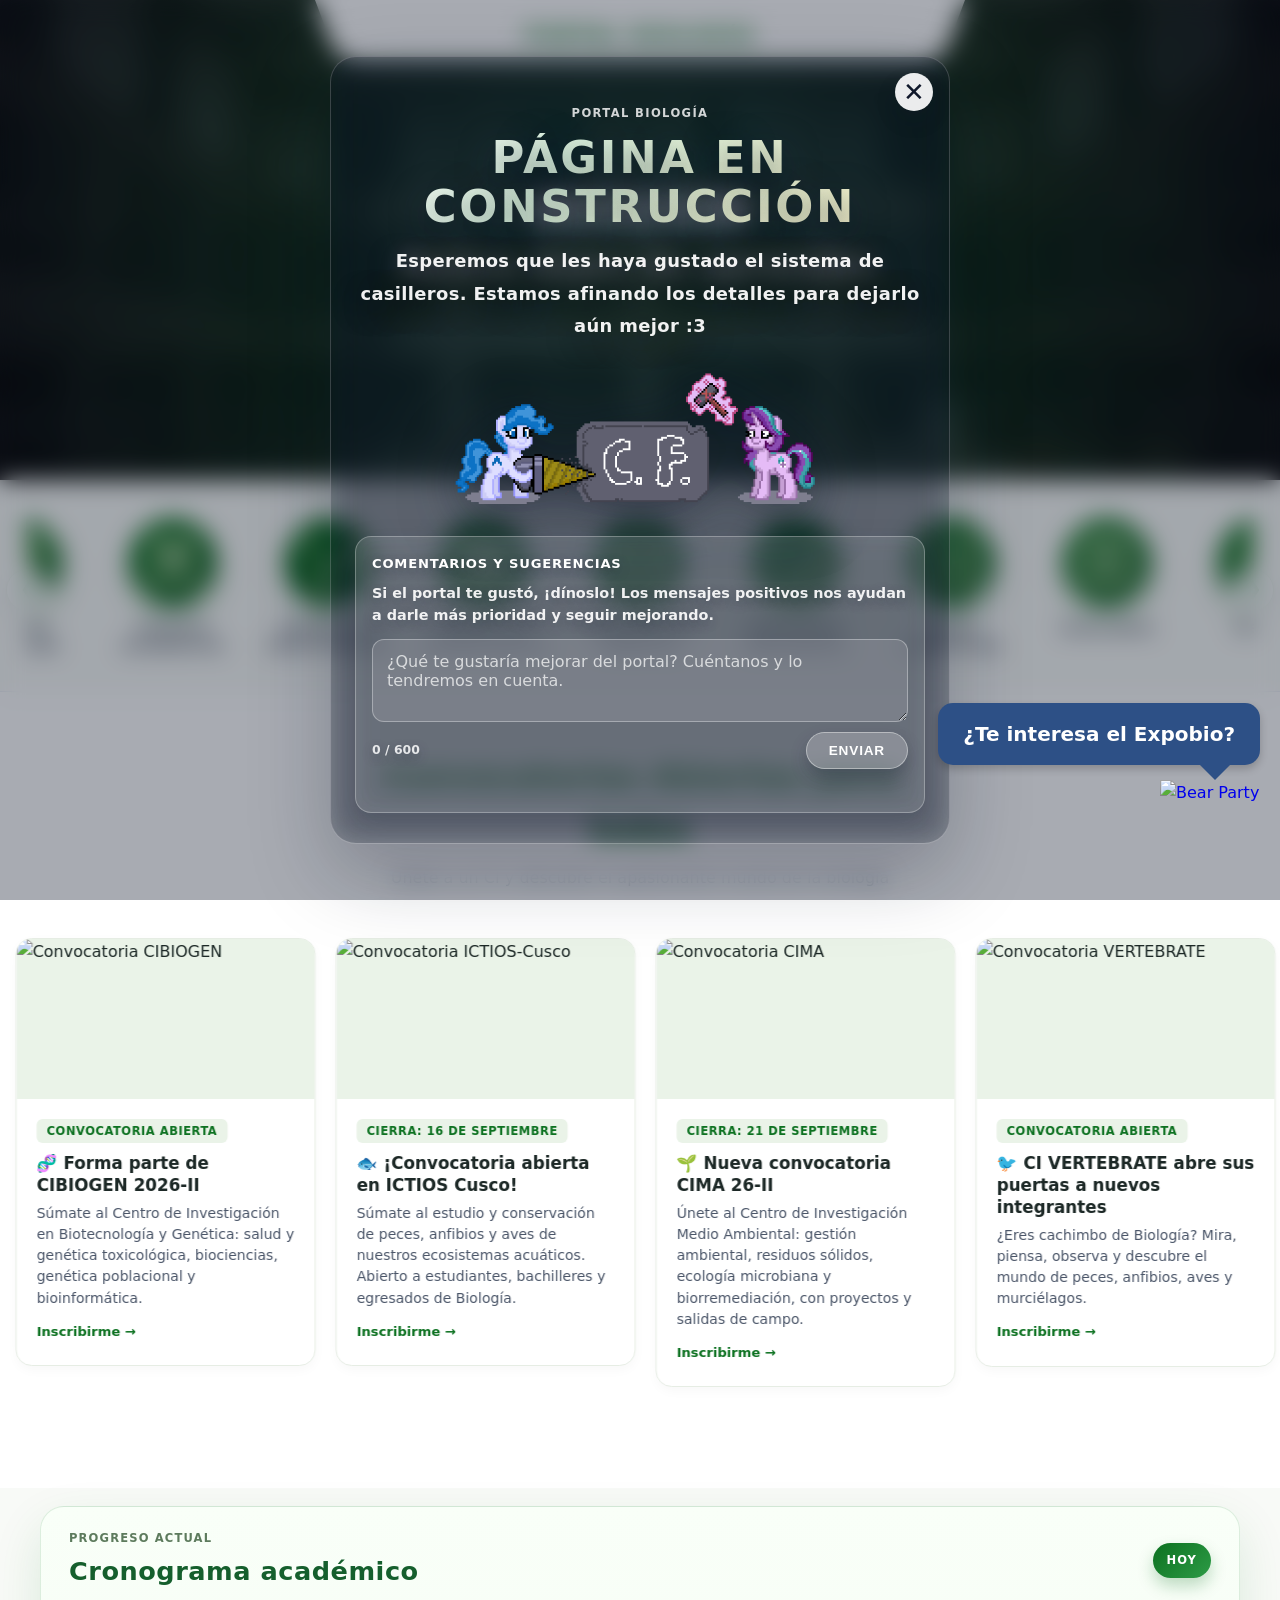
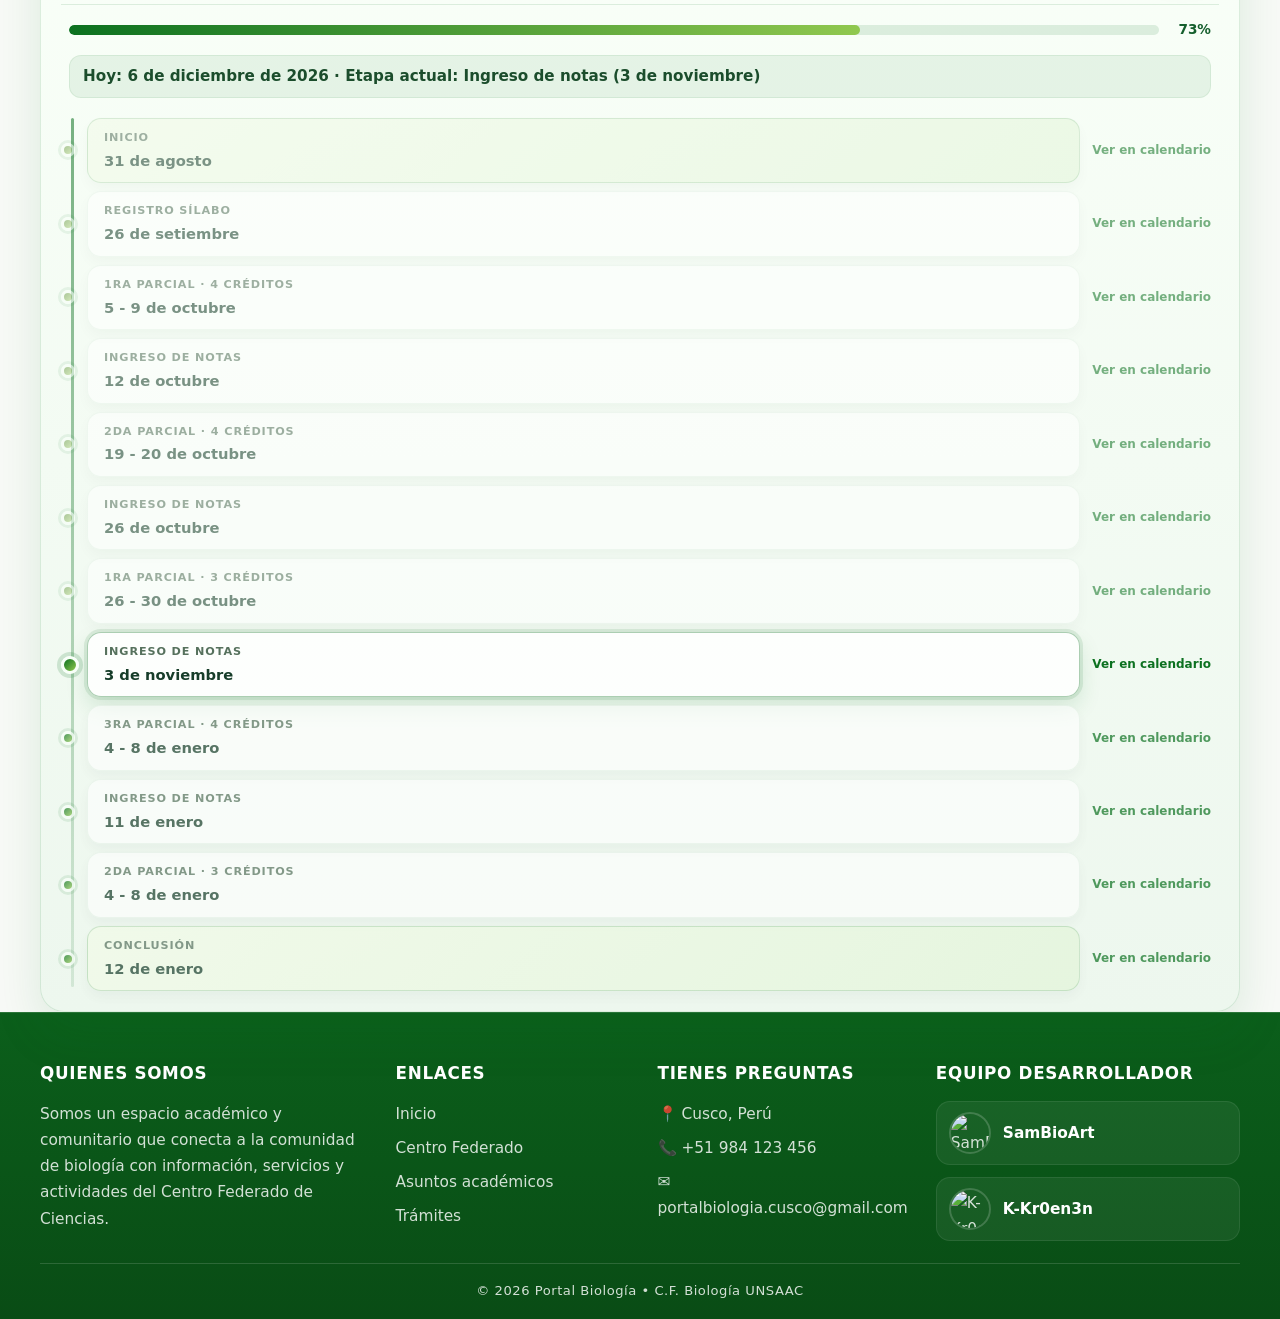
==== index.html @ b3b8100a "feat: botón (X) para cerrar el aviso 'Página en construcción' y ver el resto de la página" ====
<!DOCTYPE html>
<html lang="es">
<head>
  <meta charset="UTF-8">
  <meta name="viewport" content="width=device-width, initial-scale=1.0">
  <title>Portal Biología - C.F. Biología UNSAAC</title>
  <link rel="icon" type="image/x-icon" href="favicon.ico">
  <link rel="stylesheet" href="css/style.css">
  <link rel="stylesheet" href="css/botoso.css">
  <script src="js/messages.js" defer></script>
  <script src="js/botoso.js" defer></script>
  <script src="js/revolver-nav.js" defer></script>
  <script src="js/popup-anuncio.js" defer></script>
</head>
  
<body>
  <div class="promo-overlay is-visible" id="promoOverlay" aria-hidden="false">
    <div class="promo-modal promo-modal-simple" role="dialog" aria-modal="true" aria-labelledby="promoTitle">
      <button type="button" class="promo-close" id="promoClose" aria-label="Cerrar aviso">✕</button>
      <div class="promo-message">
        <span class="promo-tag">Portal Biología</span>
        <h2 id="promoTitle">Página en construcción</h2>
        <p>Esperemos que les haya gustado el sistema de casilleros. Estamos afinando los detalles para dejarlo aún mejor :3</p>
        <img src="img/pony_chamba2.gif" alt="Pony chamba" class="promo-pony" aria-hidden="true">
      </div>

      <div class="promo-comentarios">
        <div class="comentarios-card" id="form-comentario">
          <label class="comentarios-label" for="comentario-texto">Comentarios y sugerencias</label>
          <p class="comentarios-aviso">Si el portal te gustó, ¡dínoslo! Los mensajes positivos nos ayudan a darle más prioridad y seguir mejorando.</p>
          <textarea id="comentario-texto" class="comentarios-textarea" rows="3"
            maxlength="600" placeholder="¿Qué te gustaría mejorar del portal? Cuéntanos y lo tendremos en cuenta."></textarea>
          <div class="comentarios-bar">
            <span class="comentarios-contador" id="comentario-contador">0 / 600</span>
            <button type="button" class="comentarios-btn" id="comentario-btn">Enviar</button>
          </div>
          <p class="comentarios-estado" id="comentario-estado" role="status"></p>
        </div>
      </div>
    </div>
  </div>

  <!-- BANNER PRINCIPAL (INCLUYE HEADER SUPERPUESTO) -->
  <div class="hero-container">
    <header class="header-trapezoid">
      <div class="header-content">
        <div class="logo">
          <p>Portal Biología</p>
        </div>
      </div>
    </header>

    <div class="bloque_msg">
      <div class="bloque_msg_overlay"></div>
      <div class="bloque_msg_consejo">
        <span class="badge-tag">-- Consejo del Día --</span>
        <p id="mensaje-random">Cargando mensaje de supervivencia...</p>
      </div>
    </div>
  </div>
  <!-- ============================================================
     WIDGET EXPOSICIÓN DE BIOLOGÍA
     ============================================================ -->
  <a href="https://expobio.github.io/INSCRIPCION/index.html" target="_blank" class="expobio-widget-link">
    <div class="expobio-widget">
        <div class="speech-bubble" id="expobio-message">
            ¿Te interesa el Expobio?
        </div>
        <img src="https://media.tenor.com/SIWQYnjZC3EAAAAi/bear-party-bear.gif" alt="Bear Party" class="bear-image">
    </div>
  </a>
<!-- ============================================================
     NAVEGACIÓN PRINCIPAL
     ============================================================ -->
<section class="lista">
  <div class="lista-carousel-wrapper">
    <button type="button" class="carousel-btn carousel-btn-prev" id="menuPrev" aria-label="Anterior">&#10094;</button>

    <nav id="menuTrack">

    <!-- 1. CENTRO FEDERADO -->
    <a class="Box-2" href="CF.html">
      <div class="icon-circle">
        <svg viewBox="0 0 100 100" xmlns="http://www.w3.org/2000/svg" fill="none" stroke="currentColor" stroke-width="2.2" stroke-linecap="round" stroke-linejoin="round">
          <g transform="translate(50 50) scale(1.18) translate(-50 -50)">
            <path d="M50 13C40 10 31 16 32 25C23 23 17 30 20 38C11 40 11 51 19 55C15 64 22 71 31 69C34 78 45 80 50 73C55 80 66 78 69 69C78 71 85 64 81 55C89 51 89 40 80 38C83 30 77 23 68 25C69 16 60 10 50 13Z" fill="currentColor" opacity=".16"/>
            <path d="M50 72V38"/>
            <path d="M50 48L35 34"/>
            <path d="M50 48L65 34"/>
            <path d="M50 58L30 48"/>
            <path d="M50 58L70 48"/>
            <path d="M35 34L30 27"/>
            <path d="M35 34L39 25"/>
            <path d="M65 34L70 27"/>
            <path d="M65 34L61 25"/>
            <path d="M30 48L23 43"/>
            <path d="M70 48L77 43"/>
            <path d="M43 73C44 64 46 55 50 48C54 55 56 64 57 73C55 78 45 78 43 73Z" fill="currentColor" opacity=".12"/>
            <path d="M45 72C39 78 33 82 26 84"/>
            <path d="M48 74C44 82 40 86 35 90"/>
            <path d="M53 74C57 82 61 86 66 90"/>
            <path d="M55 72C61 78 67 82 74 84"/>
            <path d="M25 31C19 28 17 24 19 20C24 21 27 25 25 31Z" fill="currentColor" opacity=".45"/>
            <path d="M75 31C81 28 83 24 81 20C76 21 73 25 75 31Z" fill="currentColor" opacity=".45"/>
            <path d="M39 28C42 25 45 25 48 28C45 28 43 29 41 31"/>
            <path d="M61 28C58 25 55 25 52 28C55 28 57 29 59 31"/>
            <path d="M17 91C29 88 39 93 50 90C61 93 71 88 83 91"/>
          </g>
        </svg>
      </div>
      <p>Centro Federado</p>
    </a>

    <!-- 2. ASUNTOS ACADÉMICOS -->
    <a class="Box-2" href="asuntos.html">
      <div class="icon-circle">
        <svg viewBox="0 0 100 100" xmlns="http://www.w3.org/2000/svg" fill="none" stroke="currentColor" stroke-width="2.2" stroke-linecap="round" stroke-linejoin="round">
          <g transform="translate(50 50) scale(1.12) translate(-50 -50)">
            <path d="M12 79C30 74 66 75 88 79"/>
            <path d="M24 77C28 66 30 57 27 48"/>
            <path d="M76 77C72 67 70 57 73 47"/>
            <path d="M28 58C19 56 16 50 18 45C25 46 30 51 28 58Z" fill="currentColor" opacity=".18"/>
            <path d="M72 58C81 56 84 50 82 45C75 46 70 51 72 58Z" fill="currentColor" opacity=".18"/>
            <path d="M29 48C26 36 29 22 39 17L45 22C48 20 52 20 55 22L61 17C71 22 74 36 71 48C68 63 57 69 50 69C43 69 32 63 29 48Z" fill="currentColor" opacity=".10"/>
            <path d="M30 30L27 20L39 25"/>
            <path d="M70 30L73 20L61 25"/>
            <circle cx="40" cy="38" r="8"/>
            <circle cx="60" cy="38" r="8"/>
            <circle cx="40" cy="38" r="3" fill="currentColor"/>
            <circle cx="60" cy="38" r="3" fill="currentColor"/>
            <path d="M50 42L46 48H54Z" fill="currentColor"/>
            <path d="M35 54C41 51 46 52 50 56C54 52 59 51 65 54V68C59 65 54 65 50 69C46 65 41 65 35 68Z" fill="currentColor" opacity=".12"/>
            <path d="M50 56V68"/>
            <path d="M39 57L47 59"/>
            <path d="M39 61L47 63"/>
            <path d="M61 57L53 59"/>
            <path d="M61 61L53 63"/>
          </g>
        </svg>
      </div>
      <p>Asuntos Académicos</p>
    </a>

    <!-- 3. CENTROS DE INVESTIGACIÓN -->
    <a class="Box-2" href="centros.html">
      <div class="icon-circle">
        <svg viewBox="0 0 100 100" xmlns="http://www.w3.org/2000/svg" fill="none" stroke="currentColor" stroke-width="2.2" stroke-linecap="round" stroke-linejoin="round">
          <g transform="translate(50 50) scale(1.12) translate(-50 -50)">
            <path d="M35 80H65"/>
            <path d="M40 76H60"/>
            <path d="M45 76V65"/>
            <path d="M45 65L55 45"/>
            <path d="M55 45L65 55"/>
            <path d="M65 55L75 45"/>
            <circle cx="75" cy="43" r="4"/>
            <path d="M42 65C38 55 42 45 50 45"/>
            <circle cx="25" cy="35" r="5" fill="currentColor" opacity=".15"/>
            <circle cx="18" cy="25" r="4" fill="currentColor" opacity=".15"/>
            <circle cx="32" cy="25" r="4" fill="currentColor" opacity=".15"/>
            <path d="M25 35L18 25"/>
            <path d="M25 35L32 25"/>
            <path d="M80 20C80 20 75 30 80 40C85 50 80 60 80 60"/>
            <path d="M85 20C85 20 80 30 85 40C90 50 85 60 85 60"/>
            <path d="M80 25H85"/>
            <path d="M80 35H85"/>
            <path d="M80 45H85"/>
            <path d="M80 55H85"/>
          </g>
        </svg>
      </div>
      <p>Centros de Investigación</p>
    </a>

    <!-- 3. MANUAL DE SUPERVIVENCIA -->
    <a class="Box-2" href="manual.html">
      <div class="icon-circle">
        <svg viewBox="0 0 100 100" xmlns="http://www.w3.org/2000/svg" fill="none" stroke="currentColor" stroke-width="2" stroke-linecap="round" stroke-linejoin="round">
          <g transform="translate(50 50) scale(1.20) translate(-50 -50)">
            <path d="M50 12V88"/>
            <path d="M12 50H88"/>
            <path d="M23 23L77 77"/>
            <path d="M77 23L23 77"/>
            <path d="M50 22C34 22 22 34 22 50C22 66 34 78 50 78C66 78 78 66 78 50C78 34 66 22 50 22Z"/>
            <path d="M50 32C40 32 32 40 32 50C32 60 40 68 50 68C60 68 68 60 68 50C68 40 60 32 50 32Z"/>
            <path d="M50 41C45 41 41 45 41 50C41 55 45 59 50 59C55 59 59 55 59 50C59 45 55 41 50 41Z"/>
            <ellipse cx="50" cy="59" rx="12" ry="15" fill="currentColor" opacity=".18"/>
            <ellipse cx="50" cy="42" rx="8" ry="7" fill="currentColor" opacity=".25"/>
            <circle cx="46.5" cy="40" r="1.3" fill="currentColor"/>
            <circle cx="53.5" cy="40" r="1.3" fill="currentColor"/>
            <circle cx="48" cy="37.5" r="1" fill="currentColor"/>
            <circle cx="52" cy="37.5" r="1" fill="currentColor"/>
            <path d="M43 44L34 37L27 39"/>
            <path d="M42 48L32 47L25 51"/>
            <path d="M42 53L32 57L27 64"/>
            <path d="M44 57L37 65L36 73"/>
            <path d="M57 44L66 37L73 39"/>
            <path d="M58 48L68 47L75 51"/>
            <path d="M58 53L68 57L73 64"/>
            <path d="M56 57L63 65L64 73"/>
            <path d="M27 39L19 32" stroke-dasharray="2 3"/>
            <path d="M25 51L15 51" stroke-dasharray="2 3"/>
            <path d="M27 64L20 72" stroke-dasharray="2 3"/>
            <path d="M73 39L81 32" stroke-dasharray="2 3"/>
            <path d="M75 51L85 51" stroke-dasharray="2 3"/>
            <path d="M73 64L80 72" stroke-dasharray="2 3"/>
            <path d="M82 20C82 17 85 14 85 12C85 16 88 18 88 21C88 24 82 24 82 20Z" fill="currentColor" opacity=".35"/>
          </g>
        </svg>
      </div>
      <p>Manual de Supervivencia</p>
    </a>

    <!-- 4. CONSULTA DE TRÁMITES -->
    <a class="Box-2" href="tramites.html">
      <div class="icon-circle">
        <svg viewBox="0 0 100 100" xmlns="http://www.w3.org/2000/svg" fill="none" stroke="currentColor" stroke-width="2.2" stroke-linecap="round" stroke-linejoin="round">
          <g transform="translate(50 50) scale(1.18) translate(-50 -50)">
            <path d="M50 17C34 17 23 29 21 45C19 61 27 77 39 82C45 85 55 85 61 82C73 77 81 61 79 45C77 29 66 17 50 17Z" fill="currentColor" opacity=".15"/>
            <path d="M50 21C36 21 27 31 25 45C23 59 30 73 41 78C47 81 53 81 59 78C70 73 77 59 75 45C73 31 64 21 50 21Z"/>
            <path d="M50 23C44 28 42 38 43 49C44 61 45 70 50 77C55 70 56 61 57 49C58 38 56 28 50 23Z" fill="currentColor" opacity=".10"/>
            <path d="M39 27C34 35 33 43 35 50C37 58 38 66 41 73"/>
            <path d="M61 27C66 35 67 43 65 50C63 58 62 66 59 73"/>
            <path d="M29 43C35 45 39 47 43 50"/>
            <path d="M71 43C65 45 61 47 57 50"/>
            <path d="M27 54C33 54 38 56 43 59"/>
            <path d="M73 54C67 54 62 56 57 59"/>
            <path d="M43 18C45 13 55 13 57 18L57 24C55 27 45 27 43 24Z" fill="currentColor" opacity=".18"/>
            <circle cx="47" cy="18" r="1"/>
            <circle cx="53" cy="18" r="1"/>
            <path d="M28 38L19 32L15 34"/>
            <path d="M24 49L15 47L12 50"/>
            <path d="M26 61L17 65L15 69"/>
            <path d="M72 38L81 32L85 34"/>
            <path d="M76 49L85 47L88 50"/>
            <path d="M74 61L83 65L85 69"/>
            <path d="M50 77L50 84L47 88L50 86L53 88"/>
            <g transform="translate(70 70) scale(.55)">
              <path d="M0 0H22V28H0Z" fill="currentColor" opacity=".15"/>
              <path d="M4 7H17"/>
              <path d="M4 13H17"/>
              <path d="M4 19H13"/>
              <path d="M15 20L17 22L21 17"/>
            </g>
          </g>
        </svg>
      </div>
      <p>Consulta de Trámites</p>
    </a>

    <!-- 5. PREGUNTAS FRECUENTES -->
    <a class="Box-2" href="pfrecuentes.html">
      <div class="icon-circle">
        <svg viewBox="0 0 100 100" xmlns="http://www.w3.org/2000/svg" fill="none" stroke="currentColor" stroke-width="2.2" stroke-linecap="round" stroke-linejoin="round">
          <g transform="translate(50 50) scale(1.12) translate(-50 -50)">
            <path d="M39 28C39 18 47 12 57 12C68 12 76 19 76 28C76 37 69 41 63 45C58 48 57 52 57 57"/>
            <circle cx="57" cy="70" r="2.5" fill="currentColor"/>
            <path d="M50 59C48 68 48 77 44 84"/>
            <path d="M57 59C58 69 61 77 66 84"/>
            <path d="M44 83C38 83 34 86 29 88"/>
            <path d="M48 82C43 88 40 91 35 93"/>
            <path d="M63 82C69 84 74 87 80 88"/>
            <path d="M60 82C64 88 68 91 73 93"/>
            <path d="M33 30C25 25 19 28 17 34C23 37 29 35 33 30Z" fill="currentColor" opacity=".18"/>
            <path d="M73 32C80 26 87 29 88 35C82 38 77 36 73 32Z" fill="currentColor" opacity=".18"/>
            <path d="M20 49C24 45 29 45 33 48C29 48 26 50 24 53C22 52 21 51 20 49Z"/>
            <path d="M24 53L21 57"/>
            <path d="M76 52C70 46 68 51 72 56C68 59 73 63 77 58C81 63 86 59 82 56C86 51 82 46 77 52Z"/>
            <path d="M77 51V61"/>
            <path d="M18 79C18 74 22 71 26 74C30 71 34 74 34 79Z"/>
            <path d="M26 79V88"/>
            <path d="M78 76C86 70 91 73 91 80C85 82 81 80 78 76Z" fill="currentColor" opacity=".18"/>
            <circle cx="50" cy="88" r="2"/>
            <circle cx="55" cy="91" r="1.5"/>
            <circle cx="45" cy="91" r="1.5"/>
          </g>
        </svg>
      </div>
      <p>Preguntas Frecuentes</p>
    </a>

    <!-- 6. Malla Curricular -->
    <a class="Box-2" href="malla.html">
      <div class="icon-circle">
        <svg viewBox="0 0 100 100" xmlns="http://www.w3.org/2000/svg" fill="none" stroke="currentColor" stroke-width="2.2" stroke-linecap="round" stroke-linejoin="round">
          <g transform="translate(50 50) scale(1.12) translate(-50 -50)">
            <path d="M20 20H80V80H20Z" fill="currentColor" opacity=".15"/>
            <path d="M20 20H80V80H20Z"/>
            <path d="M20 40H80"/>
            <path d="M20 60H80"/> 
          </g>
        </svg>
      </div>
      <p>Malla Curricular</p>
    </a>

    <!-- 8. CASILLEROS -->
    <a class="Box-2" href="servicios/casilleros.html">
      <div class="icon-circle">
        <svg viewBox="0 0 100 100" xmlns="http://www.w3.org/2000/svg" fill="none" stroke="currentColor" stroke-width="2.2" stroke-linecap="round" stroke-linejoin="round">
          <g transform="translate(50 50) scale(1.15) translate(-50 -50)">
            <path d="M30 22C25 22 22 26 22 31V68C22 73 25 77 30 77H70C75 77 78 73 78 68V31C78 26 75 22 70 22Z" fill="currentColor" opacity=".14"/>
            <path d="M30 22C25 22 22 26 22 31V68C22 73 25 77 30 77H70C75 77 78 73 78 68V31C78 26 75 22 70 22Z"/>
            <path d="M30 31H70"/>
            <circle cx="50" cy="30" r="3" fill="currentColor"/>
            <path d="M22 44H78"/>
            <circle cx="50" cy="48" r="3" fill="currentColor"/>
            <circle cx="50" cy="66" r="3" fill="currentColor"/>
            <path d="M22 60H78"/>
          </g>
        </svg>
      </div>
      <p>Casilleros</p>
    </a>

    <!-- 9. TIENDA -->
    <a class="Box-2" href="tienda.html">
      <div class="icon-circle">
        <svg viewBox="0 0 100 100" xmlns="http://www.w3.org/2000/svg" fill="none" stroke="currentColor" stroke-width="2.2" stroke-linecap="round" stroke-linejoin="round">
          <g transform="translate(50 50) scale(1.12) translate(-50 -50)">
            <path d="M23 36H77L72 80H28L23 36Z" fill="currentColor" opacity=".12"/>
            <path d="M23 36H77L72 80H28L23 36Z"/>
            <path d="M35 36V28C35 18 40 12 50 12C60 12 65 18 65 28V36"/>
            <path d="M39 50H61"/>
            <path d="M50 42V62"/>
            <path d="M42 58C45 63 47 66 50 66C53 66 55 63 58 58"/>
          </g>
        </svg>
      </div>
      <p>Tienda</p>
    </a>

    </nav>

    <button type="button" class="carousel-btn carousel-btn-next" id="menuNext" aria-label="Siguiente">&#10095;</button>
  </div>

</section>

  <!-- SECCIÓN DE SERVICIOS / RECURSOS -->
  <section class="Servicios">
    <div class="Servicios_titulo">
      <h2>Convocatorias Abiertas para todos</h2>
      <p>Unete a un CI y descubre el apasionante mundo de la biologia </p>
    </div>

    <div class="tablon-noticias">
      <div class="noticias-carousel-wrapper">

        <div class="noticias-track" id="noticiasTrack">

          <a class="noticia-card" href="https://cibiogen.net.pe/formulario/" target="_blank" rel="noopener">
            <div class="noticia-imagen">
              <img src="https://res.cloudinary.com/k2mr5gwl/image/upload/v1789256705/AC84B177E1090642D167933E69D72EC3.jpg" alt="Convocatoria CIBIOGEN">
            </div>
            <div class="noticia-contenido">
              <span class="noticia-fecha">Convocatoria abierta</span>
              <h3>🧬 Forma parte de CIBIOGEN 2026-II</h3>
              <p>Súmate al Centro de Investigación en Biotecnología y Genética: salud y genética toxicológica, biociencias, genética poblacional y bioinformática.</p>
              <span class="noticia-cta">Inscribirme →</span>
            </div>
          </a>

          <a class="noticia-card" href="https://forms.gle/13T74Lds6Zag2Qt98" target="_blank" rel="noopener">
            <div class="noticia-imagen">
              <img src="https://res.cloudinary.com/k2mr5gwl/image/upload/v1789256705/ACFFA89205CB4D85213ACFBE917CA623.jpg" alt="Convocatoria ICTIOS-Cusco">
            </div>
            <div class="noticia-contenido">
              <span class="noticia-fecha">Cierra: 16 de septiembre</span>
              <h3>🐟 ¡Convocatoria abierta en ICTIOS Cusco!</h3>
              <p>Súmate al estudio y conservación de peces, anfibios y aves de nuestros ecosistemas acuáticos. Abierto a estudiantes, bachilleres y egresados de Biología.</p>
              <span class="noticia-cta">Inscribirme →</span>
            </div>
          </a>

          <a class="noticia-card" href="https://docs.google.com/forms/d/e/1FAIpQLSdJFgaNSciPQYHepxEhv4UCBe6tNNI3eWEaFj8Cj9_KQl426A/viewform?usp=dialog" target="_blank" rel="noopener">
            <div class="noticia-imagen">
              <img src="https://res.cloudinary.com/k2mr5gwl/image/upload/v1789256705/AC923D920BB77DD5AC4BA6125D1E4C4A.jpg" alt="Convocatoria CIMA">
            </div>
            <div class="noticia-contenido">
              <span class="noticia-fecha">Cierra: 21 de septiembre</span>
              <h3>🌱 Nueva convocatoria CIMA 26-II</h3>
              <p>Únete al Centro de Investigación Medio Ambiental: gestión ambiental, residuos sólidos, ecología microbiana y biorremediación, con proyectos y salidas de campo.</p>
              <span class="noticia-cta">Inscribirme →</span>
            </div>
          </a>

          <a class="noticia-card" href="https://forms.gle/LQefLoCmDzV6KLu98" target="_blank" rel="noopener">
            <div class="noticia-imagen">
              <img src="https://res.cloudinary.com/k2mr5gwl/image/upload/v1789256705/ACEDAD072844DB3B384050B6E9921E2C.jpg" alt="Convocatoria VERTEBRATE">
            </div>
            <div class="noticia-contenido">
              <span class="noticia-fecha">Convocatoria abierta</span>
              <h3>🐦 CI VERTEBRATE abre sus puertas a nuevos integrantes</h3>
              <p>¿Eres cachimbo de Biología? Mira, piensa, observa y descubre el mundo de peces, anfibios, aves y murciélagos.</p>
              <span class="noticia-cta">Inscribirme →</span>
            </div>
          </a>

          <a class="noticia-card" href="https://forms.gle/zRgG2raHc1qnePxE6" target="_blank" rel="noopener">
            <div class="noticia-imagen">
              <img src="https://res.cloudinary.com/k2mr5gwl/image/upload/v1789256705/ACD2C7F0D111697CFC18F3DD99D07E7F.jpg" alt="Convocatoria CEINZ">
            </div>
            <div class="noticia-contenido">
              <span class="noticia-fecha">Cierra: 25 de septiembre</span>
              <h3>🕷️ La convocatoria CEINZ 2026-II ya está aquí</h3>
              <p>Descubre la entomología y aracnología: investigación científica, trabajo de campo y conservación de nuestra biodiversidad.</p>
              <span class="noticia-cta">Inscribirme →</span>
            </div>
          </a>

        </div>
      </div>
    </div>
  </section>

  <script src="js/noticias-movimiento.js" defer></script>

<section class="barra-progreso" aria-label="Cronograma académico">
  <details class="timeline-panel" open>
    <summary>
      <div class="timeline-summary-main">
        <div>
          <span class="timeline-label">Progreso actual</span>
          <h3>Cronograma académico</h3>
        </div>
        <span class="barra-progreso-badge">Hoy</span>
      </div>

      <div class="progreso-bar-wrap">
        <div class="progreso-bar-track">
          <div class="progreso-bar-fill" id="progreso-bar-fill"></div>
        </div>
        <span class="progreso-bar-pct" id="progreso-bar-pct">0%</span>
      </div>

      <div class="timeline-status" id="timeline-status">Cargando progreso...</div>
    </summary>

    <div class="barra-progreso-timeline">
      <div class="timeline-item timeline-item--highlight" data-date="2026-08-31">
        <div class="timeline-marker"></div>
        <div class="timeline-card">
          <span class="progreso-etiqueta">Inicio</span>
          <span class="progreso-fecha">31 de agosto</span>
        </div>
        <a class="cal-link" href="asuntos.html#date=2026-08-31">Ver en calendario</a>
      </div>

      <div class="timeline-item" data-date="2026-09-26">
        <div class="timeline-marker"></div>
        <div class="timeline-card">
          <span class="progreso-etiqueta">Registro sílabo</span>
          <span class="progreso-fecha">26 de setiembre</span>
        </div>
        <a class="cal-link" href="asuntos.html#date=2026-09-26">Ver en calendario</a>
      </div>

      <div class="timeline-item" data-date="2026-10-05">
        <div class="timeline-marker"></div>
        <div class="timeline-card">
          <span class="progreso-etiqueta">1ra parcial · 4 créditos</span>
          <span class="progreso-fecha">5 - 9 de octubre</span>
        </div>
        <a class="cal-link" href="asuntos.html#date=2026-10-05">Ver en calendario</a>
      </div>

      <div class="timeline-item" data-date="2026-10-12">
        <div class="timeline-marker"></div>
        <div class="timeline-card">
          <span class="progreso-etiqueta">Ingreso de notas</span>
          <span class="progreso-fecha">12 de octubre</span>
        </div>
        <a class="cal-link" href="asuntos.html#date=2026-10-12">Ver en calendario</a>
      </div>

      <div class="timeline-item" data-date="2026-10-19">
        <div class="timeline-marker"></div>
        <div class="timeline-card">
          <span class="progreso-etiqueta">2da parcial · 4 créditos</span>
          <span class="progreso-fecha">19 - 20 de octubre</span>
        </div>
        <a class="cal-link" href="asuntos.html#date=2026-10-19">Ver en calendario</a>
      </div>

      <div class="timeline-item" data-date="2026-10-26">
        <div class="timeline-marker"></div>
        <div class="timeline-card">
          <span class="progreso-etiqueta">Ingreso de notas</span>
          <span class="progreso-fecha">26 de octubre</span>
        </div>
        <a class="cal-link" href="asuntos.html#date=2026-10-26">Ver en calendario</a>
      </div>

      <div class="timeline-item" data-date="2026-10-26">
        <div class="timeline-marker"></div>
        <div class="timeline-card">
          <span class="progreso-etiqueta">1ra parcial · 3 créditos</span>
          <span class="progreso-fecha">26 - 30 de octubre</span>
        </div>
        <a class="cal-link" href="asuntos.html#date=2026-10-26">Ver en calendario</a>
      </div>

      <div class="timeline-item" data-date="2026-11-03">
        <div class="timeline-marker"></div>
        <div class="timeline-card">
          <span class="progreso-etiqueta">Ingreso de notas</span>
          <span class="progreso-fecha">3 de noviembre</span>
        </div>
        <a class="cal-link" href="asuntos.html#date=2026-11-03">Ver en calendario</a>
      </div>

      <div class="timeline-item" data-date="2027-01-04">
        <div class="timeline-marker"></div>
        <div class="timeline-card">
          <span class="progreso-etiqueta">3ra parcial · 4 créditos</span>
          <span class="progreso-fecha">4 - 8 de enero</span>
        </div>
        <a class="cal-link" href="asuntos.html#date=2027-01-04">Ver en calendario</a>
      </div>

      <div class="timeline-item" data-date="2027-01-11">
        <div class="timeline-marker"></div>
        <div class="timeline-card">
          <span class="progreso-etiqueta">Ingreso de notas</span>
          <span class="progreso-fecha">11 de enero</span>
        </div>
        <a class="cal-link" href="asuntos.html#date=2027-01-11">Ver en calendario</a>
      </div>

      <div class="timeline-item" data-date="2027-01-04">
        <div class="timeline-marker"></div>
        <div class="timeline-card">
          <span class="progreso-etiqueta">2da parcial · 3 créditos</span>
          <span class="progreso-fecha">4 - 8 de enero</span>
        </div>
        <a class="cal-link" href="asuntos.html#date=2027-01-04">Ver en calendario</a>
      </div>

      <div class="timeline-item timeline-item--highlight" data-date="2027-01-12">
        <div class="timeline-marker"></div>
        <div class="timeline-card">
          <span class="progreso-etiqueta">Conclusión</span>
          <span class="progreso-fecha">12 de enero</span>
        </div>
        <a class="cal-link" href="asuntos.html#date=2027-01-12">Ver en calendario</a>
      </div>
    </div>
  </details>
</section>

<script>
  (function () {
    const status = document.getElementById('timeline-status');
    if (!status) return;

    const today = new Date();
    const milestones = [...document.querySelectorAll('.timeline-item')].map((item) => {
      const raw = item.dataset.date;
      if (!raw) return null;
      const date = new Date(raw + 'T00:00:00');
      return { item, date };
    }).filter(Boolean).sort((a, b) => a.date - b.date);

    if (!milestones.length) {
      status.textContent = 'Sin información de progreso';
      return;
    }

    let activeIndex = 0;
    for (let i = 0; i < milestones.length; i++) {
      if (milestones[i].date <= today) {
        activeIndex = i;
      }
    }

    milestones.forEach(({ item }, index) => {
      item.classList.toggle('is-completed', index < activeIndex);
      item.classList.toggle('is-current', index === activeIndex);
    });

    // Barra de progreso horizontal: % transcurrido entre la primera y la última fecha
    const fill = document.getElementById('progreso-bar-fill');
    const pct = document.getElementById('progreso-bar-pct');
    if (fill && pct) {
      const start = milestones[0].date;
      const end = milestones[milestones.length - 1].date;
      const total = end - start;
      let porcentaje = total > 0 ? ((today - start) / total) * 100 : 0;
      porcentaje = Math.max(0, Math.min(100, porcentaje));
      fill.style.width = `${porcentaje}%`;
      pct.textContent = `${Math.round(porcentaje)}%`;
    }

    const currentLabel = milestones[activeIndex].item.querySelector('.progreso-etiqueta')?.textContent || 'Inicio';
    const currentDate = milestones[activeIndex].item.querySelector('.progreso-fecha')?.textContent || 'hoy';
    const localeDate = new Intl.DateTimeFormat('es-PE', {
      day: 'numeric',
      month: 'long',
      year: 'numeric'
    }).format(today);

    status.textContent = `Hoy: ${localeDate} · Etapa actual: ${currentLabel} (${currentDate})`;
  })();
</script>

  <!-- SECCIÓN DE COMENTARIOS Y SUGERENCIAS (vive dentro del modal de
       "Página en construcción", arriba en el body) -->
  <script>
    window.COMENTARIOS_URL = "https://script.google.com/macros/s/AKfycbzIGxBHDcbtJAySBVZIR1uz96OEqsps6bpjEE-TEeuEL0nMce52LIQroT6WaOmM6r6A-A/exec";
  </script>
  <script src="js/comentarios.js?v=20260917c2"></script>

  <!-- PIE DE PÁGINA -->
  <footer class="site-footer">
    <div class="site-footer-inner">
      <div class="site-footer-section">
        <h3>Quienes somos</h3>
        <p>Somos un espacio académico y comunitario que conecta a la comunidad de biología con información, servicios y actividades del Centro Federado de Ciencias.</p>
      </div>

      <div class="site-footer-section">
        <h3>Enlaces</h3>
        <ul>
          <li><a href="index.html">Inicio</a></li>
          <li><a href="CF.html">Centro Federado</a></li>
          <li><a href="asuntos.html">Asuntos académicos</a></li>
          <li><a href="tramites.html">Trámites</a></li>
        </ul>
      </div>

      <div class="site-footer-section">
        <h3>Tienes preguntas</h3>
        <ul class="contact-list">
          <li>📍 Cusco, Perú</li>
          <li>📞 +51 984 123 456</li>
          <li>✉️ portalbiologia.cusco@gmail.com</li>
        </ul>
      </div>

      <div class="site-footer-section">
        <h3>Equipo desarrollador</h3>
        <div class="dev-list">
          <a class="dev-card" href="https://github.com/SamBioArt" target="_blank" rel="noreferrer">
            <img src="https://github.com/SamBioArt.png" alt="SamBioArt">
            <span>SamBioArt</span>
          </a>
          <a class="dev-card" href="https://github.com/K-Kr0en3n" target="_blank" rel="noreferrer">
            <img src="https://github.com/K-Kr0en3n.png" alt="K-Kr0en3n">
            <span>K-Kr0en3n</span>
          </a>
        </div>
      </div>
    </div>

    <div class="footer-bottom">
      <p>© 2026 Portal Biología • C.F. Biología UNSAAC</p>
    </div>
  </footer>
</body>
</html>
---- css/style.css ----
/* ==========================================================================
   1. RESET & CONFIGURACIÓN GLOBAL
   ========================================================================== */
*, *::before, *::after {
  box-sizing: border-box;
  margin: 0;
  padding: 0;
}

body {
  font-family: system-ui, -apple-system, BlinkMacSystemFont, 'Segoe UI', Roboto, Oxygen, Ubuntu, Cantarell, sans-serif;
  background-color: #f8faf7;
  color: #1c2826;
  line-height: 1.6;
  -webkit-font-smoothing: antialiased;
  overflow-x: hidden;
}

body.modal-open {
  overflow: hidden;
}

.promo-overlay {
  position: fixed;
  inset: 0;
  display: flex;
  align-items: center;
  justify-content: center;
  padding: 20px;
  background: rgba(15, 23, 42, 0.36);
  backdrop-filter: blur(12px) saturate(1.05);
  -webkit-backdrop-filter: blur(12px) saturate(1.05);
  opacity: 1;
  visibility: visible;
  pointer-events: auto;
  transition: opacity 0.28s ease, visibility 0.28s ease;
  z-index: 1200;
}

.promo-overlay.is-visible {
  opacity: 1;
  visibility: visible;
  pointer-events: auto;
}

.promo-overlay:not(.is-visible) {
  opacity: 0;
  visibility: hidden;
  pointer-events: none;
}

.promo-modal {
  position: relative;
  width: min(92vw, 620px);
  max-width: calc(100vw - 16px);
  background: rgba(255, 255, 255, 0.18);
  backdrop-filter: blur(16px) saturate(1.05);
  -webkit-backdrop-filter: blur(16px) saturate(1.05);
  border-radius: 26px;
  box-shadow: 0 30px 80px rgba(15, 23, 42, 0.26);
  border: 1px solid rgba(255, 255, 255, 0.28);
  overflow-y: auto;
  max-height: calc(100vh - 40px);
  transform: translateY(12px) scale(0.98);
  transition: transform 0.28s ease;
}

.promo-modal-simple {
  background: rgba(15, 23, 42, 0.18);
  border: 1px solid rgba(255, 255, 255, 0.18);
}

.promo-overlay.is-visible .promo-modal {
  transform: translateY(0) scale(1);
}

.promo-message {
  padding: 42px 24px 32px;
  text-align: center;
}

.promo-tag {
  display: inline-block;
  margin-bottom: 10px;
  font-size: 0.72rem;
  font-weight: 800;
  letter-spacing: 0.12em;
  text-transform: uppercase;
  color: rgba(255, 255, 255, 0.82);
}

.promo-message h2 {
  font-size: clamp(1.8rem, 4vw, 2.8rem);
  line-height: 1.1;
  color: #ffffff;
  margin-bottom: 14px;
  letter-spacing: 0.06em;
  text-transform: uppercase;
  font-weight: 900;
  text-shadow: 0 10px 34px rgba(15, 23, 42, 0.6);
  background: linear-gradient(135deg, #ffffff 0%, #dff7e1 35%, #f7f0c5 100%);
  -webkit-background-clip: text;
  background-clip: text;
  color: transparent;
}

.promo-message p {
  font-size: 1.12rem;
  color: rgba(255, 255, 255, 0.94);
  line-height: 1.8;
  margin: 0;
  font-weight: 600;
  letter-spacing: 0.02em;
  text-shadow: 0 8px 28px rgba(15, 23, 42, 0.5);
}

/* Recuadro de comentarios dentro del modal de "Página en construcción" */
.promo-comentarios {
  padding: 0 24px 30px;
}

.promo-comentarios .comentarios-card {
  text-align: left;
  background: rgba(255, 255, 255, 0.14);
  backdrop-filter: blur(12px);
  -webkit-backdrop-filter: blur(12px);
  border: 1px solid rgba(255, 255, 255, 0.28);
  border-radius: 16px;
  padding: 16px;
  box-shadow: 0 12px 30px rgba(15, 23, 42, 0.18);
}

.promo-comentarios .comentarios-label {
  display: block;
  font-size: 0.82rem;
  font-weight: 800;
  color: #ffffff;
  margin-bottom: 8px;
  text-transform: uppercase;
  letter-spacing: 0.06em;
  text-shadow: 0 4px 12px rgba(15, 23, 42, 0.32);
}

.promo-comentarios .comentarios-aviso {
  margin: 0 0 12px;
  font-size: 0.9rem;
  line-height: 1.55;
  color: rgba(255, 255, 255, 0.92);
  font-weight: 600;
  text-shadow: 0 4px 12px rgba(15, 23, 42, 0.32);
}

.promo-comentarios .comentarios-textarea {
  width: 100%;
  min-height: 72px;
  resize: vertical;
  border: 1px solid rgba(255, 255, 255, 0.34);
  border-radius: 12px;
  padding: 12px 14px;
  font-family: inherit;
  font-size: 1rem;
  color: #ffffff;
  background: rgba(255, 255, 255, 0.12);
  box-sizing: border-box;
  display: block;
}

.promo-comentarios .comentarios-textarea::placeholder {
  color: rgba(255, 255, 255, 0.72);
}

.promo-comentarios .comentarios-textarea:focus {
  outline: none;
  border-color: rgba(255, 255, 255, 0.75);
  box-shadow: 0 0 0 3px rgba(255, 255, 255, 0.18);
  background: rgba(255, 255, 255, 0.18);
}

.promo-comentarios .comentarios-bar {
  display: flex;
  align-items: center;
  justify-content: space-between;
  gap: 12px;
  margin-top: 10px;
}

.promo-comentarios .comentarios-contador {
  font-size: 0.78rem;
  color: rgba(255, 255, 255, 0.85);
  font-weight: 700;
  text-shadow: 0 4px 12px rgba(15, 23, 42, 0.32);
}

.promo-comentarios .comentarios-btn {
  display: inline-flex;
  align-items: center;
  justify-content: center;
  padding: 10px 22px;
  border: 1px solid rgba(255, 255, 255, 0.4);
  border-radius: 999px;
  background: rgba(255, 255, 255, 0.22);
  color: #ffffff;
  font-size: 0.85rem;
  font-weight: 800;
  letter-spacing: 0.06em;
  text-transform: uppercase;
  cursor: pointer;
  box-shadow: 0 8px 16px rgba(15, 23, 42, 0.25);
  transition: transform 0.15s ease, box-shadow 0.15s ease, opacity 0.15s ease, background 0.15s ease;
}

.promo-comentarios .comentarios-btn:hover {
  transform: translateY(-1px);
  background: rgba(255, 255, 255, 0.32);
  box-shadow: 0 10px 20px rgba(15, 23, 42, 0.3);
}

.promo-comentarios .comentarios-btn:disabled {
  opacity: 0.6;
  cursor: not-allowed;
  transform: none;
}

.promo-comentarios .comentarios-estado {
  margin-top: 10px;
  font-size: 0.88rem;
  color: #ffffff;
  min-height: 1.2em;
  text-shadow: 0 4px 12px rgba(15, 23, 42, 0.32);
}

.back-home-wrap {
  position: fixed;
  top: 14px;
  left: 18px;
  z-index: 30;
  display: flex;
  justify-content: flex-start;
  pointer-events: none;
}

.back-home-btn {
  pointer-events: auto;
  display: inline-flex;
  align-items: center;
  gap: 8px;
  background: linear-gradient(135deg, #0c7120, #0a5a1d);
  color: #ffffff;
  text-decoration: none;
  font-size: 0.9rem;
  font-weight: 700;
  border-radius: 999px;
  padding: 10px 18px;
  box-shadow: 0 12px 28px rgba(12, 113, 32, 0.2);
  transition: transform 0.2s ease, box-shadow 0.2s ease, filter 0.2s ease;
}

.back-home-btn:hover,
.back-home-btn:focus-visible {
  transform: translateY(-1px);
  box-shadow: 0 16px 30px rgba(12, 113, 32, 0.28);
  filter: brightness(1.04);
}

.back-home-btn::before {
  content: "←";
  font-size: 1rem;
  font-weight: 800;
}

.promo-actions {
  display: flex;
  align-items: center;
  justify-content: flex-start;
  gap: 12px;
  flex-wrap: wrap;
}

.promo-btn {
  border: none;
  border-radius: 999px;
  font-size: 0.92rem;
  font-weight: 800;
  padding: 12px 18px;
  text-decoration: none;
  cursor: pointer;
  transition: transform 0.2s ease, box-shadow 0.2s ease;
}

.promo-btn:hover {
  transform: translateY(-1px);
}

.promo-btn-primary {
  background: linear-gradient(135deg, #0c7120, #2d9b46);
  color: #ffffff;
  box-shadow: 0 10px 22px rgba(12, 113, 32, 0.25);
}

.promo-btn-secondary {
  background: #eef7ee;
  color: #0c7120;
  border: 1px solid rgba(12, 113, 32, 0.12);
}

.promo-close {
  position: absolute;
  top: 16px;
  right: 16px;
  width: 38px;
  height: 38px;
  border: none;
  border-radius: 50%;
  background: rgba(255, 255, 255, 0.92);
  color: #0f172a;
  font-size: 1.6rem;
  line-height: 1;
  cursor: pointer;
  z-index: 2;
  box-shadow: 0 10px 22px rgba(15, 23, 42, 0.12);
}

/* GIF animado en el modal "Página en construcción" */
.promo-pony {
  display: block;
  margin: 18px auto 0;
  width: 256px; /* tamaño final 4x (base ~64px -> 256px) */
  height: auto;
  transform-origin: center;
  filter: drop-shadow(0 12px 28px rgba(15,23,42,0.6));
}

@media (max-width: 480px) {
  .promo-pony {
    width: 160px;
  }
}

/* En pantallas grandes mostrar el GIF a 6x (~384px) */
@media (min-width: 1100px) {
  .promo-pony {
    width: 384px;
  }
}

@media (max-width: 640px) {
  .promo-modal {
    width: min(94vw, 420px);
    border-radius: 22px;
  }

  .promo-content {
    padding: 20px 18px 18px;
  }

  .promo-content p {
    font-size: 0.96rem;
  }

  .promo-actions {
    flex-direction: column;
    align-items: stretch;
  }

  .promo-btn {
    width: 100%;
    text-align: center;
  }
}

/* ==========================================================================
   2. HERO & HEADER SUPERPUESTO (TRAPECIO REDONDEADO)
   ========================================================================== */
.hero-container {
  position: relative;
  width: 100%;
}

/* Header flotante encima del banner */
.header-trapezoid {
  position: fixed;
  top: 0;
  left: 50%;
  transform: translateX(-50%);
  width: 100%;
  max-width: 650px;
  height: 70px;
  display: flex;
  justify-content: center;
  align-items: center;
  perspective: 300px;
  z-index: 10;
}

/* Pseudo-elemento para el trapecio */
.header-trapezoid::before {
  content: '';
  position: absolute;
  top: 0;
  left: 0;
  right: 0;
  bottom: 0;
  background: linear-gradient(135deg, #ffffff 0%, #ffffff 100%);
  box-shadow: 0 4px 20px rgba(0, 0, 0, 0.25);
  
  /* Inclinación 3D para la forma de trapecio */
  transform: rotateX(-20deg);
  transform-origin: top center;
  
  /* Esquinas inferiores redondeadas */
  border-bottom-left-radius: 24px;
  border-bottom-right-radius: 24px;
  z-index: -1;
}

.header-content .logo p {
  font-weight: 800;
  font-size: 1.25rem;
  color: #0c7120;
  text-transform: uppercase;
  letter-spacing: 2px;
  text-shadow: 0 1px 1px rgba(255, 255, 255, 0.4);
}

/* Banner de Mensajes con Fondo Difuminado */
.bloque_msg {
  position: relative;
  width: 100%;
  height: 480px;
  display: flex;
  justify-content: center;
  align-items: center;
  text-align: center;
  overflow: hidden;
}

.bloque_msg::before {
  content: "";
  position: absolute;
  top: -10px;
  left: -10px;
  right: -10px;
  bottom: -10px;
  background-image: url('../img/Instalaciones.webp');
  background-size: cover;
  background-position: center;
  filter: blur(12px) brightness(0.6) contrast(0.95);
  transform: scale(1.02);
  z-index: 1;
}

.bloque_msg_overlay {
  position: absolute;
  inset: 0;
  background: radial-gradient(circle, rgba(12, 113, 32, 0.45) 0%, rgba(0, 0, 0, 0.75) 100%);
  backdrop-filter: blur(4px);
  -webkit-backdrop-filter: blur(4px);
  z-index: 2;
}

.bloque_msg_consejo {
  position: relative;
  z-index: 3;
  max-width: 800px;
  padding: 0 20px;
  color: #ffffff;
}

.badge-tag {
  display: inline-block;
  background-color: rgba(255, 255, 255, 0.9);
  color: #0c7120;
  font-weight: 700;
  font-size: 0.85rem;
  padding: 6px 16px;
  border-radius: 20px;
  text-transform: uppercase;
  letter-spacing: 1px;
  margin-bottom: 16px;
  box-shadow: 0 2px 8px rgba(0,0,0,0.2);
}

.bloque_msg_consejo p {
  font-size: 2.1rem;
  font-weight: 600;
  line-height: 1.3;
  text-shadow: 0 6px 28px rgba(0, 0, 0, 0.85);
}

/* ==========================================================================
   3. NAVEGACIÓN (BOTONES DE NAVEGACIÓN RÁPIDA)
   ========================================================================== */
.lista {
  width: 100%;
  padding: 34px 0 26px;
  margin: 0 auto;
}

.lista-carousel-wrapper {
  position: relative;
  width: 100%;
  padding: 0 26px;
}

.lista nav {
  display: flex;
  align-items: flex-start;
  justify-content: center;
  gap: clamp(14px, 2vw, 28px);
  width: 100%;
  max-width: 100%;
  margin: 0 auto;
  overflow-x: auto;
  scroll-behavior: smooth;
  cursor: grab;
  user-select: none;
  padding: 4px 16px 10px;
  scrollbar-width: none;
  -ms-overflow-style: none;
}

.lista nav::-webkit-scrollbar {
  display: none;
}

.lista nav.dragging {
  cursor: grabbing;
}

.Box-2 {
  position: relative;
  display: flex;
  flex-direction: column;
  align-items: center;
  text-align: center;
  text-decoration: none;
  width: 130px;
  flex-shrink: 0;
  transition: transform 0.25s ease, filter 0.25s ease;
  z-index: 1;
}

.icon-circle {
  width: 88px;
  height: 88px;
  background: linear-gradient(145deg, #0c7120, #095418);
  border-radius: 50%;
  display: flex;
  align-items: center;
  justify-content: center;
  margin-bottom: 14px;
  box-shadow: 0 10px 20px rgba(12, 113, 32, 0.25);
  transition: all 0.35s cubic-bezier(0.175, 0.885, 0.32, 1.275);
  position: relative;
  z-index: 2;
}

.icon-circle::before {
  content: "";
  position: absolute;
  inset: 7px;
  border-radius: inherit;
  border: 1px solid rgba(255,255,255,0.35);
}

.icon-circle svg {
  width: 78%;
  height: 78%;
  transform: scale(1.25);
  transform-origin: center;
  overflow: visible;
  color: #e8f5d0;
}

.Box-2:hover {
  transform: translateY(-4px) scale(1.04);
  filter: drop-shadow(0 10px 14px rgba(12, 113, 32, 0.16));
}

.Box-2:hover .icon-circle {
  background: linear-gradient(145deg, #c2c81f, #aab018);
  box-shadow: 0 16px 28px rgba(194, 200, 31, 0.38);
  transform: scale(1.08) rotate(6deg);
}

.Box-2:hover .icon-circle svg {
  color: #0c7120;
}

.Box-2 p {
  color: #2d3748;
  font-size: 0.82rem;
  font-weight: 700;
  text-transform: uppercase;
  letter-spacing: 0.6px;
  line-height: 1.35;
}

/* ==========================================================================
   BARRA DE PROGRESO / CRONOGRAMA ACADÉMICO (versión compacta)
   ========================================================================== */
.barra-progreso {
  position: relative;
  width: min(100%, 1200px);
  max-width: 1200px;
  margin: 18px auto 0;
  padding: 18px 20px 20px;
  background: linear-gradient(180deg, #f9fff8 0%, #edf7ee 100%);
  border: 1px solid rgba(12, 113, 32, 0.12);
  border-radius: 24px;
  box-shadow: 0 20px 50px rgba(12, 113, 32, 0.12);
}

.timeline-panel {
  border: none;
}

.timeline-panel summary {
  list-style: none;
  cursor: pointer;
  user-select: none;
}

.timeline-panel summary::-webkit-details-marker {
  display: none;
}

.timeline-summary-main {
  display: flex;
  align-items: center;
  justify-content: space-between;
  gap: 12px;
  margin-bottom: 14px;
  padding: 4px 8px 12px;
  border-bottom: 1px solid rgba(12, 113, 32, 0.12);
}

.timeline-label {
  display: block;
  font-size: 0.72rem;
  text-transform: uppercase;
  letter-spacing: 0.1em;
  color: #5d7b5d;
  font-weight: 800;
  margin-bottom: 4px;
}

.timeline-summary-main h3 {
  font-size: clamp(1.2rem, 2vw, 1.7rem);
  color: #155f2d;
  font-weight: 900;
  letter-spacing: 0.02em;
}

.barra-progreso-badge {
  display: inline-flex;
  align-items: center;
  justify-content: center;
  padding: 8px 14px;
  border-radius: 999px;
  background: linear-gradient(135deg, #0c7120, #2d9b46);
  color: #ffffff;
  font-size: 0.72rem;
  font-weight: 800;
  letter-spacing: 0.09em;
  text-transform: uppercase;
  box-shadow: 0 8px 16px rgba(12, 113, 32, 0.25);
}

/* --- Barra de progreso horizontal (% del ciclo transcurrido) --- */
.progreso-bar-wrap {
  display: flex;
  align-items: center;
  gap: 12px;
  margin: 0 8px 14px;
}

.progreso-bar-track {
  flex: 1;
  height: 10px;
  border-radius: 999px;
  background: rgba(12, 113, 32, 0.12);
  overflow: hidden;
}

.progreso-bar-fill {
  height: 100%;
  width: 0%;
  border-radius: 999px;
  background: linear-gradient(90deg, #0c7120, #90c84f);
  transition: width 0.6s ease;
}

.progreso-bar-pct {
  min-width: 40px;
  text-align: right;
  font-size: 0.85rem;
  font-weight: 800;
  color: #155f2d;
}

.timeline-status {
  margin: 0 8px 4px;
  padding: 10px 14px;
  border-radius: 12px;
  background: rgba(12, 113, 32, 0.08);
  color: #1b4d2c;
  font-size: 0.95rem;
  font-weight: 700;
  line-height: 1.5;
  box-shadow: inset 0 0 0 1px rgba(12, 113, 32, 0.08);
}

/* --- Lista vertical compacta (sin zigzag) --- */
.barra-progreso-timeline {
  position: relative;
  display: flex;
  flex-direction: column;
  gap: 8px;
  margin-top: 16px;
  padding: 4px 8px 0 26px;
}

.barra-progreso-timeline::before {
  content: "";
  position: absolute;
  left: 10px;
  top: 4px;
  bottom: 4px;
  width: 3px;
  border-radius: 999px;
  background: linear-gradient(180deg, rgba(12,113,32,0.55), rgba(12,113,32,0.12));
}

.timeline-item {
  position: relative;
  display: flex;
  align-items: center;
  gap: 12px;
  opacity: 0.7;
  transition: opacity 0.2s ease;
}

.timeline-marker {
  position: absolute;
  left: -26px;
  top: 50%;
  width: 14px;
  height: 14px;
  border-radius: 50%;
  background: linear-gradient(135deg, #0c7120, #90c84f);
  border: 3px solid #f8fff9;
  box-shadow: 0 0 0 3px rgba(12, 113, 32, 0.14);
  transform: translateY(-50%);
  z-index: 2;
}

.timeline-card {
  display: flex;
  flex-direction: column;
  gap: 2px;
  flex: 1;
  padding: 10px 16px;
  background: rgba(255, 255, 255, 0.85);
  border: 1px solid rgba(12,113,32,0.08);
  border-radius: 14px;
  box-shadow: 0 6px 14px rgba(15, 56, 26, 0.06);
  transition: transform 0.2s ease, box-shadow 0.2s ease, border-color 0.2s ease;
}

.timeline-card:hover {
  transform: translateX(4px);
  box-shadow: 0 10px 20px rgba(15, 56, 26, 0.1);
}

.timeline-item--highlight .timeline-card {
  background: linear-gradient(135deg, #f2fbe8, #e3f5d9);
  border-color: rgba(12, 113, 32, 0.22);
}

.timeline-item.is-completed {
  opacity: 0.55;
}

.timeline-item.is-completed .timeline-marker {
  background: linear-gradient(135deg, #6f9c4f, #b9d98a);
}

.timeline-item.is-current {
  opacity: 1;
}

.timeline-item.is-current .timeline-card {
  border-color: rgba(12, 113, 32, 0.34);
  box-shadow: 0 0 0 3px rgba(12, 113, 32, 0.1), 0 10px 22px rgba(12, 113, 32, 0.14);
}

.timeline-item.is-current .timeline-marker {
  width: 18px;
  height: 18px;
  box-shadow: 0 0 0 4px rgba(12, 113, 32, 0.16);
}

.progreso-etiqueta {
  font-size: 0.7rem;
  text-transform: uppercase;
  letter-spacing: 0.08em;
  font-weight: 800;
  color: #56715d;
}

.progreso-fecha {
  font-size: 0.92rem;
  font-weight: 800;
  color: #173d2a;
}

.cal-link {
  flex-shrink: 0;
  font-size: 0.75rem;
  font-weight: 700;
  color: #0c7120;
  text-decoration: none;
  white-space: nowrap;
}

.cal-link:hover {
  text-decoration: underline;
}

@media (max-width: 760px) {
  .barra-progreso-timeline {
    padding-left: 22px;
  }

  .timeline-item {
    flex-wrap: wrap;
  }

  .cal-link {
    margin-left: 26px;
  }
}

@media (max-width: 680px) {
  .lista nav {
    gap: 16px;
  }

  .barra-progreso {
    padding: 18px 14px 14px;
    border-radius: 18px;
  }

  .timeline-summary-main {
    flex-direction: column;
    align-items: flex-start;
  }

  .Box-2 {
    width: 110px;
  }

  .icon-circle {
    width: 72px;
    height: 72px;
  }
}

/* ==========================================================================
   4. SECCIÓN DE SERVICIOS Y TARJETAS GENERALES
   ========================================================================== */
.Servicios {
  width: 100%;
  background-color: #ffffff;
  padding: 60px 0 80px;
  border-top: 1px solid #e2e8f0;
}

.Servicios_titulo {
  text-align: center;
  max-width: 600px;
  margin: 0 auto 40px auto;
}

.Servicios_titulo h2 {
  font-size: 2rem;
  color: #0c7120;
  margin-bottom: 10px;
  font-weight: 700;
}

.Servicios_titulo p {
  color: #64748b;
  font-size: 1rem;
}

.cards-grid {
  display: grid;
  grid-template-columns: repeat(auto-fit, minmax(280px, 1fr));
  gap: 24px;
  max-width: 1100px;
  margin: 0 auto;
}

.card {
  background-color: #f8faf7;
  padding: 28px;
  border-radius: 16px;
  border: 1px solid #e6ede4;
  box-shadow: 0 4px 12px rgba(0, 0, 0, 0.03);
  transition: transform 0.25s ease, box-shadow 0.25s ease;
}

a.card {
  text-decoration: none;
  color: inherit;
  display: block;
}

.card:hover {
  transform: translateY(-4px);
  box-shadow: 0 10px 24px rgba(12, 113, 32, 0.1);
  border-color: #c2c81f;
}

.card-tag {
  display: inline-block;
  font-size: 0.75rem;
  font-weight: 700;
  text-transform: uppercase;
  color: #0c7120;
  background-color: #eaf3e8;
  padding: 4px 10px;
  border-radius: 6px;
  margin-bottom: 12px;
}

.card h3 {
  font-size: 1.2rem;
  color: #1c2826;
  margin-bottom: 8px;
}

.card p {
  font-size: 0.92rem;
  color: #4a5568;
  line-height: 1.5;
}

/* ==========================================================================
   4b. TABLÓN DE NOTICIAS (CARRUSEL DESLIZABLE)
   ========================================================================== */
.tablon-noticias {
  width: 100%;
  max-width: 1600px;
  margin: 0 auto;
  padding: 0;
}

.noticias-carousel-wrapper {
  position: relative;
  overflow: hidden;
  padding: 0 26px;
}

.noticias-track {
  display: flex;
  align-items: flex-start;
  gap: 20px;
  width: max-content;
  overflow: visible;
  padding: 8px 4px 20px;
  cursor: grab;
  user-select: none;
  will-change: transform;
}

.noticias-track.is-dragging {
  cursor: grabbing;
}

.noticia-card {
  flex: 0 0 300px;
  flex-shrink: 0;
  display: block;
  background-color: #ffffff;
  border-radius: 16px;
  border: 1px solid #e6ede4;
  box-shadow: 0 4px 12px rgba(0, 0, 0, 0.03);
  overflow: hidden;
  transition: transform 0.25s ease, box-shadow 0.25s ease;
  user-select: none;
  text-decoration: none;
  color: inherit;
}

.noticia-card:hover {
  transform: translateY(-4px);
  box-shadow: 0 10px 24px rgba(12, 113, 32, 0.1);
  border-color: #c2c81f;
}

.noticia-imagen {
  width: 100%;
  height: 160px;
  background-color: #eaf3e8;
  overflow: hidden;
}

.noticia-imagen img {
  width: 100%;
  height: 100%;
  object-fit: cover;
  display: block;
  pointer-events: none;
}

.noticia-contenido {
  padding: 18px 20px 22px;
}

.noticia-fecha {
  display: inline-block;
  font-size: 0.72rem;
  font-weight: 700;
  text-transform: uppercase;
  letter-spacing: 0.5px;
  color: #0c7120;
  background-color: #eaf3e8;
  padding: 3px 10px;
  border-radius: 6px;
  margin-bottom: 10px;
}

.noticia-contenido h3 {
  font-size: 1.05rem;
  color: #1c2826;
  line-height: 1.3;
  margin-bottom: 6px;
}

.noticia-contenido p {
  font-size: 0.88rem;
  color: #4a5568;
  line-height: 1.5;
}

.noticia-cta {
  display: inline-block;
  margin-top: 12px;
  font-size: 0.82rem;
  font-weight: 800;
  color: #0c7120;
}

.noticia-card:hover .noticia-cta {
  text-decoration: underline;
}

.carousel-btn {
  position: absolute;
  top: 50%;
  transform: translateY(-50%);
  width: 42px;
  height: 42px;
  border-radius: 50%;
  border: 1px solid #e6ede4;
  background-color: #ffffff;
  color: #0c7120;
  font-size: 1.1rem;
  font-weight: 700;
  display: flex;
  align-items: center;
  justify-content: center;
  cursor: pointer;
  box-shadow: 0 6px 16px rgba(0, 0, 0, 0.08);
  transition: all 0.2s ease;
  z-index: 5;
}

.carousel-btn:hover {
  background-color: #0c7120;
  color: #ffffff;
}

.carousel-btn-prev {
  left: 6px;
}

.carousel-btn-next {
  right: 6px;
}

@media (max-width: 700px) {
  .carousel-btn {
    display: none;
  }
  .noticia-card {
    flex-basis: 240px;
  }
}


/* ==========================================================================
   11. FOOTER
   ========================================================================== */
.site-footer {
  width: 100%;
  background: linear-gradient(180deg, #0b5f1b 0%, #094c15 100%);
  color: #effff3;
  padding: 48px 20px 18px;
  box-shadow: inset 0 1px 0 rgba(255, 255, 255, 0.14);
}

.site-footer-inner {
  max-width: 1200px;
  margin: 0 auto;
  display: grid;
  grid-template-columns: 1.4fr 1fr 1fr 1.3fr;
  gap: 28px;
  align-items: start;
}

.site-footer-section h3 {
  margin: 0 0 14px;
  font-size: 1.05rem;
  color: #ffffff;
  letter-spacing: 0.04em;
  text-transform: uppercase;
}

.site-footer-section p,
.site-footer-section li,
.site-footer-section a {
  color: rgba(255, 255, 255, 0.82);
  font-size: 0.96rem;
  line-height: 1.7;
}

.site-footer-section p {
  margin: 0;
}

.site-footer-section ul {
  list-style: none;
  padding: 0;
  margin: 0;
  display: grid;
  gap: 8px;
}

.site-footer-section a {
  text-decoration: none;
  transition: opacity 0.2s ease, color 0.2s ease;
}

.site-footer-section a:hover,
.site-footer-section a:focus-visible {
  opacity: 1;
  color: #ffffff;
}

.contact-list {
  display: grid;
  gap: 10px;
}

.dev-list {
  display: grid;
  gap: 12px;
}

.dev-card {
  display: flex;
  align-items: center;
  gap: 12px;
  padding: 10px 12px;
  border-radius: 14px;
  background: rgba(255, 255, 255, 0.06);
  border: 1px solid rgba(255, 255, 255, 0.08);
  text-decoration: none;
}

.dev-card img {
  width: 42px;
  height: 42px;
  border-radius: 50%;
  object-fit: cover;
  border: 2px solid rgba(255, 255, 255, 0.18);
}

.dev-card span {
  color: #ffffff;
  font-weight: 600;
}

.footer-bottom {
  max-width: 1200px;
  margin: 22px auto 0;
  padding-top: 16px;
  border-top: 1px solid rgba(255, 255, 255, 0.14);
  text-align: center;
}

.footer-bottom p {
  margin: 0;
  color: rgba(255, 255, 255, 0.82);
  font-size: 0.82rem;
  letter-spacing: 0.04em;
}

@media (max-width: 900px) {
  .site-footer-inner {
    grid-template-columns: 1fr 1fr;
  }
}

@media (max-width: 520px) {
  .site-footer {
    padding-top: 36px;
  }

  .site-footer-inner {
    grid-template-columns: 1fr;
    gap: 22px;
  }

  .site-footer-section h3 {
    font-size: 0.96rem;
  }
}

/* ==========================================================================
   12. MEDIA QUERIES (RESPONSIVE)
   ========================================================================== */
@media (max-width: 800px) {
  .profesor-card-header {
    flex-direction: column;
    align-items: stretch;
  }

  .profesor-rango {
    width: 100%;
    flex: none;
    text-align: left;
  }

  .profesor-card-body {
    grid-template-columns: 1fr;
  }
}

@media (max-width: 600px) {
  .header-trapezoid {
    width: 90%;
  }
  
  .bloque_msg_consejo p {
    font-size: 1.5rem;
  }
  
  .icon-circle {
    width: 70px;
    height: 70px;
  }

  .icon-circle svg {
    width: 32px;
    height: 32px;
  }

  .manual-profesores {
    padding: 55px 15px 70px;
  }

  .buscador-profesor {
    padding: 5px;
  }

  .buscador-icon {
    width: 35px;
  }

  .buscador-profesor button {
    padding: 11px 15px;
  }

  .profesor-card-header {
    padding: 22px;
  }

  .profesor-identidad {
    align-items: flex-start;
  }

  .profesor-foto {
    flex-basis: 90px;
    width: 90px;
    height: 90px;
  }

  .profesor-card-body {
    padding: 22px;
  }

  .profesor-grafica {
    padding: 0 22px 25px;
  }

  .grafica-container {
    height: 260px;
    padding: 10px;
  }

  .estadisticas-grid {
    gap: 6px;
  }

  .stat-box {
    padding: 14px 5px;
  }

  .stat-box strong {
    font-size: 1.15rem;
  }

  .centro-item,
  .centro-der {
    flex-direction: column;
    text-align: center;
  }

  .centro-redes,
  .centro-teams {
    justify-content: center;
  }

  .toggle-container {
    flex-direction: column;
    gap: 4px;
  }

  .toggle-btn {
    width: 100%;
  }
}

@media (max-width: 430px) {
  .profesor-identidad {
    flex-direction: column;
  }

  .profesor-foto {
    width: 105px;
    height: 105px;
  }

  .buscador-profesor input {
    font-size: 0.82rem;
  }

  .buscador-profesor button {
    font-size: 0.75rem;
  }
}

/* ==========================================================================
   12. UBICACIÓN / MAPA
   ========================================================================== */
.mapa-titulo {
  text-align: center;
  max-width: 600px;
  margin: 0 auto 22px auto;
}

.mapa-titulo h2 {
  font-size: 1.5rem;
  color: #0c7120;
  margin-bottom: 8px;
}

.mapa-titulo p {
  color: #64748b;
  font-size: 0.95rem;
}

.mapa-contenedor {
  max-width: 1100px;
  margin: 0 auto;
  border-radius: 16px;
  overflow: hidden;
  border: 1px solid #e6ede4;
  background: #ffffff;
}

.mapa-contenedor iframe {
  display: block;
  width: 100%;
  height: 320px;
  border: 0;
}

.mapa-cargar {
  display: flex;
  align-items: center;
  justify-content: center;
  gap: 14px;
  width: 100%;
  height: 180px;
  border: 0;
  cursor: pointer;
  background: linear-gradient(180deg, #f2f7f1 0%, #e7f0e4 100%);
  transition: background 0.2s ease;
}

.mapa-cargar:hover {
  background: linear-gradient(180deg, #e7f0e4 0%, #dce9d8 100%);
}

.mapa-cargar-icono {
  font-size: 2rem;
}

.mapa-cargar-txt {
  display: grid;
  gap: 4px;
  text-align: left;
}

.mapa-cargar-txt strong {
  color: #0c7120;
  font-size: 1.05rem;
}

.mapa-cargar-txt small {
  color: #64748b;
  font-size: 0.85rem;
}

/* ==========================================================================
   COMENTARIOS Y SUGERENCIAS (recuadro del modal "Página en construcción").
   Las reglas específicas viven en `.promo-comentarios` (ver más arriba).
   ========================================================================== */
---- css/botoso.css ----
.expobio-widget {
position: fixed;
bottom: 20px; /* Separación del borde inferior */
right: 20px;  /* Separación del borde derecho */
display: flex;
flex-direction: column;
align-items: flex-end;
z-index: 1400;
}

/* Globo de texto (Speech Bubble) */
.speech-bubble {
background-color: #2D5086; /* Color azul oscuro del globo */
color: white;
padding: 15px 25px;
border-radius: 15px;
font-size: 20px;
font-weight: bold;
margin-bottom: 15px; /* Espacio con la imagen */
position: relative;
box-shadow: 0 4px 8px rgba(0,0,0,0.2);
white-space: nowrap; /* Mantiene el texto en una línea */
}

/* Triángulo del globo de texto */
.speech-bubble::after {
content: '';
position: absolute;
bottom: -15px; /* Ajuste para que salga de la base */
right: 30px;   /* Alineación horizontal del triángulo */
border-width: 15px 15px 0; /* Triángulo hacia abajo */
border-style: solid;
border-color: #2D5086 transparent transparent;
}

/* Imagen del oso */
.bear-image {
width: 100px;
height: 100px;
object-fit: cover;
}
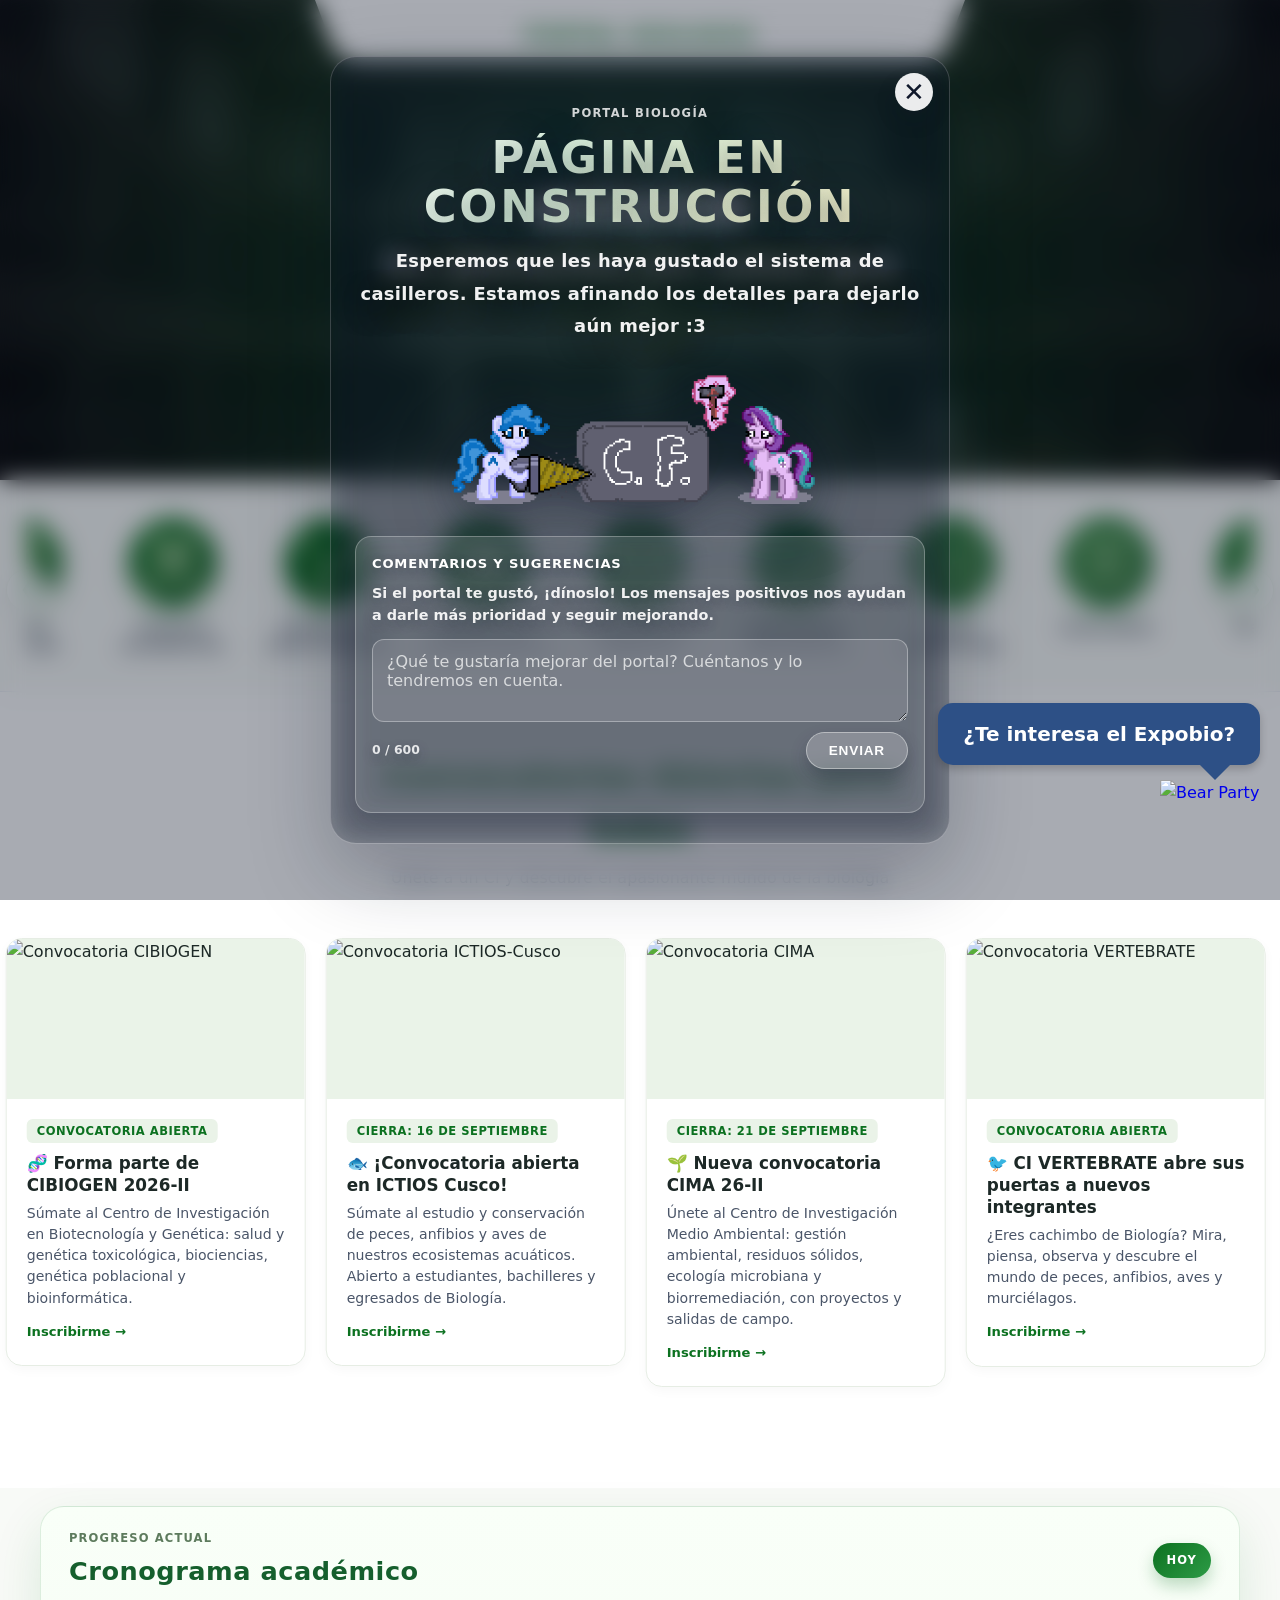
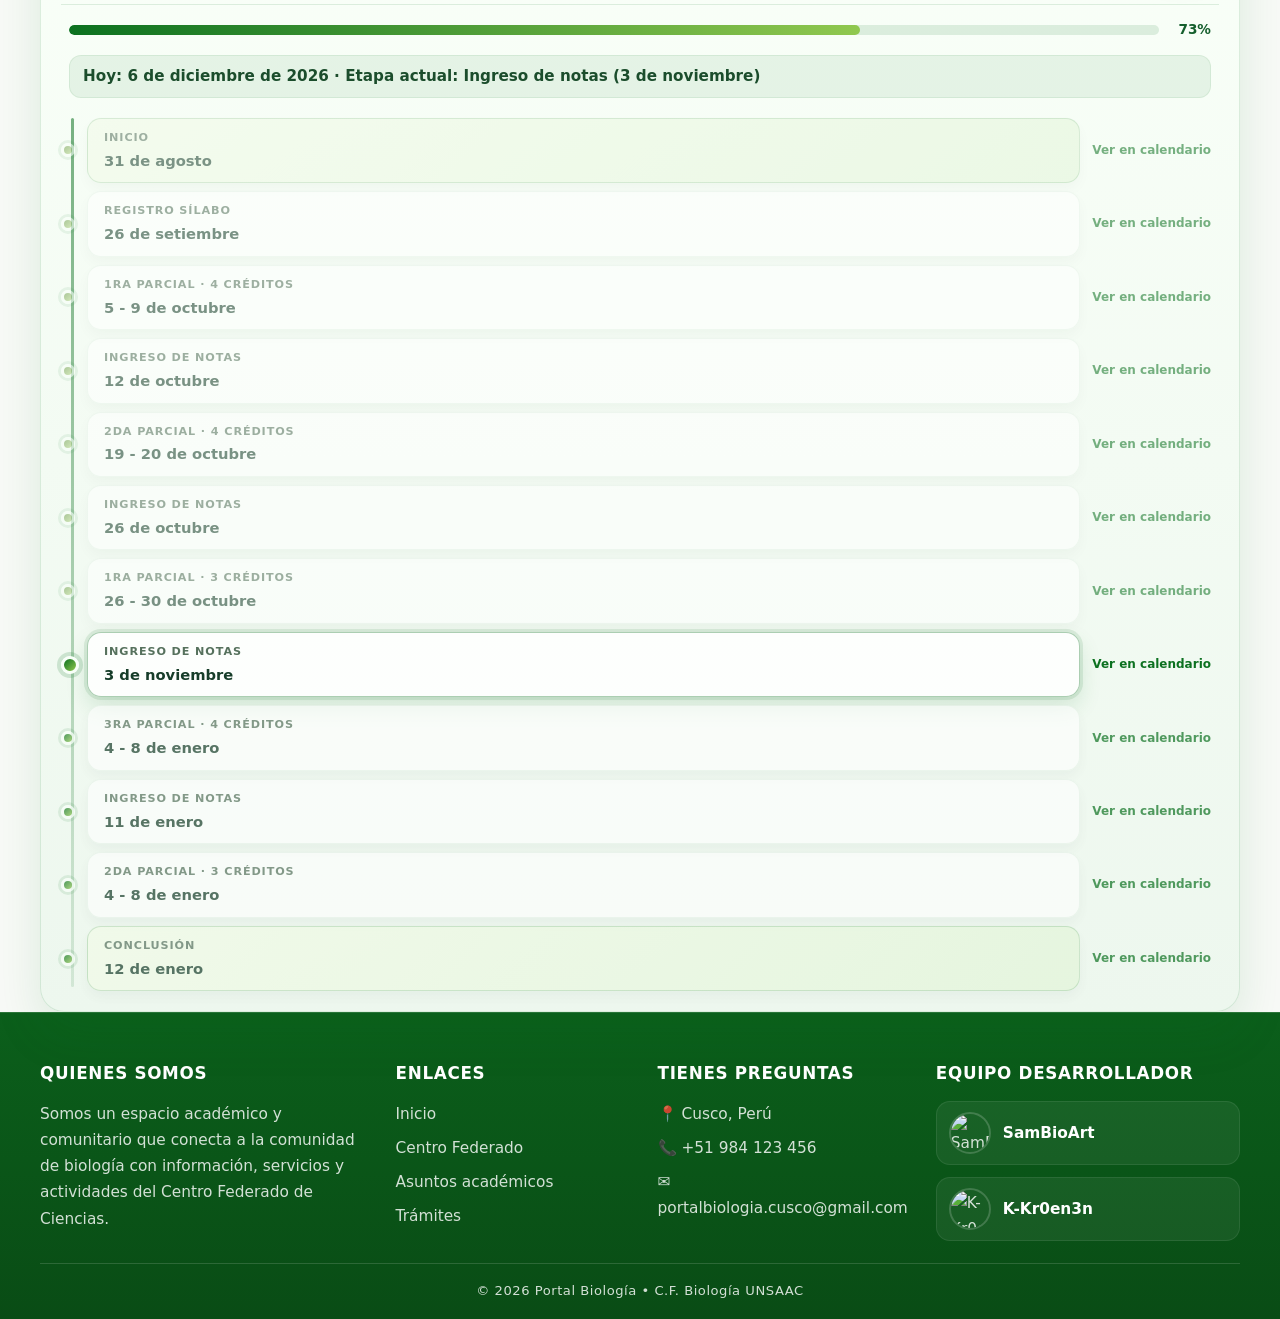
==== commit 542d91d6: "feat: contador de visitas por página (backend visitas_appscript + js/visitas.js en las 9 páginas) + " ====
--- a/index.html
+++ b/index.html
@@ -11,6 +11,7 @@
   <script src="js/botoso.js" defer></script>
   <script src="js/revolver-nav.js" defer></script>
   <script src="js/popup-anuncio.js" defer></script>
+<script src="js/visitas.js" defer></script>
 </head>
   
 <body>
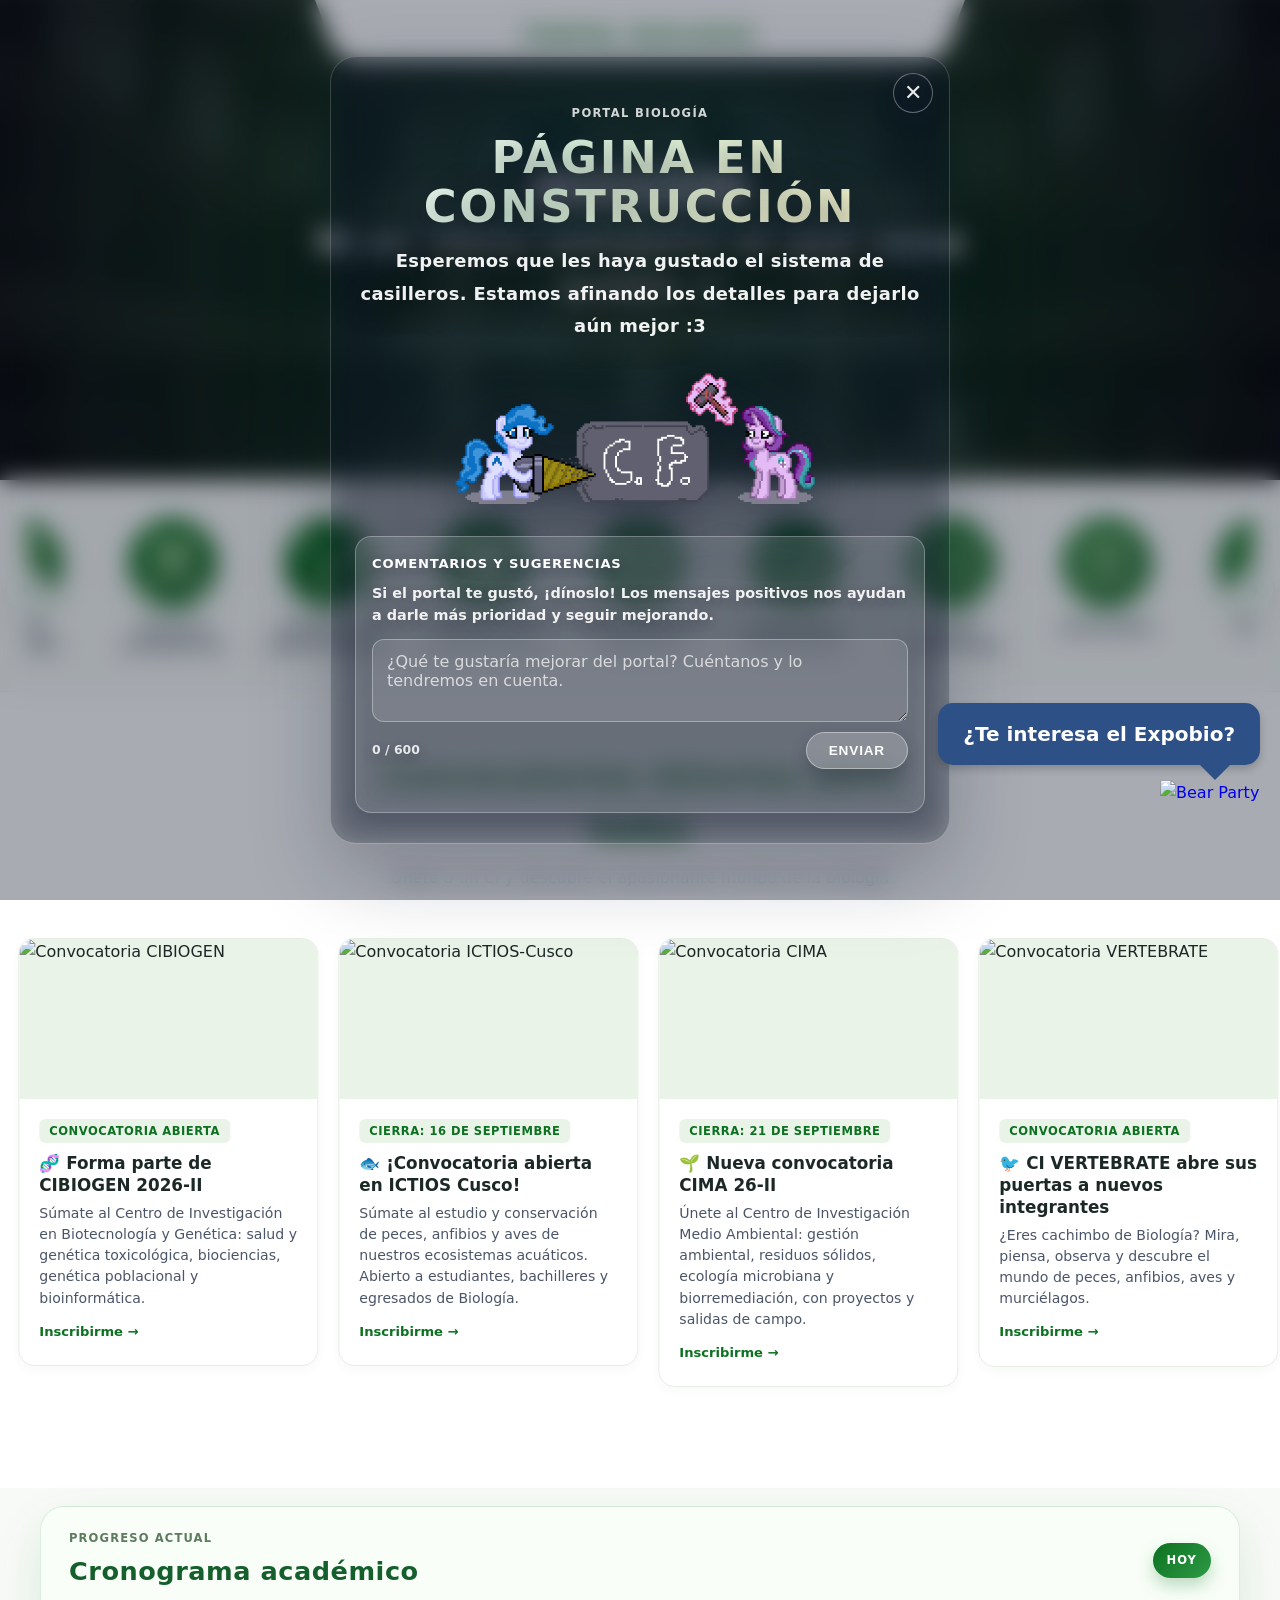
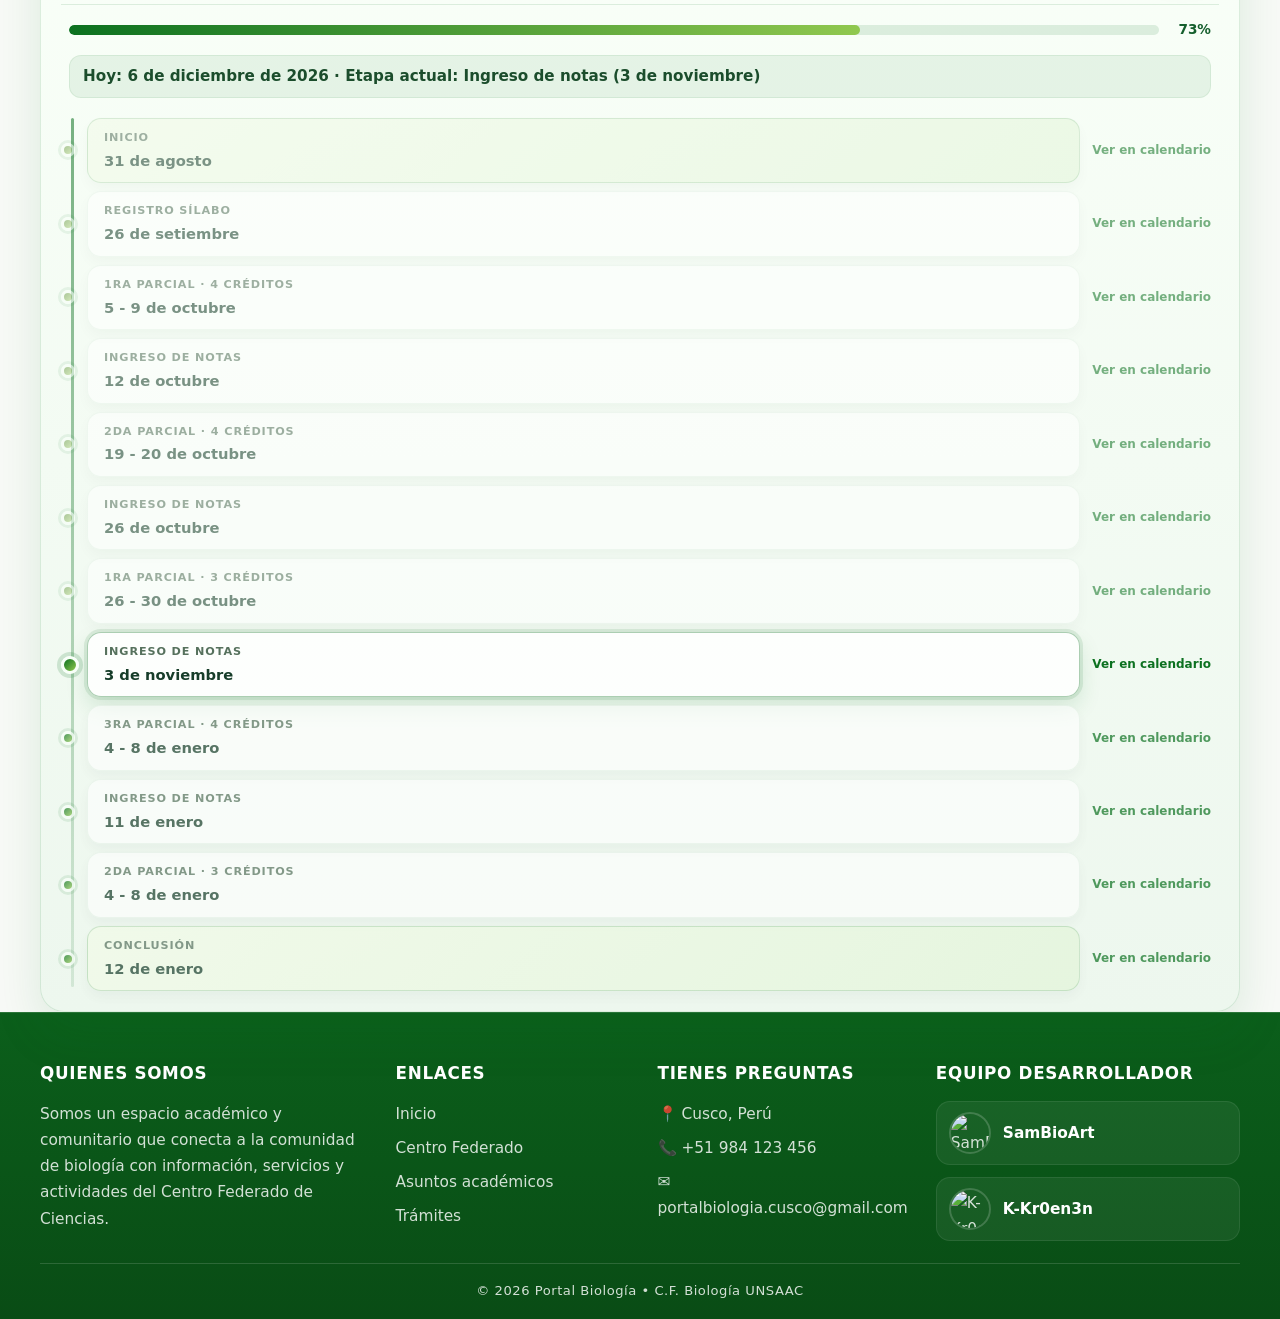
==== commit 3169894b: "fix+feat: X de aviso funcional y transparente (popup-anuncio.js?v=2) + centros de investigación en r" ====
--- a/index.html
+++ b/index.html
@@ -10,7 +10,7 @@
   <script src="js/messages.js" defer></script>
   <script src="js/botoso.js" defer></script>
   <script src="js/revolver-nav.js" defer></script>
-  <script src="js/popup-anuncio.js" defer></script>
+  <script src="js/popup-anuncio.js?v=2" defer></script>
 <script src="js/visitas.js" defer></script>
 </head>
   
--- a/css/style.css
+++ b/css/style.css
@@ -307,17 +307,25 @@
   position: absolute;
   top: 16px;
   right: 16px;
-  width: 38px;
-  height: 38px;
-  border: none;
+  width: 40px;
+  height: 40px;
+  border: 1px solid rgba(255, 255, 255, 0.35);
   border-radius: 50%;
-  background: rgba(255, 255, 255, 0.92);
-  color: #0f172a;
-  font-size: 1.6rem;
+  background: rgba(15, 23, 42, 0.22);
+  backdrop-filter: blur(8px);
+  -webkit-backdrop-filter: blur(8px);
+  color: rgba(255, 255, 255, 0.92);
+  font-size: 1.4rem;
   line-height: 1;
   cursor: pointer;
   z-index: 2;
-  box-shadow: 0 10px 22px rgba(15, 23, 42, 0.12);
+  box-shadow: 0 8px 22px rgba(15, 23, 42, 0.18);
+  transition: background 0.2s ease, transform 0.2s ease;
+}
+
+.promo-close:hover {
+  background: rgba(15, 23, 42, 0.45);
+  transform: rotate(90deg) scale(1.06);
 }
 
 /* GIF animado en el modal "Página en construcción" */
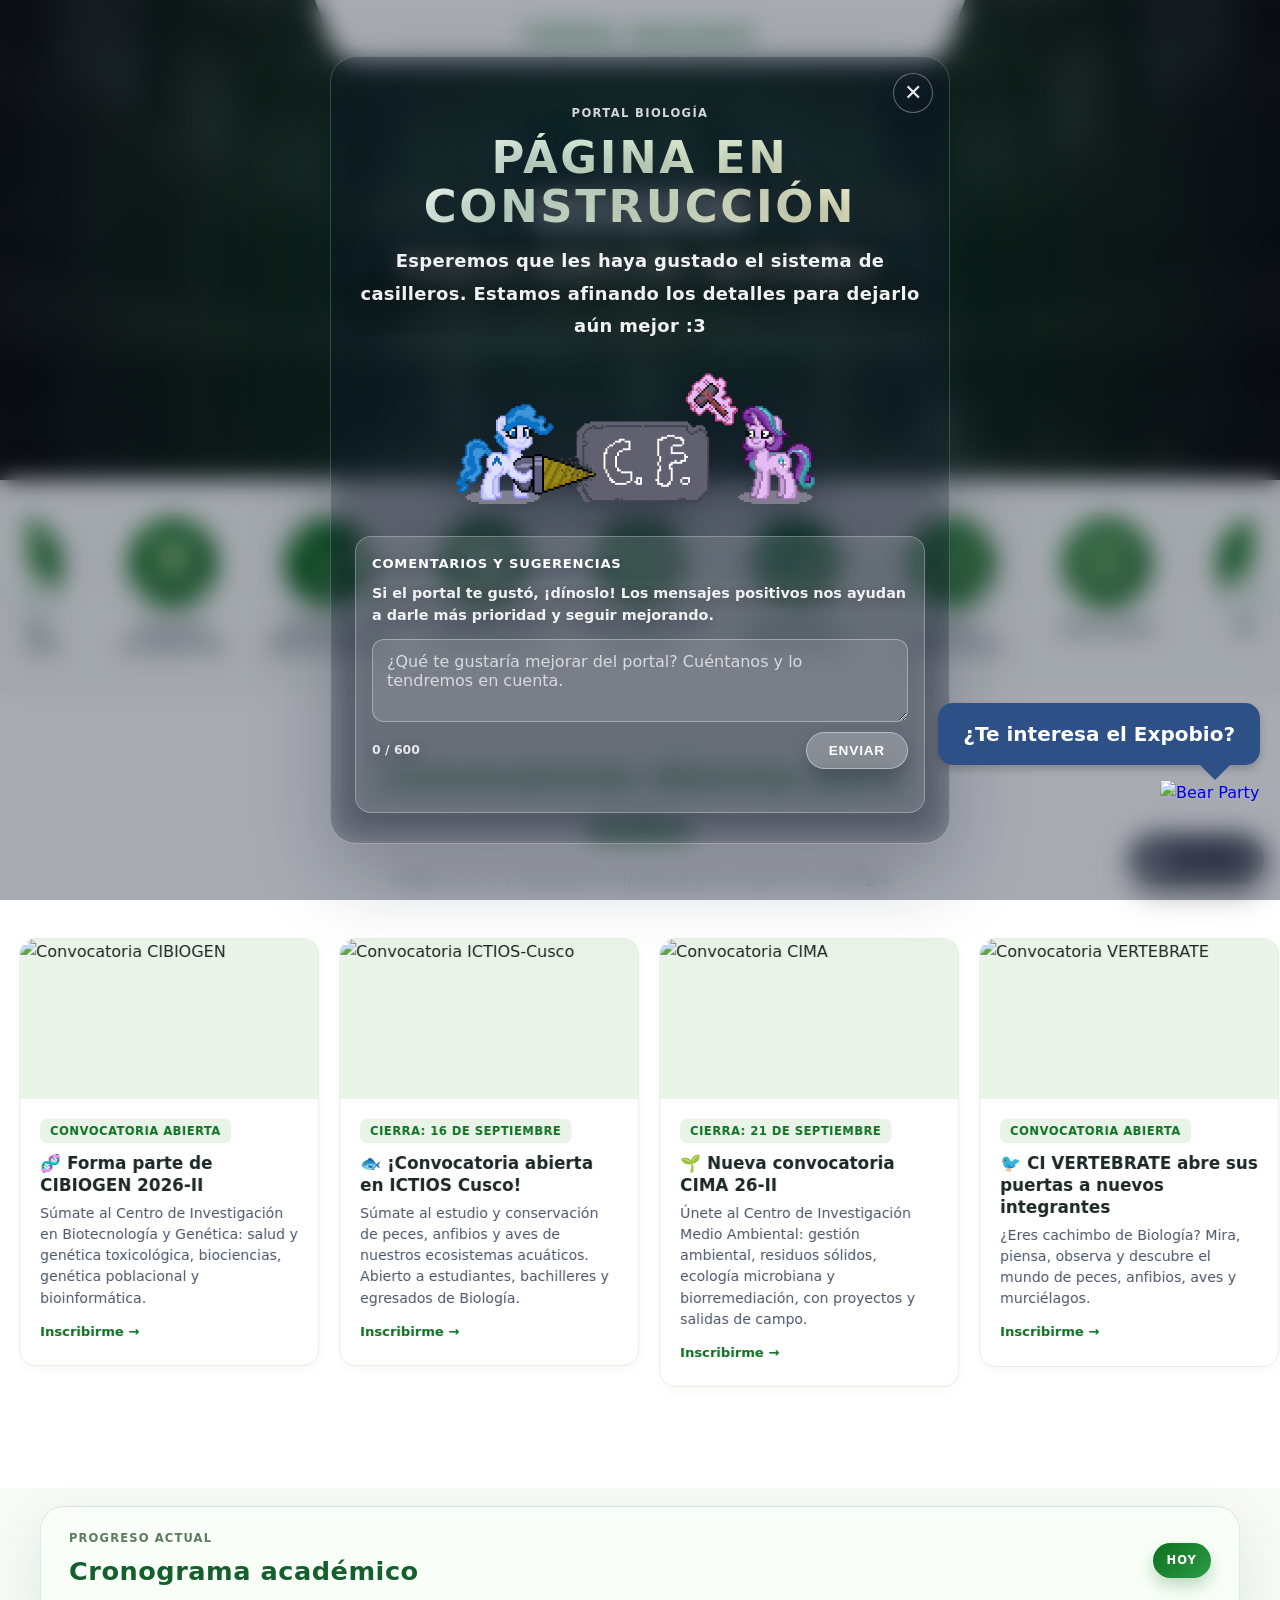
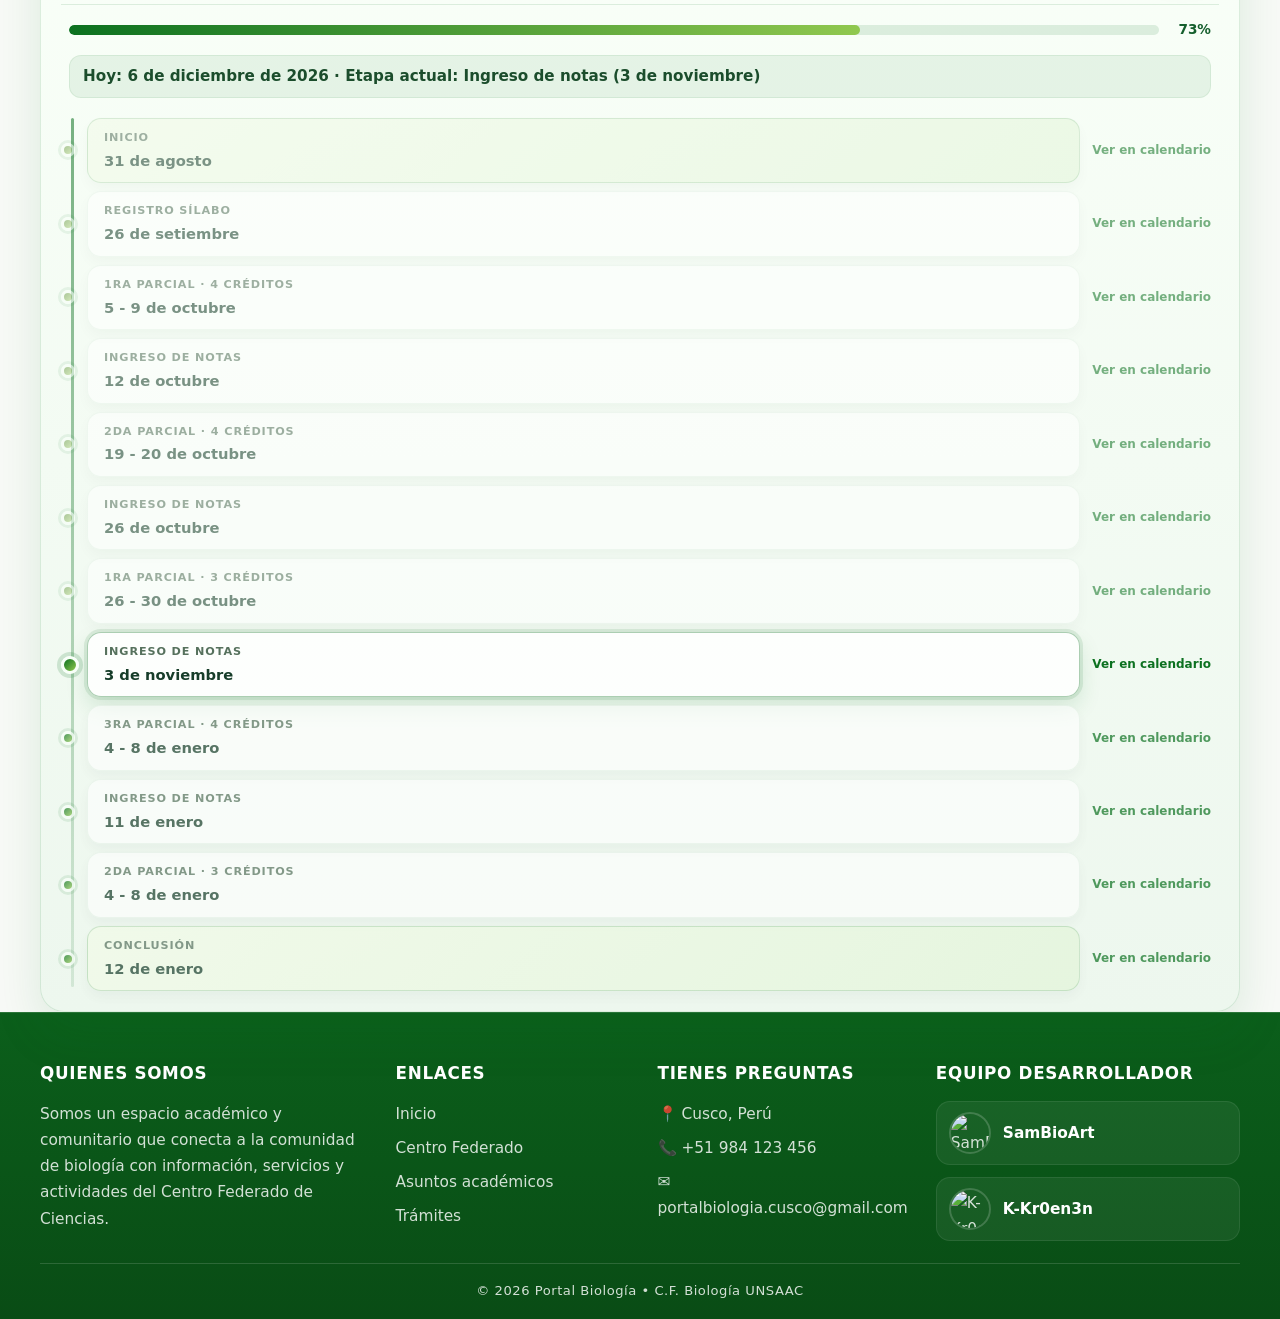
==== commit 36ad0e77: "añadir 2 temas generales: noche (azul) y contraste (negro) con interruptor flotante" ====
--- a/index.html
+++ b/index.html
@@ -7,6 +7,8 @@
   <link rel="icon" type="image/x-icon" href="favicon.ico">
   <link rel="stylesheet" href="css/style.css">
   <link rel="stylesheet" href="css/botoso.css">
+  <link rel="stylesheet" href="css/temas.css">
+  <script src="js/temas.js"></script>
   <script src="js/messages.js" defer></script>
   <script src="js/botoso.js" defer></script>
   <script src="js/revolver-nav.js" defer></script>
--- a/css/temas.css
+++ b/css/temas.css
@@ -0,0 +1,359 @@
+/* ==========================================================================
+   TEMAS DEL PORTAL
+   --------------------------------------------------------------------------
+   Activación: se pone un atributo sobre la etiqueta <html>:
+     <html lang="es" data-tema="noche">
+     <html lang="es" data-tema="contra">
+   Sin atributo (o data-tema vacío) se mantiene el tema claro original.
+   - "noche"  : modo oscuro con colores azulados.
+   - "contra" : modo de alto contraste con negros intensos.
+   La base del tema claro sigue siendo el CSS original del portal; aquí solo
+   se sobrescriben superficies, textos y acentos para los dos temas nuevos.
+   ========================================================================== */
+
+/* ---------------------------------------------------------------------------
+   1. PALETA POR TEMA (variables que consumen las reglas compartidas)
+   --------------------------------------------------------------------------- */
+html[data-tema="noche"] {
+  color-scheme: dark;
+  --t-bg: #0e1c2c;          /* fondo de página              */
+  --t-panel: #142b42;       /* tarjetas / cajas blancas     */
+  --t-soft: #10253a;        /* superficies suaves claras    */
+  --t-texto: #e3eef9;
+  --t-sec: #a9c5e2;         /* texto secundario             */
+  --t-atenuado: #8fb1ce;    /* texto atenuado / placeholders */
+  --t-borde: rgba(141, 190, 240, 0.16);
+  --t-borde2: rgba(141, 190, 240, 0.42);
+  --t-ac: #6fb1f5;          /* acento azul (texto/iconos)   */
+  --t-ac-suave: #4d94e0;    /* acento para contorno/hover   */
+  --t-ac-fuerte: #2f6fb5;   /* acento sólido (botones)      */
+  --t-ac-profundo: #214b79;
+  --t-ac-tinto: rgba(111, 177, 245, 0.14);
+  --t-sombra: rgba(2, 8, 18, 0.45);
+}
+
+html[data-tema="contra"] {
+  color-scheme: dark;
+  --t-bg: #000000;
+  --t-panel: #000000;
+  --t-soft: #0a0a0a;
+  --t-texto: #ffffff;
+  --t-sec: #e6e6e6;
+  --t-atenuado: #cccccc;
+  --t-borde: #ffffff;
+  --t-borde2: #ffffff;
+  --t-ac: #ffffff;
+  --t-ac-suave: #ffffff;
+  --t-ac-fuerte: #ffffff;
+  --t-ac-profundo: #ffffff;
+  --t-ac-tinto: rgba(255, 255, 255, 0.18);
+  --t-sombra: none;
+}
+
+/* ---------------------------------------------------------------------------
+   2. REGLAS COMPARTIDAS (se aplican en cualquiera de los temas nuevos)
+   --------------------------------------------------------------------------- */
+
+html[data-tema] body {
+  background-color: var(--t-bg);
+  color: var(--t-texto);
+}
+
+html[data-tema] :is(h1, h2, h3, h4) {
+  color: var(--t-texto);
+}
+
+html[data-tema] p {
+  color: var(--t-sec);
+}
+
+html[data-tema] a {
+  color: var(--t-ac);
+}
+
+/* --- Superficies principales (cajas blancas → panel oscuro) --- */
+html[data-tema] :is(
+  .Servicios, .mapa-contenedor, .noticia-card,
+  .centro-item, .calendario-wrapper, .evento-card,
+  .centro-card, .circulos-section,
+  .faq-item, .tramite-item,
+  .profile-card, .secretary-card, .accessory-item, .support-card,
+  .management-logo-image, .profesor-card,
+  .tienda-hero-card, .tienda-cat, .tienda-card,
+  .area-btn
+) {
+  background-color: var(--t-panel);
+  background-image: none;
+  border-color: var(--t-borde2);
+  box-shadow: 0 6px 20px var(--t-sombra);
+}
+
+html[data-tema] .centro-item {
+  background-image: linear-gradient(160deg, var(--tc-suave, rgba(111,177,245,0.10)) 0%, var(--t-panel) 60%);
+}
+
+/* --- Superficies suaves (verdes/grises claros → neutro oscuro) --- */
+html[data-tema] :is(
+  .card, .circulo-card, .curso-item, .stat-box, .grafica-container,
+  .tramite-paso, .cal-cell, .evento-card-popup, .manual-profesores
+) {
+  background-color: var(--t-soft);
+  border-color: var(--t-borde);
+}
+
+html[data-tema] .noticia-imagen {
+  background-color: var(--t-ac-tinto);
+}
+
+/* --- Etiquetas / chips (fondo verde claro + texto verde) --- */
+html[data-tema] :is(
+  .asuntos-label, .evento-tag, .card-tag, .noticia-fecha,
+  .faq-label, .tramites-label, .manual-label,
+  .centros-label, .circulos-label,
+  .profesor-info .card-tag, .buscador-icon
+) {
+  background-color: var(--t-ac-tinto);
+  color: var(--t-ac);
+  border: 1px solid var(--t-borde2);
+}
+
+html[data-tema] .badge-tag {
+  background-color: var(--t-ac-fuerte);
+  color: var(--t-bg);
+}
+
+/* --- Texto con acento verde → acento del tema --- */
+html[data-tema] :is(
+  .header-content .logo p, .cal-link, .noticia-cta,
+  .mapa-cargar-txt strong, .faq-categoria-titulo, .tramites-categoria-titulo,
+  .tienda-price, .tienda-kicker, .tienda-mini-stat strong,
+  .profesor-rango strong, .stat-box strong,
+  .buscador-profesor:focus-within, .Servicios_titulo h2,
+  .seccion-titulo > span, .mapa-titulo h2,
+  .timeline-summary-main h3, .progreso-bar-pct
+) {
+  color: var(--t-ac);
+}
+
+html[data-tema] :is(.faq-pregunta::after, .tramite-pregunta::after) {
+  color: var(--t-ac);
+}
+
+html[data-tema] :is(.faq-item[open], .tramite-item[open]) {
+  border-color: var(--t-ac-suave);
+}
+
+/* --- Títulos/Textos que eran color oscuro fijo --- */
+html[data-tema] :is(
+  .card h3, .noticia-contenido h3,
+  .asuntos-header h2, .evento-info h3, .cal-controls h3, .cal-cell-num,
+  .centros-header h2, .centro-card h3,
+  .profesor-info h2, .seccion-titulo h3, .curso-item strong,
+  .faq-pregunta, .faq-header h2, .faq-answer,
+  .tramite-pregunta, .tramites-header h2,
+  .progreso-fecha, .timeline-label, .progreso-etiqueta,
+  .comentarios-label, .comentarios-aviso, .comentarios-contador
+) {
+  color: var(--t-texto);
+}
+
+html[data-tema] .centro-contenido p,
+html[data-tema] .evento-info p,
+html[data-tema] .noticia-contenido p,
+html[data-tema] .faq-respuesta,
+html[data-tema] .buscador-profesor input,
+html[data-tema] .timeline-status {
+  color: var(--t-sec);
+}
+
+/* --- Componentes con fondo verde sólido → acento del tema --- */
+html[data-tema] :is(
+  .back-home-btn, .cal-nav-btn, .carousel-btn:hover,
+  .barra-progreso-badge, .progreso-bar-fill,
+  .tramite-paso::before, .cal-event-dot,
+  .comentarios-btn, .buscador-profesor button
+) {
+  background: var(--t-ac-fuerte);
+  color: var(--t-bg);
+  border-color: var(--t-borde2);
+  box-shadow: none;
+}
+
+html[data-tema] .back-home-btn:hover {
+  filter: brightness(1.12);
+}
+
+html[data-tema] .carousel-btn {
+  background-color: var(--t-panel);
+  color: var(--t-ac);
+}
+
+/* --- Hito/timeline --- */
+html[data-tema] .timeline-card {
+  background: var(--t-panel);
+  border-color: var(--t-borde);
+  box-shadow: 0 6px 14px var(--t-sombra);
+}
+
+html[data-tema] .timeline-item--highlight .timeline-card {
+  background: linear-gradient(135deg, var(--t-ac-tinto), rgba(0, 0, 0, 0.15));
+  border-color: var(--t-borde2);
+}
+
+html[data-tema] .timeline-item.is-current .timeline-card {
+  border-color: var(--t-ac-fuerte);
+  box-shadow: 0 0 0 3px var(--t-ac-tinto), 0 10px 22px var(--t-sombra);
+}
+
+html[data-tema] .timeline-marker {
+  border-color: var(--t-bg);
+}
+
+html[data-tema] .barra-progreso-track {
+  background: var(--t-ac-tinto);
+}
+
+/* --- Cabecera y hero --- */
+html[data-tema] .header-trapezoid::before {
+  background: var(--t-panel);
+  box-shadow: 0 4px 22px rgba(0, 0, 0, 0.5);
+}
+
+html[data-tema] .bloque_msg_consejo,
+html[data-tema] .bloque_msg_consejo p {
+  color: #ffffff;
+}
+
+/* --- Pie de página --- */
+html[data-tema] .site-footer {
+  border-top: 1px solid var(--t-borde2);
+}
+
+/* --- Formulario de comentarios (modal) --- */
+html[data-tema] .promo-comentarios .comentarios-card {
+  background: var(--t-panel);
+  border-color: var(--t-borde2);
+  box-shadow: 0 12px 30px var(--t-sombra);
+}
+
+html[data-tema] .promo-comentarios .comentarios-textarea {
+  background: var(--t-soft);
+  color: var(--t-texto);
+  border-color: var(--t-borde2);
+}
+
+html[data-tema] .promo-comentarios .comentarios-textarea::placeholder {
+  color: var(--t-atenuado);
+}
+
+html[data-tema] :is(input, textarea, select) {
+  color-scheme: dark;
+  background-color: var(--t-soft);
+  color: var(--t-texto);
+  border-color: var(--t-borde2);
+}
+
+/* ---------------------------------------------------------------------------
+   3. AJUSTES ESPECÍFICOS POR TEMA
+   --------------------------------------------------------------------------- */
+
+/* --- NOCHE (azul) --- */
+html[data-tema="noche"] .bloque_msg_overlay {
+  background: radial-gradient(circle, rgba(30, 92, 158, 0.5) 0%, rgba(2, 10, 22, 0.82) 100%);
+}
+
+html[data-tema="noche"] :is(.back-home-btn, .barra-progreso-badge, .progreso-bar-fill) {
+  background: linear-gradient(135deg, #2f77c9, #24558f);
+}
+
+html[data-tema="noche"] .site-footer {
+  background: linear-gradient(180deg, #0a1a2e 0%, #07111f 100%);
+  color: #d6e5f5;
+}
+
+html[data-tema="noche"] .promo-modal {
+  background: rgba(10, 24, 44, 0.55);
+  border-color: rgba(120, 180, 240, 0.25);
+}
+
+/* --- CONTRASTE (negro) --- */
+html[data-tema="contra"] .bloque_msg_overlay {
+  background: rgba(0, 0, 0, 0.85);
+}
+
+html[data-tema="contra"] :is(.back-home-btn, .barra-progreso-badge, .progreso-bar-fill) {
+  background: #ffffff;
+  color: #000000;
+}
+
+html[data-tema="contra"] .site-footer {
+  background: #000000;
+  color: #ffffff;
+}
+
+html[data-tema="contra"] .comentarios-card,
+html[data-tema="contra"] .promo-modal {
+  background: #000000;
+  border-color: #ffffff;
+}
+
+html[data-tema="contra"] .timeline-marker,
+html[data-tema="contra"] .cal-event-dot {
+  border-color: #ffffff;
+}
+
+html[data-tema="contra"] .noticia-imagen,
+html[data-tema="contra"] .cal-cell.selected,
+html[data-tema="contra"] .cal-cell.has-event {
+  background-color: #ffffff;
+}
+
+/* ==========================================================================
+   4. INTERRUPTOR DE TEMA (widget flotante inyectado por js/temas.js)
+   ========================================================================== */
+#temaSwitch {
+  position: fixed;
+  right: 16px;
+  bottom: 16px;
+  z-index: 950;
+  display: flex;
+  gap: 6px;
+  padding: 6px;
+  border-radius: 999px;
+  background: rgba(15, 23, 42, 0.8);
+  backdrop-filter: blur(10px);
+  -webkit-backdrop-filter: blur(10px);
+  border: 1px solid rgba(255, 255, 255, 0.22);
+  box-shadow: 0 10px 30px rgba(0, 0, 0, 0.35);
+}
+
+#temaSwitch button {
+  width: 36px;
+  height: 36px;
+  border-radius: 50%;
+  border: 1px solid transparent;
+  background: transparent;
+  color: rgba(255, 255, 255, 0.6);
+  display: flex;
+  align-items: center;
+  justify-content: center;
+  cursor: pointer;
+  transition: opacity 0.15s ease, background 0.15s ease, border-color 0.15s ease;
+}
+
+#temaSwitch button:hover {
+  color: #ffffff;
+  opacity: 1;
+}
+
+#temaSwitch button[aria-pressed="true"] {
+  color: #ffffff;
+  opacity: 1;
+  background: rgba(255, 255, 255, 0.14);
+  border-color: rgba(255, 255, 255, 0.45);
+}
+
+html[data-tema="contra"] #temaSwitch {
+  background: #000000;
+  border-color: #ffffff;
+}
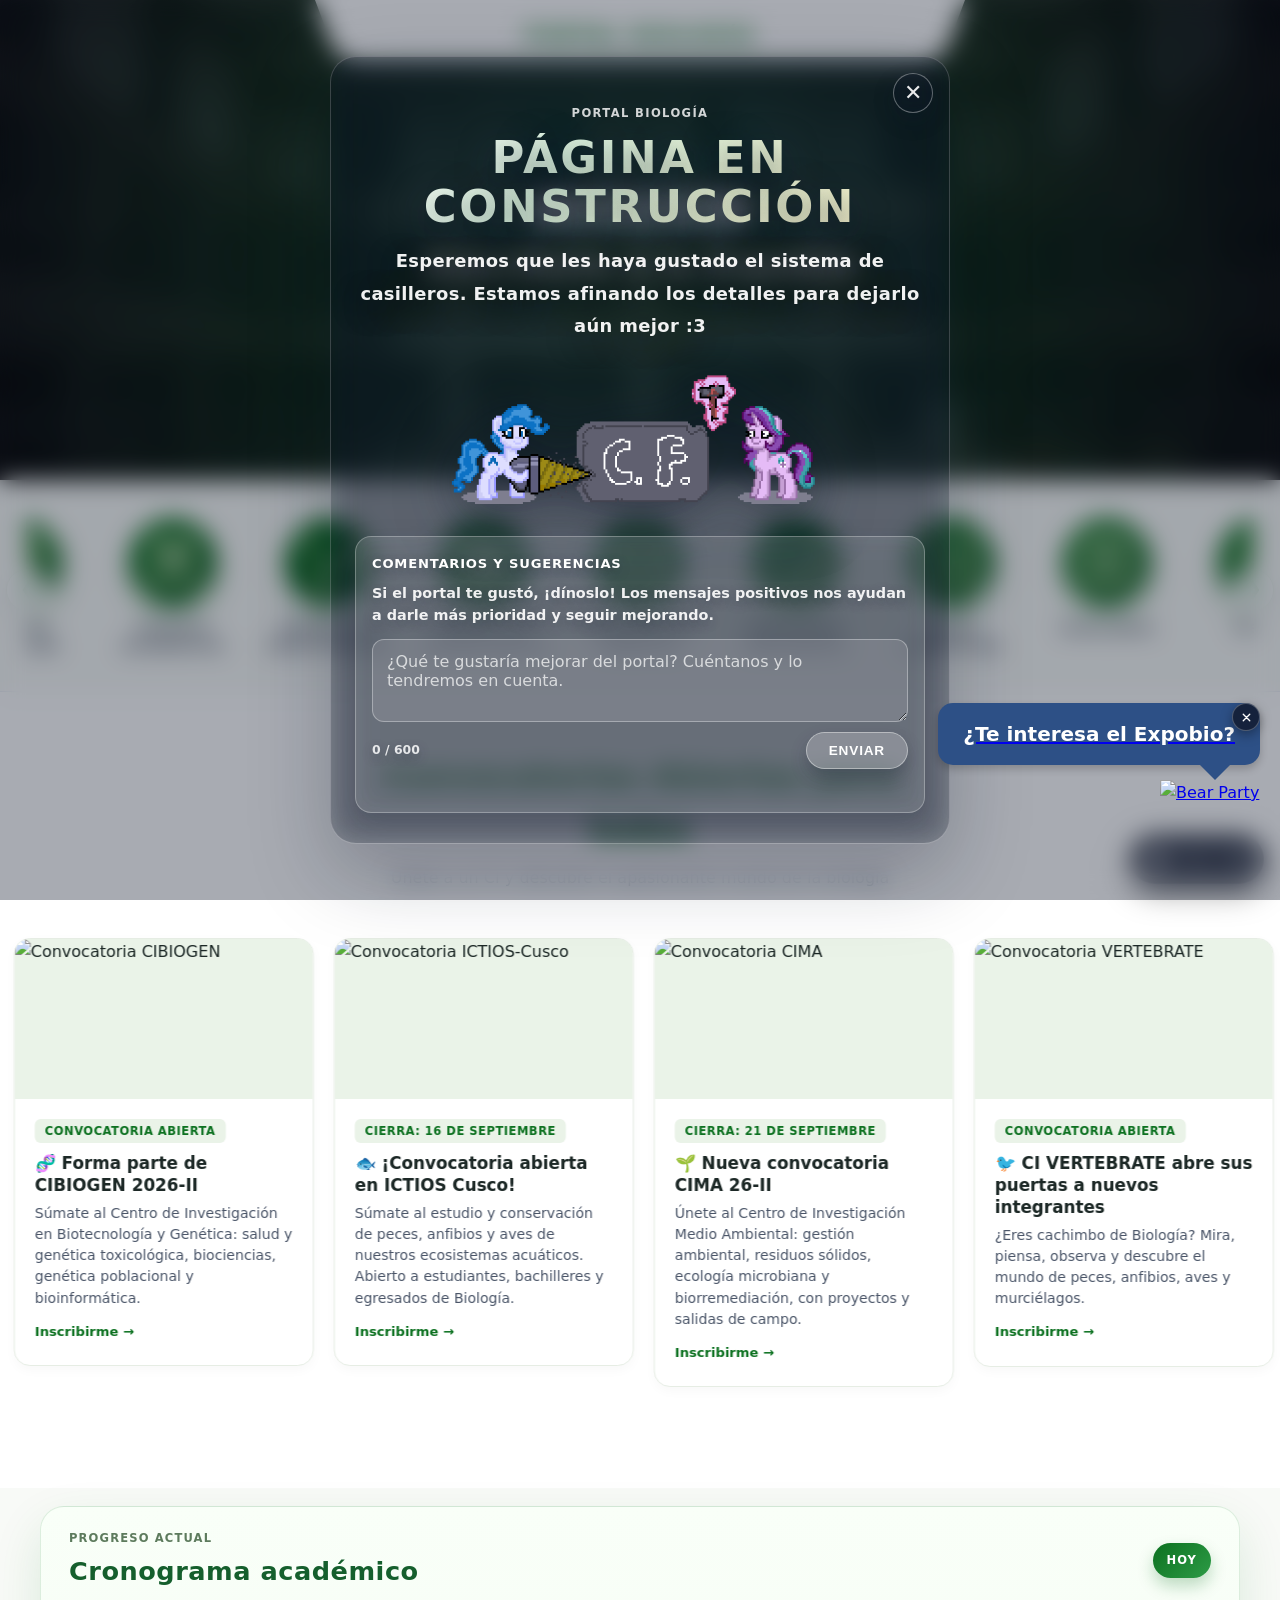
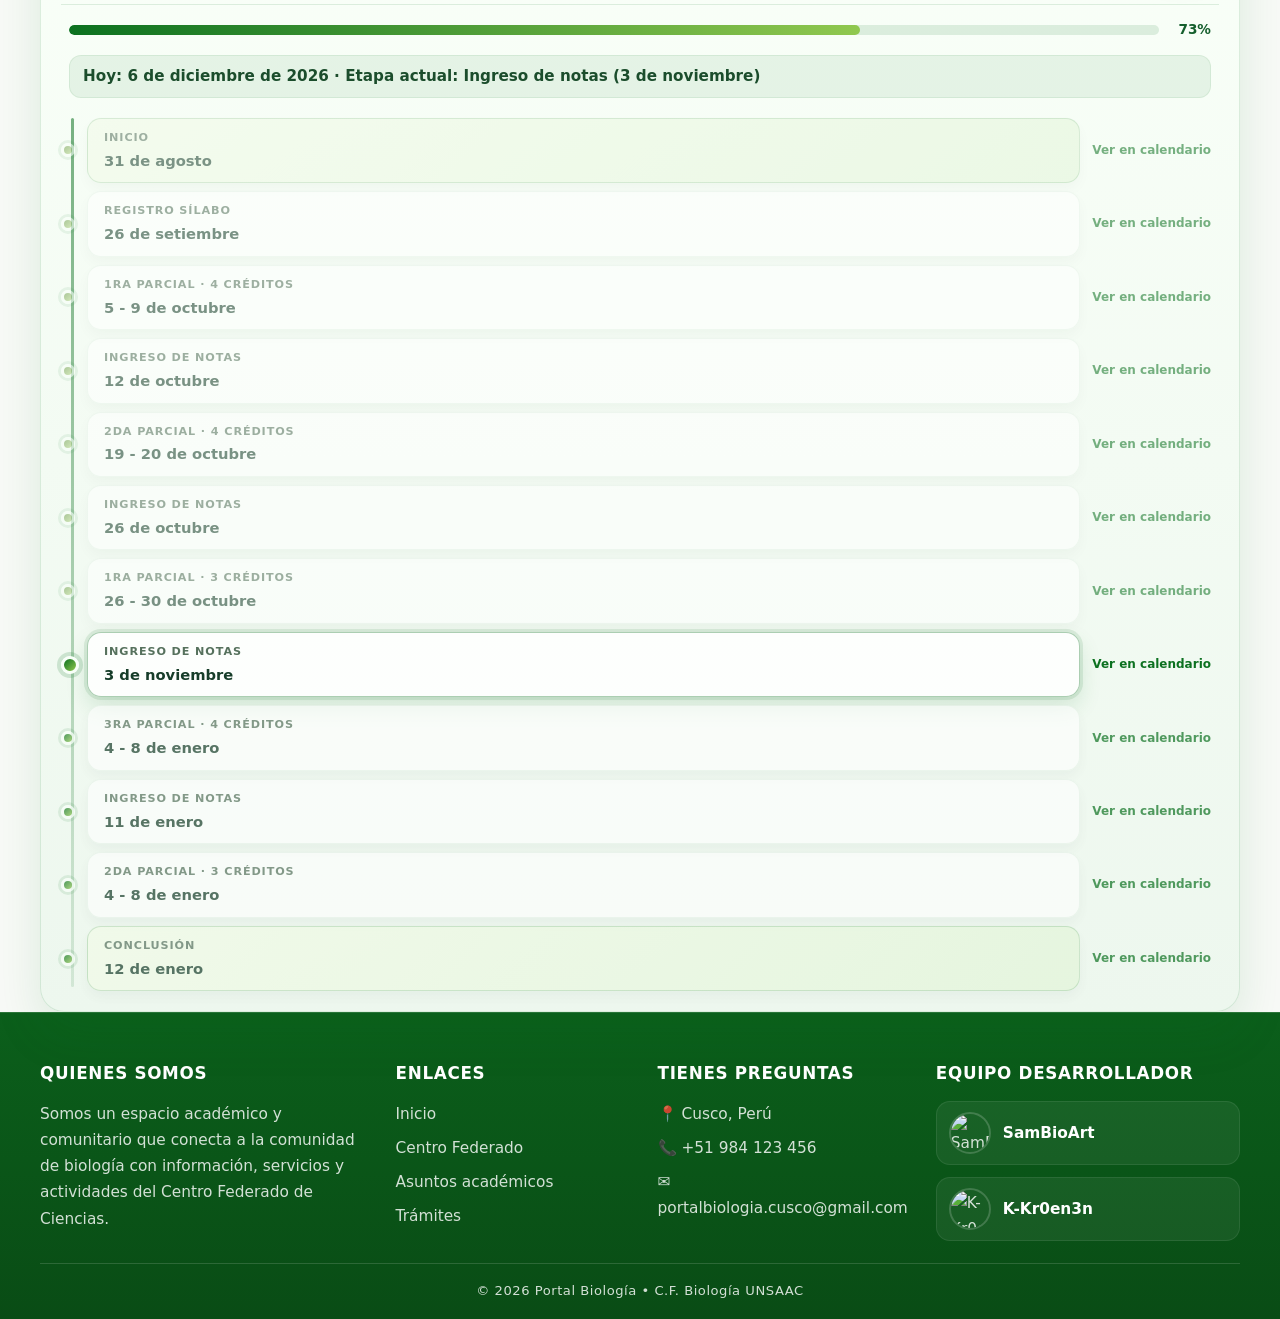
==== commit d63860c4: "feat: boton X para cerrar el widget del oso (Expobio) con recordatorio persistente" ====
--- a/index.html
+++ b/index.html
@@ -10,7 +10,7 @@
   <link rel="stylesheet" href="css/temas.css">
   <script src="js/temas.js"></script>
   <script src="js/messages.js" defer></script>
-  <script src="js/botoso.js" defer></script>
+  <script src="js/botoso.js?v=2" defer></script>
   <script src="js/revolver-nav.js" defer></script>
   <script src="js/popup-anuncio.js?v=2" defer></script>
 <script src="js/visitas.js" defer></script>
@@ -64,14 +64,17 @@
   <!-- ============================================================
      WIDGET EXPOSICIÓN DE BIOLOGÍA
      ============================================================ -->
-  <a href="https://expobio.github.io/INSCRIPCION/index.html" target="_blank" class="expobio-widget-link">
-    <div class="expobio-widget">
-        <div class="speech-bubble" id="expobio-message">
-            ¿Te interesa el Expobio?
-        </div>
-        <img src="https://media.tenor.com/SIWQYnjZC3EAAAAi/bear-party-bear.gif" alt="Bear Party" class="bear-image">
-    </div>
-  </a>
+  <div class="expobio-wrap" id="expobio-float">
+    <button type="button" id="expobio-close" class="expobio-close" aria-label="Cerrar aviso del Expobio" title="Cerrar aviso del Expobio">
+      <svg width="13" height="13" viewBox="0 0 24 24" fill="none" stroke="currentColor" stroke-width="2.5" stroke-linecap="round"><path d="M6 6l12 12M18 6L6 18"/></svg>
+    </button>
+    <a href="https://expobio.github.io/INSCRIPCION/index.html" target="_blank" class="expobio-widget-link">
+      <div class="expobio-widget">
+          <div class="speech-bubble" id="expobio-message">¿Te interesa el Expobio?</div>
+          <img src="https://media.tenor.com/SIWQYnjZC3EAAAAi/bear-party-bear.gif" alt="Bear Party" class="bear-image">
+      </div>
+    </a>
+  </div>
 <!-- ============================================================
      NAVEGACIÓN PRINCIPAL
      ============================================================ -->
--- a/css/botoso.css
+++ b/css/botoso.css
@@ -1,11 +1,43 @@
-.expobio-widget {
+.expobio-wrap {
 position: fixed;
 bottom: 20px; /* Separación del borde inferior */
 right: 20px;  /* Separación del borde derecho */
+z-index: 1400;
+}
+
+/* Botón de cierre (X) del widget */
+.expobio-close {
+position: absolute;
+top: 0;
+right: 0;
+width: 28px;
+height: 28px;
+border-radius: 50%;
+border: 1px solid rgba(255, 255, 255, 0.25);
+background: rgba(15, 23, 42, 0.8);
+color: #fff;
+display: flex;
+align-items: center;
+justify-content: center;
+cursor: pointer;
+z-index: 10;
+box-shadow: 0 4px 12px rgba(0, 0, 0, 0.35);
+transition: background 0.15s ease, transform 0.15s ease;
+}
+
+.expobio-close:hover {
+background: rgba(15, 23, 42, 1);
+transform: rotate(90deg);
+}
+
+.expobio-wrap.oculto {
+display: none;
+}
+
+.expobio-widget {
 display: flex;
 flex-direction: column;
 align-items: flex-end;
-z-index: 1400;
 }
 
 /* Globo de texto (Speech Bubble) */
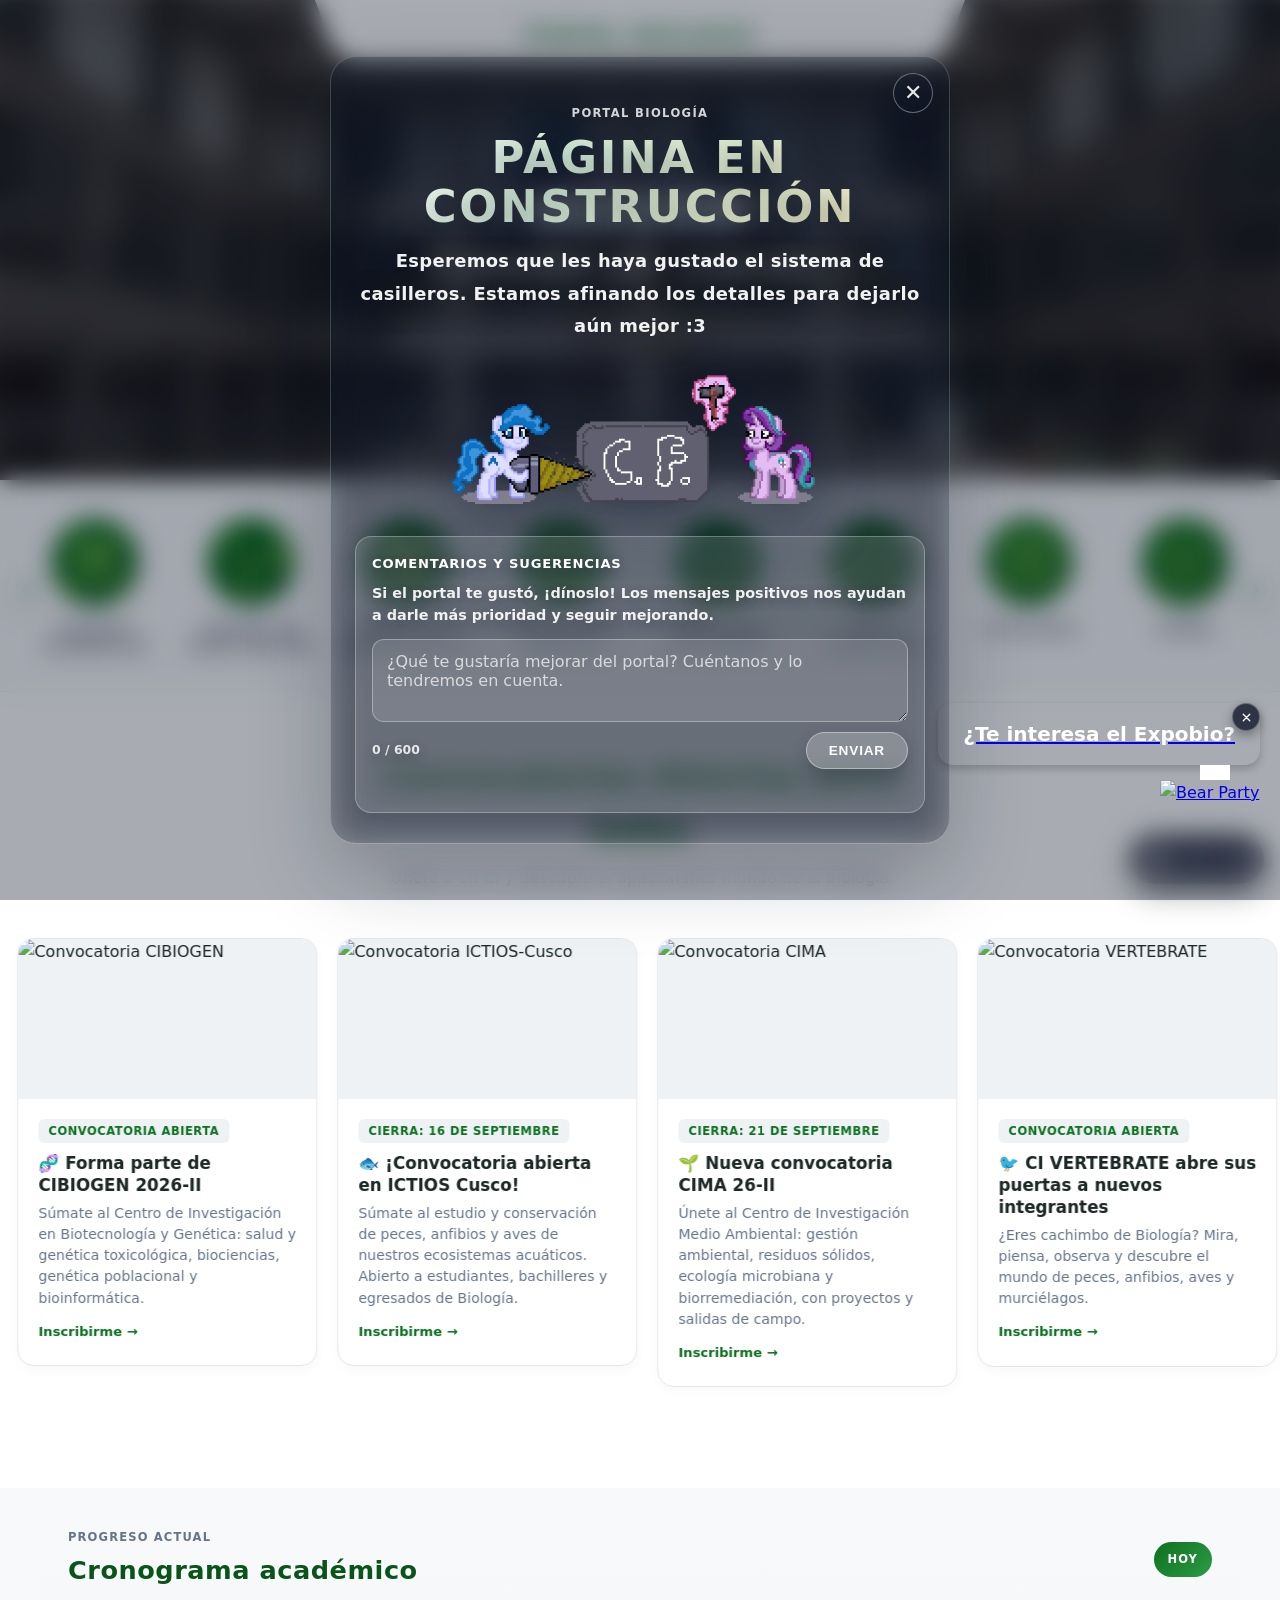
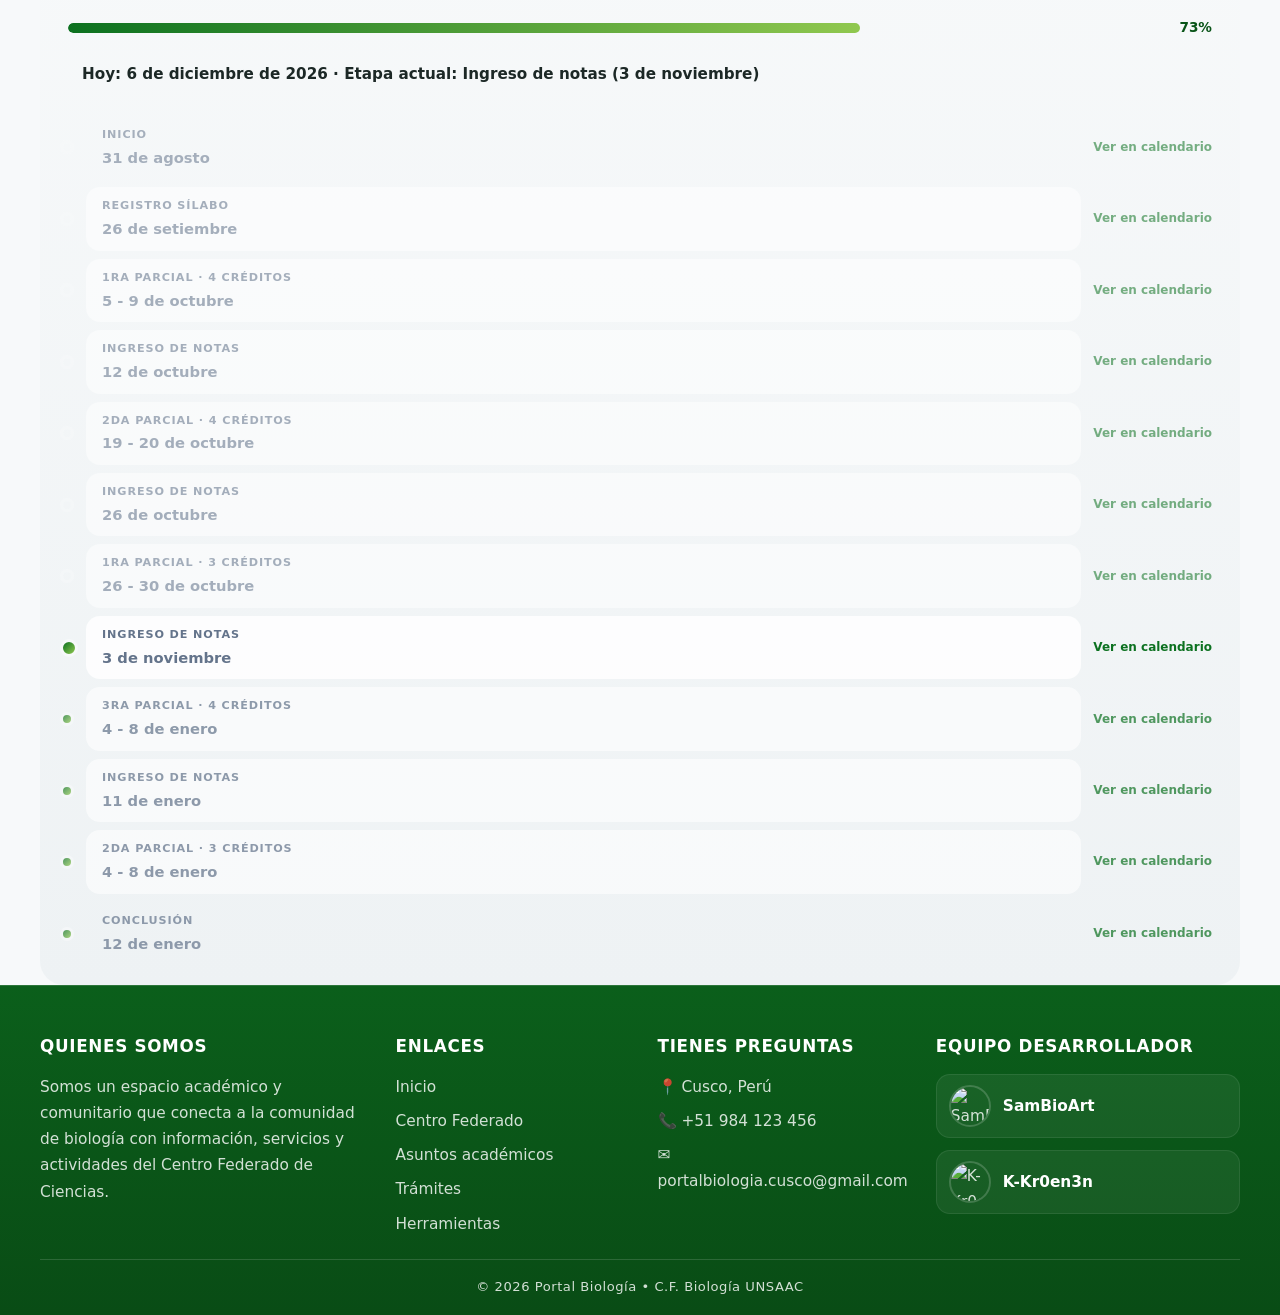
==== commit 11a90a9b: "feat(herramientas): página de herramientas del estudiante (planilla, grupos, WhatsApp, resumen) con " ====
--- a/index.html
+++ b/index.html
@@ -335,6 +335,25 @@
       <p>Tienda</p>
     </a>
 
+    <!-- 10. HERRAMIENTAS -->
+    <a class="Box-2" href="herramientas.html">
+      <div class="icon-circle">
+        <svg viewBox="0 0 100 100" xmlns="http://www.w3.org/2000/svg" fill="none" stroke="currentColor" stroke-width="2.2" stroke-linecap="round" stroke-linejoin="round">
+          <g transform="translate(50 50) scale(1.08) translate(-50 -50)">
+            <path d="M31 78L22 69V58L38 42H49L66 25C75 16 89 16 95 29L82 42C76 36 68 37 64 41C60 45 59 52 64 57L51 70" fill="currentColor" opacity=".10"/>
+            <path d="M31 78L22 69V58L38 42H49L66 25C76 15 90 15 95 29C95 40 88 48 79 48C74 48 69 46 66 43"/>
+            <circle cx="26" cy="80" r="7"/>
+            <path d="M33 86L49 70"/>
+            <path d="M49 70L60 82"/>
+            <path d="M26 73V64"/>
+            <path d="M20 78L12 78"/>
+            <path d="M33 86L33 94"/>
+          </g>
+        </svg>
+      </div>
+      <p>Herramientas</p>
+    </a>
+
     </nav>
 
     <button type="button" class="carousel-btn carousel-btn-next" id="menuNext" aria-label="Siguiente">&#10095;</button>
@@ -631,6 +650,7 @@
           <li><a href="CF.html">Centro Federado</a></li>
           <li><a href="asuntos.html">Asuntos académicos</a></li>
           <li><a href="tramites.html">Trámites</a></li>
+          <li><a href="herramientas.html">Herramientas</a></li>
         </ul>
       </div>
 
--- a/css/style.css
+++ b/css/style.css
@@ -7,10 +7,31 @@
   padding: 0;
 }
 
+/* Paleta base (tema claro). Los temas de css/temas.css sobrescriben estas
+   variables para que todo el portal respete los colores del tema activo. */
+:root {
+  --texto: #1c2826;
+  --muted: #64748b;
+  --atenuado: #94a3b8;
+  --ac: #0c7120;
+  --ac-suave: #2d9b46;
+  --ac-profundo: #095418;
+  --ac-brillo: #90c84f;
+  --suave: #eef2f4;
+  --claro: #f7f9fa;
+  --superficie: #ffffff;
+  --borde: #e3e7ea;
+  --sombra: rgba(15, 23, 42, 0.05);
+  --tinta: var(--tinta);
+  --tinta2: var(--tinta2);
+  --tinta3: var(--tinta3);
+  --burbuja: var(--burbuja);
+}
+
 body {
   font-family: system-ui, -apple-system, BlinkMacSystemFont, 'Segoe UI', Roboto, Oxygen, Ubuntu, Cantarell, sans-serif;
-  background-color: #f8faf7;
-  color: #1c2826;
+  background-color: var(--claro);
+  color: var(--texto);
   line-height: 1.6;
   -webkit-font-smoothing: antialiased;
   overflow-x: hidden;
@@ -244,21 +265,21 @@
   display: inline-flex;
   align-items: center;
   gap: 8px;
-  background: linear-gradient(135deg, #0c7120, #0a5a1d);
+  background: linear-gradient(135deg, var(--ac), var(--ac-profundo));
   color: #ffffff;
   text-decoration: none;
   font-size: 0.9rem;
   font-weight: 700;
   border-radius: 999px;
   padding: 10px 18px;
-  box-shadow: 0 12px 28px rgba(12, 113, 32, 0.2);
+  box-shadow: 0 12px 28px var(--tinta2);
   transition: transform 0.2s ease, box-shadow 0.2s ease, filter 0.2s ease;
 }
 
 .back-home-btn:hover,
 .back-home-btn:focus-visible {
   transform: translateY(-1px);
-  box-shadow: 0 16px 30px rgba(12, 113, 32, 0.28);
+  box-shadow: 0 16px 30px var(--tinta2);
   filter: brightness(1.04);
 }
 
@@ -292,15 +313,15 @@
 }
 
 .promo-btn-primary {
-  background: linear-gradient(135deg, #0c7120, #2d9b46);
+  background: linear-gradient(135deg, var(--ac), var(--ac-suave));
   color: #ffffff;
-  box-shadow: 0 10px 22px rgba(12, 113, 32, 0.25);
+  box-shadow: 0 10px 22px var(--tinta2);
 }
 
 .promo-btn-secondary {
-  background: #eef7ee;
-  color: #0c7120;
-  border: 1px solid rgba(12, 113, 32, 0.12);
+  background: var(--claro);
+  color: var(--ac);
+  border: 1px solid var(--tinta2);
 }
 
 .promo-close {
@@ -408,7 +429,7 @@
   left: 0;
   right: 0;
   bottom: 0;
-  background: linear-gradient(135deg, #ffffff 0%, #ffffff 100%);
+  background: linear-gradient(135deg, var(--superficie) 0%, var(--superficie) 100%);
   box-shadow: 0 4px 20px rgba(0, 0, 0, 0.25);
   
   /* Inclinación 3D para la forma de trapecio */
@@ -424,7 +445,7 @@
 .header-content .logo p {
   font-weight: 800;
   font-size: 1.25rem;
-  color: #0c7120;
+  color: var(--ac);
   text-transform: uppercase;
   letter-spacing: 2px;
   text-shadow: 0 1px 1px rgba(255, 255, 255, 0.4);
@@ -460,7 +481,7 @@
 .bloque_msg_overlay {
   position: absolute;
   inset: 0;
-  background: radial-gradient(circle, rgba(12, 113, 32, 0.45) 0%, rgba(0, 0, 0, 0.75) 100%);
+  background: radial-gradient(circle, var(--tinta3) 0%, rgba(0, 0, 0, 0.75) 100%);
   backdrop-filter: blur(4px);
   -webkit-backdrop-filter: blur(4px);
   z-index: 2;
@@ -477,7 +498,7 @@
 .badge-tag {
   display: inline-block;
   background-color: rgba(255, 255, 255, 0.9);
-  color: #0c7120;
+  color: var(--ac);
   font-weight: 700;
   font-size: 0.85rem;
   padding: 6px 16px;
@@ -551,13 +572,13 @@
 .icon-circle {
   width: 88px;
   height: 88px;
-  background: linear-gradient(145deg, #0c7120, #095418);
+  background: linear-gradient(145deg, var(--ac), var(--ac-profundo));
   border-radius: 50%;
   display: flex;
   align-items: center;
   justify-content: center;
   margin-bottom: 14px;
-  box-shadow: 0 10px 20px rgba(12, 113, 32, 0.25);
+  box-shadow: 0 10px 20px var(--tinta2);
   transition: all 0.35s cubic-bezier(0.175, 0.885, 0.32, 1.275);
   position: relative;
   z-index: 2;
@@ -577,22 +598,22 @@
   transform: scale(1.25);
   transform-origin: center;
   overflow: visible;
-  color: #e8f5d0;
+  color: var(--ac-brillo);
 }
 
 .Box-2:hover {
   transform: translateY(-4px) scale(1.04);
-  filter: drop-shadow(0 10px 14px rgba(12, 113, 32, 0.16));
+  filter: drop-shadow(0 10px 14px var(--tinta2));
 }
 
 .Box-2:hover .icon-circle {
-  background: linear-gradient(145deg, #c2c81f, #aab018);
-  box-shadow: 0 16px 28px rgba(194, 200, 31, 0.38);
+  background: linear-gradient(145deg, var(--oliva), var(--oliva-osc));
+  box-shadow: 0 16px 28px var(--sobra-carta-fuerte);
   transform: scale(1.08) rotate(6deg);
 }
 
 .Box-2:hover .icon-circle svg {
-  color: #0c7120;
+  color: var(--ac);
 }
 
 .Box-2 p {
@@ -613,10 +634,10 @@
   max-width: 1200px;
   margin: 18px auto 0;
   padding: 18px 20px 20px;
-  background: linear-gradient(180deg, #f9fff8 0%, #edf7ee 100%);
-  border: 1px solid rgba(12, 113, 32, 0.12);
+  background: linear-gradient(180deg, var(--claro) 0%, var(--suave) 100%);
+  border: 1px solid var(--tinta2);
   border-radius: 24px;
-  box-shadow: 0 20px 50px rgba(12, 113, 32, 0.12);
+  box-shadow: 0 20px 50px var(--tinta2);
 }
 
 .timeline-panel {
@@ -640,7 +661,7 @@
   gap: 12px;
   margin-bottom: 14px;
   padding: 4px 8px 12px;
-  border-bottom: 1px solid rgba(12, 113, 32, 0.12);
+  border-bottom: 1px solid var(--tinta2);
 }
 
 .timeline-label {
@@ -648,14 +669,14 @@
   font-size: 0.72rem;
   text-transform: uppercase;
   letter-spacing: 0.1em;
-  color: #5d7b5d;
+  color: var(--muted);
   font-weight: 800;
   margin-bottom: 4px;
 }
 
 .timeline-summary-main h3 {
   font-size: clamp(1.2rem, 2vw, 1.7rem);
-  color: #155f2d;
+  color: var(--ac-profundo);
   font-weight: 900;
   letter-spacing: 0.02em;
 }
@@ -666,13 +687,13 @@
   justify-content: center;
   padding: 8px 14px;
   border-radius: 999px;
-  background: linear-gradient(135deg, #0c7120, #2d9b46);
+  background: linear-gradient(135deg, var(--ac), var(--ac-suave));
   color: #ffffff;
   font-size: 0.72rem;
   font-weight: 800;
   letter-spacing: 0.09em;
   text-transform: uppercase;
-  box-shadow: 0 8px 16px rgba(12, 113, 32, 0.25);
+  box-shadow: 0 8px 16px var(--tinta2);
 }
 
 /* --- Barra de progreso horizontal (% del ciclo transcurrido) --- */
@@ -687,7 +708,7 @@
   flex: 1;
   height: 10px;
   border-radius: 999px;
-  background: rgba(12, 113, 32, 0.12);
+  background: var(--tinta2);
   overflow: hidden;
 }
 
@@ -695,7 +716,7 @@
   height: 100%;
   width: 0%;
   border-radius: 999px;
-  background: linear-gradient(90deg, #0c7120, #90c84f);
+  background: linear-gradient(90deg, var(--ac), var(--ac-brillo));
   transition: width 0.6s ease;
 }
 
@@ -704,19 +725,19 @@
   text-align: right;
   font-size: 0.85rem;
   font-weight: 800;
-  color: #155f2d;
+  color: var(--ac-profundo);
 }
 
 .timeline-status {
   margin: 0 8px 4px;
   padding: 10px 14px;
   border-radius: 12px;
-  background: rgba(12, 113, 32, 0.08);
-  color: #1b4d2c;
+  background: var(--tinta);
+  color: var(--texto);
   font-size: 0.95rem;
   font-weight: 700;
   line-height: 1.5;
-  box-shadow: inset 0 0 0 1px rgba(12, 113, 32, 0.08);
+  box-shadow: inset 0 0 0 1px var(--tinta);
 }
 
 /* --- Lista vertical compacta (sin zigzag) --- */
@@ -737,7 +758,7 @@
   bottom: 4px;
   width: 3px;
   border-radius: 999px;
-  background: linear-gradient(180deg, rgba(12,113,32,0.55), rgba(12,113,32,0.12));
+  background: linear-gradient(180deg, var(--tinta3), var(--tinta2));
 }
 
 .timeline-item {
@@ -756,9 +777,9 @@
   width: 14px;
   height: 14px;
   border-radius: 50%;
-  background: linear-gradient(135deg, #0c7120, #90c84f);
-  border: 3px solid #f8fff9;
-  box-shadow: 0 0 0 3px rgba(12, 113, 32, 0.14);
+  background: linear-gradient(135deg, var(--ac), var(--ac-brillo));
+  border: 3px solid var(--claro);
+  box-shadow: 0 0 0 3px var(--tinta2);
   transform: translateY(-50%);
   z-index: 2;
 }
@@ -770,20 +791,20 @@
   flex: 1;
   padding: 10px 16px;
   background: rgba(255, 255, 255, 0.85);
-  border: 1px solid rgba(12,113,32,0.08);
+  border: 1px solid var(--tinta);
   border-radius: 14px;
-  box-shadow: 0 6px 14px rgba(15, 56, 26, 0.06);
+  box-shadow: 0 6px 14px var(--sobra-carta);
   transition: transform 0.2s ease, box-shadow 0.2s ease, border-color 0.2s ease;
 }
 
 .timeline-card:hover {
   transform: translateX(4px);
-  box-shadow: 0 10px 20px rgba(15, 56, 26, 0.1);
+  box-shadow: 0 10px 20px var(--sobra-carta-fuerte);
 }
 
 .timeline-item--highlight .timeline-card {
-  background: linear-gradient(135deg, #f2fbe8, #e3f5d9);
-  border-color: rgba(12, 113, 32, 0.22);
+  background: var(--tl-hl-grad);
+  border-color: var(--tinta2);
 }
 
 .timeline-item.is-completed {
@@ -791,7 +812,7 @@
 }
 
 .timeline-item.is-completed .timeline-marker {
-  background: linear-gradient(135deg, #6f9c4f, #b9d98a);
+  background: var(--tl-ok-grad);
 }
 
 .timeline-item.is-current {
@@ -799,14 +820,14 @@
 }
 
 .timeline-item.is-current .timeline-card {
-  border-color: rgba(12, 113, 32, 0.34);
-  box-shadow: 0 0 0 3px rgba(12, 113, 32, 0.1), 0 10px 22px rgba(12, 113, 32, 0.14);
+  border-color: var(--tinta3);
+  box-shadow: 0 0 0 3px var(--tinta), 0 10px 22px var(--tinta2);
 }
 
 .timeline-item.is-current .timeline-marker {
   width: 18px;
   height: 18px;
-  box-shadow: 0 0 0 4px rgba(12, 113, 32, 0.16);
+  box-shadow: 0 0 0 4px var(--tinta2);
 }
 
 .progreso-etiqueta {
@@ -814,20 +835,20 @@
   text-transform: uppercase;
   letter-spacing: 0.08em;
   font-weight: 800;
-  color: #56715d;
+  color: var(--muted);
 }
 
 .progreso-fecha {
   font-size: 0.92rem;
   font-weight: 800;
-  color: #173d2a;
+  color: var(--muted);
 }
 
 .cal-link {
   flex-shrink: 0;
   font-size: 0.75rem;
   font-weight: 700;
-  color: #0c7120;
+  color: var(--ac);
   text-decoration: none;
   white-space: nowrap;
 }
@@ -880,9 +901,9 @@
    ========================================================================== */
 .Servicios {
   width: 100%;
-  background-color: #ffffff;
+  background-color: var(--superficie);
   padding: 60px 0 80px;
-  border-top: 1px solid #e2e8f0;
+  border-top: 1px solid var(--borde);
 }
 
 .Servicios_titulo {
@@ -893,13 +914,13 @@
 
 .Servicios_titulo h2 {
   font-size: 2rem;
-  color: #0c7120;
+  color: var(--ac);
   margin-bottom: 10px;
   font-weight: 700;
 }
 
 .Servicios_titulo p {
-  color: #64748b;
+  color: var(--muted);
   font-size: 1rem;
 }
 
@@ -912,10 +933,10 @@
 }
 
 .card {
-  background-color: #f8faf7;
+  background-color: var(--claro);
   padding: 28px;
   border-radius: 16px;
-  border: 1px solid #e6ede4;
+  border: 1px solid var(--borde);
   box-shadow: 0 4px 12px rgba(0, 0, 0, 0.03);
   transition: transform 0.25s ease, box-shadow 0.25s ease;
 }
@@ -928,8 +949,8 @@
 
 .card:hover {
   transform: translateY(-4px);
-  box-shadow: 0 10px 24px rgba(12, 113, 32, 0.1);
-  border-color: #c2c81f;
+  box-shadow: 0 10px 24px var(--tinta);
+  border-color: var(--oliva);
 }
 
 .card-tag {
@@ -937,8 +958,8 @@
   font-size: 0.75rem;
   font-weight: 700;
   text-transform: uppercase;
-  color: #0c7120;
-  background-color: #eaf3e8;
+  color: var(--ac);
+  background-color: var(--suave);
   padding: 4px 10px;
   border-radius: 6px;
   margin-bottom: 12px;
@@ -946,13 +967,13 @@
 
 .card h3 {
   font-size: 1.2rem;
-  color: #1c2826;
+  color: var(--texto);
   margin-bottom: 8px;
 }
 
 .card p {
   font-size: 0.92rem;
-  color: #4a5568;
+  color: var(--muted);
   line-height: 1.5;
 }
 
@@ -992,9 +1013,9 @@
   flex: 0 0 300px;
   flex-shrink: 0;
   display: block;
-  background-color: #ffffff;
+  background-color: var(--superficie);
   border-radius: 16px;
-  border: 1px solid #e6ede4;
+  border: 1px solid var(--borde);
   box-shadow: 0 4px 12px rgba(0, 0, 0, 0.03);
   overflow: hidden;
   transition: transform 0.25s ease, box-shadow 0.25s ease;
@@ -1005,14 +1026,14 @@
 
 .noticia-card:hover {
   transform: translateY(-4px);
-  box-shadow: 0 10px 24px rgba(12, 113, 32, 0.1);
-  border-color: #c2c81f;
+  box-shadow: 0 10px 24px var(--tinta);
+  border-color: var(--oliva);
 }
 
 .noticia-imagen {
   width: 100%;
   height: 160px;
-  background-color: #eaf3e8;
+  background-color: var(--suave);
   overflow: hidden;
 }
 
@@ -1034,8 +1055,8 @@
   font-weight: 700;
   text-transform: uppercase;
   letter-spacing: 0.5px;
-  color: #0c7120;
-  background-color: #eaf3e8;
+  color: var(--ac);
+  background-color: var(--suave);
   padding: 3px 10px;
   border-radius: 6px;
   margin-bottom: 10px;
@@ -1043,14 +1064,14 @@
 
 .noticia-contenido h3 {
   font-size: 1.05rem;
-  color: #1c2826;
+  color: var(--texto);
   line-height: 1.3;
   margin-bottom: 6px;
 }
 
 .noticia-contenido p {
   font-size: 0.88rem;
-  color: #4a5568;
+  color: var(--muted);
   line-height: 1.5;
 }
 
@@ -1059,7 +1080,7 @@
   margin-top: 12px;
   font-size: 0.82rem;
   font-weight: 800;
-  color: #0c7120;
+  color: var(--ac);
 }
 
 .noticia-card:hover .noticia-cta {
@@ -1073,9 +1094,9 @@
   width: 42px;
   height: 42px;
   border-radius: 50%;
-  border: 1px solid #e6ede4;
-  background-color: #ffffff;
-  color: #0c7120;
+  border: 1px solid var(--borde);
+  background-color: var(--superficie);
+  color: var(--ac);
   font-size: 1.1rem;
   font-weight: 700;
   display: flex;
@@ -1088,7 +1109,7 @@
 }
 
 .carousel-btn:hover {
-  background-color: #0c7120;
+  background-color: var(--ac);
   color: #ffffff;
 }
 
@@ -1116,7 +1137,7 @@
 .site-footer {
   width: 100%;
   background: linear-gradient(180deg, #0b5f1b 0%, #094c15 100%);
-  color: #effff3;
+  color: var(--claro);
   padding: 48px 20px 18px;
   box-shadow: inset 0 1px 0 rgba(255, 255, 255, 0.14);
 }
@@ -1384,12 +1405,12 @@
 
 .mapa-titulo h2 {
   font-size: 1.5rem;
-  color: #0c7120;
+  color: var(--ac);
   margin-bottom: 8px;
 }
 
 .mapa-titulo p {
-  color: #64748b;
+  color: var(--muted);
   font-size: 0.95rem;
 }
 
@@ -1398,8 +1419,8 @@
   margin: 0 auto;
   border-radius: 16px;
   overflow: hidden;
-  border: 1px solid #e6ede4;
-  background: #ffffff;
+  border: 1px solid var(--borde);
+  background: var(--superficie);
 }
 
 .mapa-contenedor iframe {
@@ -1418,12 +1439,12 @@
   height: 180px;
   border: 0;
   cursor: pointer;
-  background: linear-gradient(180deg, #f2f7f1 0%, #e7f0e4 100%);
+  background: linear-gradient(180deg, var(--claro) 0%, var(--suave) 100%);
   transition: background 0.2s ease;
 }
 
 .mapa-cargar:hover {
-  background: linear-gradient(180deg, #e7f0e4 0%, #dce9d8 100%);
+  background: linear-gradient(180deg, var(--suave) 0%, var(--borde) 100%);
 }
 
 .mapa-cargar-icono {
@@ -1437,12 +1458,12 @@
 }
 
 .mapa-cargar-txt strong {
-  color: #0c7120;
+  color: var(--ac);
   font-size: 1.05rem;
 }
 
 .mapa-cargar-txt small {
-  color: #64748b;
+  color: var(--muted);
   font-size: 0.85rem;
 }
 
--- a/css/botoso.css
+++ b/css/botoso.css
@@ -15,7 +15,7 @@
 border-radius: 50%;
 border: 1px solid rgba(255, 255, 255, 0.25);
 background: rgba(15, 23, 42, 0.8);
-color: #fff;
+color: #ffffff;
 display: flex;
 align-items: center;
 justify-content: center;
@@ -42,7 +42,7 @@
 
 /* Globo de texto (Speech Bubble) */
 .speech-bubble {
-background-color: #2D5086; /* Color azul oscuro del globo */
+background-color: var(--burbuja); /* Color azul oscuro del globo */
 color: white;
 padding: 15px 25px;
 border-radius: 15px;
@@ -62,7 +62,7 @@
 right: 30px;   /* Alineación horizontal del triángulo */
 border-width: 15px 15px 0; /* Triángulo hacia abajo */
 border-style: solid;
-border-color: #2D5086 transparent transparent;
+border-color: var(--burbuja) transparent transparent;
 }
 
 /* Imagen del oso */
--- a/css/temas.css
+++ b/css/temas.css
@@ -30,6 +30,22 @@
   --t-ac-profundo: #214b79;
   --t-ac-tinto: rgba(111, 177, 245, 0.14);
   --t-sombra: rgba(2, 8, 18, 0.45);
+  --tinta: rgba(111, 177, 245, 0.12);
+  --tinta2: rgba(111, 177, 245, 0.24);
+  --tinta3: rgba(111, 177, 245, 0.45);
+  --burbuja: #1e3d6e;
+  --huella: rgba(255, 255, 255, 0.06);
+  --huella-fuerte: rgba(255, 255, 255, 0.10);
+  --sobra-carta: rgba(2, 8, 18, 0.5);
+  --sobra-carta-fuerte: rgba(2, 8, 18, 0.72);
+  --acc2: #a78bfa;
+  --acc2-grad: linear-gradient(135deg, #a78bfa, #6d5ac7);
+  --oliva: #5aa2e8;
+  --oliva-osc: #3f7ccf;
+  --tl-hl-grad: linear-gradient(135deg, #1a3552, #1f4670);
+  --tl-ok-grad: linear-gradient(135deg, #2f6fb5, #6fb1f5);
+  --tl-dot-grad: linear-gradient(135deg, #4d94e0, #6fb1f5);
+  --event-border: rgba(111, 177, 245, 0.45);
 }
 
 html[data-tema="contra"] {
@@ -48,6 +64,42 @@
   --t-ac-profundo: #ffffff;
   --t-ac-tinto: rgba(255, 255, 255, 0.18);
   --t-sombra: none;
+  --tinta: rgba(255, 255, 255, 0.18);
+  --tinta2: rgba(255, 255, 255, 0.32);
+  --tinta3: rgba(255, 255, 255, 0.55);
+  --burbuja: #000000;
+  --huella: rgba(255, 255, 255, 0.08);
+  --huella-fuerte: rgba(255, 255, 255, 0.16);
+  --sobra-carta: rgba(0, 0, 0, 0.65);
+  --sobra-carta-fuerte: rgba(0, 0, 0, 0.9);
+  --acc2: #e5e7eb;
+  --acc2-grad: linear-gradient(135deg, #ffffff, #9ca3af);
+  --oliva: #ffffff;
+  --oliva-osc: #d9d9d9;
+  --tl-hl-grad: linear-gradient(135deg, #181818, #232323);
+  --tl-ok-grad: linear-gradient(135deg, #ffffff, #d9d9d9);
+  --tl-dot-grad: linear-gradient(135deg, #ffffff, #e0e0e0);
+  --event-border: #ffffff;
+}
+
+/* ---------------------------------------------------------------------------
+   1b. MAPEO DE LA PALETA BASE DEL PORTAL (style.css :root) AL TEMA ACTIVO
+   Con esto, cualquier componente declarado con var(--texto, --superficie,
+   --ac, etc.) respeta automáticamente el color del tema.
+   --------------------------------------------------------------------------- */
+html[data-tema] {
+  --texto: var(--t-texto);
+  --muted: var(--t-sec);
+  --atenuado: var(--t-atenuado);
+  --ac: var(--t-ac);
+  --ac-suave: var(--t-ac-suave);
+  --ac-profundo: var(--t-ac-profundo);
+  --ac-brillo: var(--t-ac-suave);
+  --suave: var(--t-soft);
+  --claro: var(--t-soft);
+  --superficie: var(--t-panel);
+  --borde: var(--t-borde);
+  --sombra: var(--t-sombra);
 }
 
 /* ---------------------------------------------------------------------------
@@ -263,7 +315,7 @@
 }
 
 html[data-tema="noche"] :is(.back-home-btn, .barra-progreso-badge, .progreso-bar-fill) {
-  background: linear-gradient(135deg, #2f77c9, #24558f);
+  background: var(--acc2-grad);
 }
 
 html[data-tema="noche"] .site-footer {
@@ -274,6 +326,14 @@
 html[data-tema="noche"] .promo-modal {
   background: rgba(10, 24, 44, 0.55);
   border-color: rgba(120, 180, 240, 0.25);
+}
+
+html[data-tema="noche"] .tema-cipham,
+html[data-tema="noche"] .tema-cima {
+  --tc: #6fb1f5;
+  --tc-suave: rgba(111, 177, 245, 0.14);
+  --tc-borde: rgba(111, 177, 245, 0.40);
+  --tc-oscuro: #4d94e0;
 }
 
 /* --- CONTRASTE (negro) --- */
@@ -306,6 +366,14 @@
 html[data-tema="contra"] .cal-cell.selected,
 html[data-tema="contra"] .cal-cell.has-event {
   background-color: #ffffff;
+}
+
+html[data-tema="contra"] .tema-cipham,
+html[data-tema="contra"] .tema-cima {
+  --tc: #ffffff;
+  --tc-suave: rgba(255, 255, 255, 0.16);
+  --tc-borde: rgba(255, 255, 255, 0.60);
+  --tc-oscuro: #ffffff;
 }
 
 /* ==========================================================================
@@ -357,3 +425,209 @@
   background: #000000;
   border-color: #ffffff;
 }
+
+/* ==========================================================================
+   5. COBERTURA EXTENDIDA (respetar los colores en todo el portal)
+   Permite que cualquier componente con color fijo (blanco, verde, textos
+   oscuros) adopte la paleta del tema activo.
+   ========================================================================== */
+
+/* --- Textos genéricos adicionales (h5/h6, spans, strong, small) --- */
+html[data-tema] :is(h5, h6) {
+  color: var(--t-texto);
+}
+
+html[data-tema] :is(
+  .tienda-mini-stat span, .profesor-rango > span, .stat-box span,
+  .cal-day-header, .no-eventos-msg, .seccion-titulo p,
+  .faq-respuesta p, .tramite-respuesta p, .hierarchy-header p
+) {
+  color: var(--t-sec);
+}
+
+/* --- malla.css (usa variables --portal-*) --- */
+html[data-tema] {
+  --portal-green: var(--t-ac);
+  --portal-green-deep: var(--t-ac-profundo);
+  --portal-green-soft: var(--t-ac-tinto);
+  --portal-card: var(--t-panel);
+  --portal-line: var(--t-borde);
+  --portal-text: var(--t-texto);
+  --portal-muted: var(--t-sec);
+  --portal-bone: var(--t-soft);
+  --portal-shadow: var(--t-sombra);
+}
+
+html[data-tema] :is(.timeline-wrap, .area-panel) {
+  background: var(--t-soft);
+  border-color: var(--t-borde);
+}
+
+html[data-tema] .area-btn {
+  background-color: var(--t-panel);
+  color: var(--t-texto);
+  border-color: var(--t-borde2);
+}
+
+html[data-tema] .area-btn:hover,
+html[data-tema] .area-btn.active {
+  background: var(--t-ac-fuerte);
+  color: var(--t-bg);
+}
+
+/* --- style.css: botones y adornos con degradado verde --- */
+html[data-tema] :is(
+  .promo-btn-primary, .icon-circle, .progreso-bar-pct
+) {
+  background: linear-gradient(135deg, var(--t-ac-suave), var(--t-ac-profundo));
+  border-color: var(--t-borde2);
+}
+
+html[data-tema] .promo-btn-secondary {
+  color: var(--t-ac);
+  border: 1px solid var(--t-borde2);
+  background: transparent;
+}
+
+/* --- asuntos.css --- */
+html[data-tema] .timeline-content {
+  background: var(--t-soft);
+  border-color: var(--t-borde);
+}
+
+html[data-tema] .centro-categoria {
+  background-color: var(--t-soft);
+  color: var(--t-texto);
+  border-color: var(--t-borde2);
+}
+
+html[data-tema] .centro-nota {
+  background-color: var(--t-soft);
+  color: var(--t-sec);
+}
+
+html[data-tema] .centro-director {
+  background-color: var(--t-soft);
+  border-color: var(--t-borde2);
+  color: var(--t-sec);
+}
+
+html[data-tema] .centro-director .dir-rol {
+  background-color: var(--t-panel);
+  border-color: var(--t-borde2);
+}
+
+html[data-tema] .cal-cell.has-event {
+  background-color: var(--t-ac-tinto);
+  border-color: var(--t-borde2);
+}
+
+html[data-tema] .cal-nav-btn:hover {
+  background-color: var(--t-ac-fuerte);
+  color: var(--t-bg);
+}
+
+/* --- centros.css --- */
+html[data-tema] :is(.circulo-badge, .circulos-label) {
+  background-color: var(--t-ac-tinto);
+  color: var(--t-ac);
+  border: 1px solid var(--t-borde2);
+}
+
+/* --- CF.css --- */
+html[data-tema] .vice-tag {
+  background: var(--t-ac-tinto);
+  color: var(--t-ac);
+  border: 1px solid var(--t-borde2);
+}
+
+html[data-tema] .management-logo-image {
+  background-color: var(--t-panel);
+}
+
+/* --- manual.css --- */
+html[data-tema] .buscador-profesor {
+  background: var(--t-panel);
+  border-color: var(--t-borde2);
+}
+
+html[data-tema] .buscador-profesor input::placeholder {
+  color: var(--t-atenuado);
+}
+
+html[data-tema] .profesor-rango > span {
+  color: var(--t-sec);
+}
+
+/* --- tienda.css --- */
+html[data-tema] .tienda-portada {
+  background: linear-gradient(135deg, var(--t-panel) 0%, var(--t-soft) 50%, var(--t-panel) 100%);
+  border-color: var(--t-borde2);
+}
+
+html[data-tema] .tienda-badge {
+  background-color: var(--t-ac-tinto);
+  color: var(--t-ac);
+  border: 1px solid var(--t-borde2);
+}
+
+html[data-tema] .tienda-btn-primary {
+  background: linear-gradient(135deg, var(--t-ac-suave), var(--t-ac-profundo));
+  color: #ffffff;
+  border-color: var(--t-borde2);
+}
+
+html[data-tema] .tienda-btn-secondary {
+  color: var(--t-ac);
+  background: var(--t-panel);
+  border-color: var(--t-borde2);
+}
+
+html[data-tema] .tienda-cat {
+  background-color: var(--t-panel);
+  color: var(--t-texto);
+  border-color: var(--t-borde2);
+}
+
+html[data-tema] .tienda-mini-stat {
+  background: var(--t-soft);
+  border-color: var(--t-borde2);
+}
+
+/* --- NOCHE: degradados verdes pasan a azules --- */
+html[data-tema="noche"] :is(
+  .promo-btn-primary, .progreso-bar-pct, .tienda-btn-primary
+) {
+  background: linear-gradient(135deg, #2f77c9, #24558f);
+}
+
+html[data-tema="noche"] .icon-circle,
+html[data-tema="noche"] .box-icono {
+  background: var(--acc2-grad);
+}
+
+html[data-tema] .icon-circle svg {
+  color: var(--t-bg);
+}
+
+html[data-tema="noche"] .tienda-portada {
+  background: linear-gradient(135deg, #142b42 0%, #10253a 50%, #142b42 100%);
+}
+
+/* --- CONTRASTE: degradados y chips pasan a negro/blanco --- */
+html[data-tema="contra"] :is(
+  .promo-btn-primary, .progreso-bar-pct, .tienda-btn-primary
+) {
+  background: #ffffff;
+  color: #000000;
+}
+
+html[data-tema="contra"] .icon-circle,
+html[data-tema="contra"] .box-icono {
+  background: var(--acc2-grad);
+  color: #000000;
+}
+
+html[data-tema="contra"] .tienda-portada {
+  background: #000000;
+}
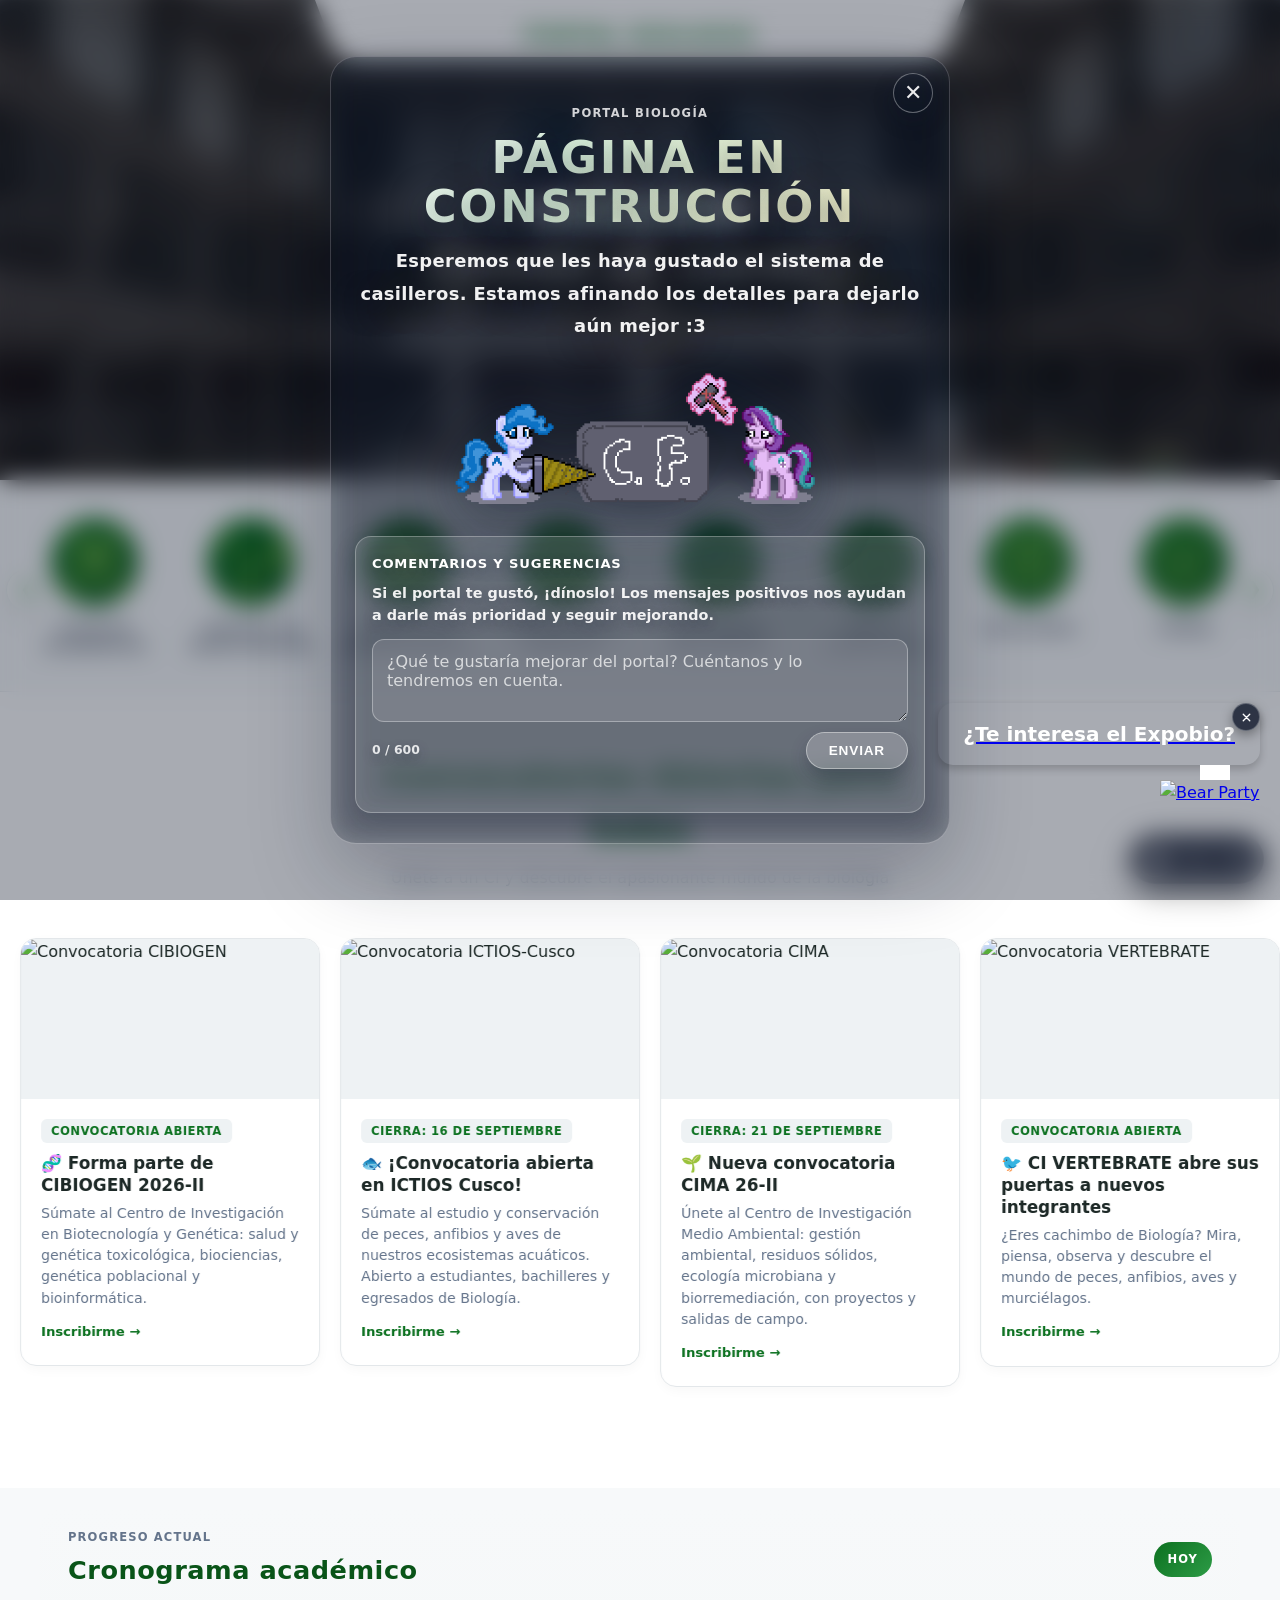
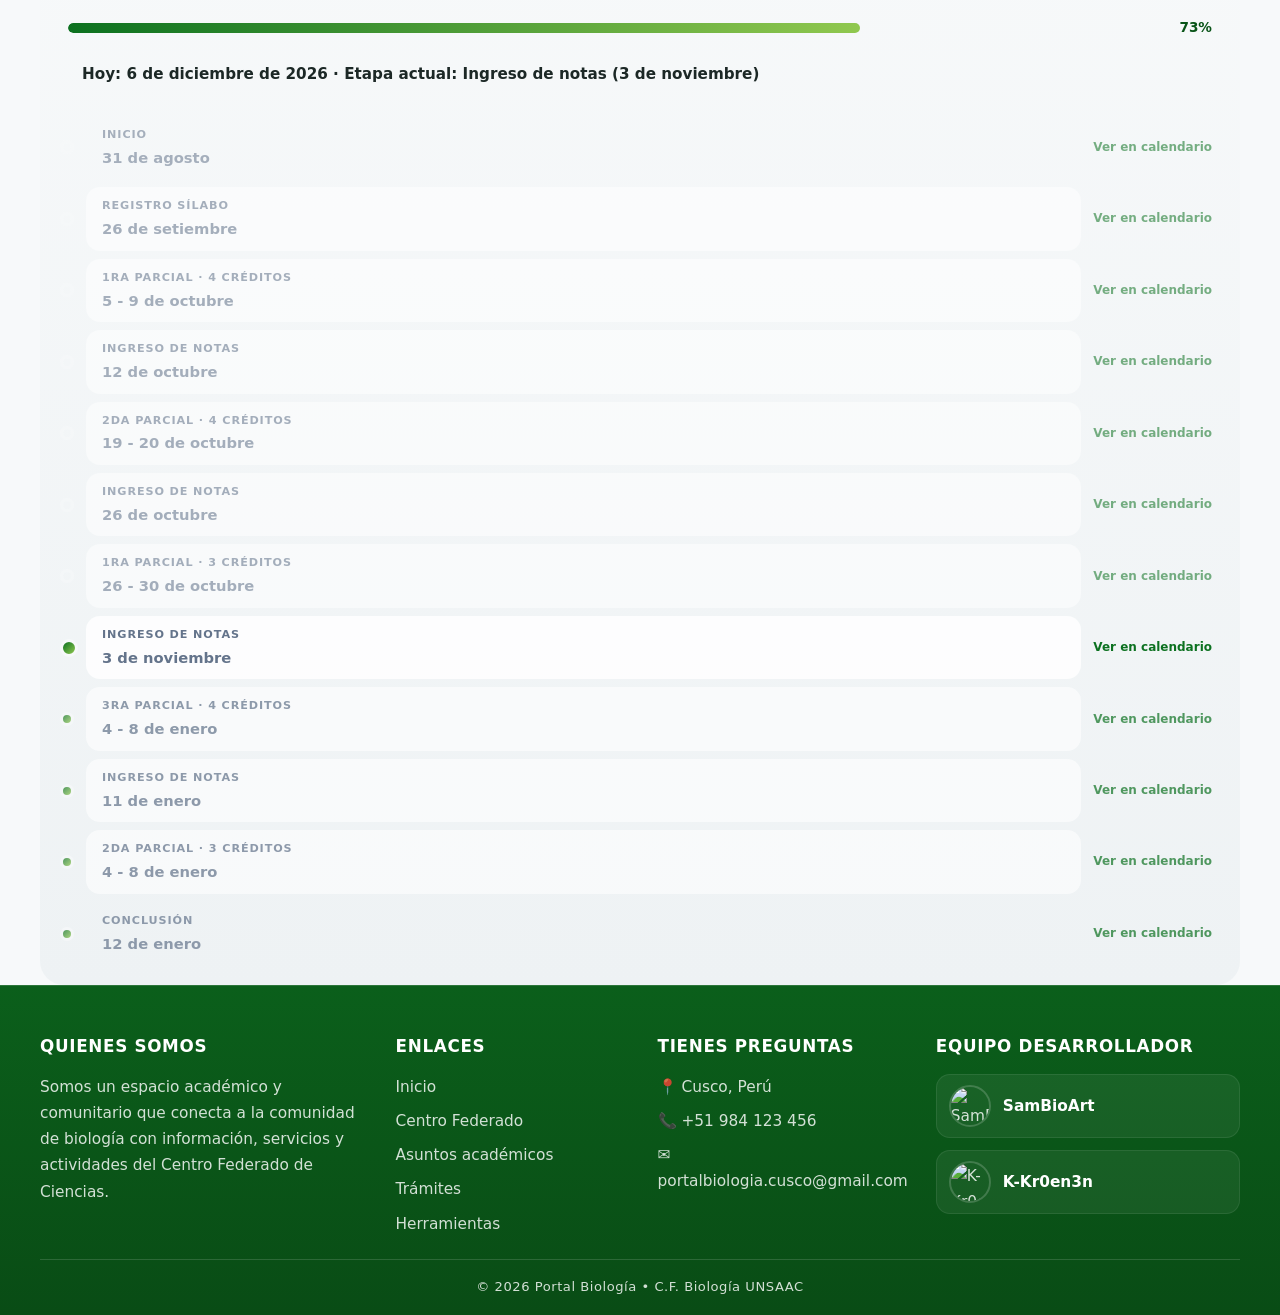
==== commit 224d6a60: "Add Google site verification meta tag" ====
--- a/index.html
+++ b/index.html
@@ -3,6 +3,7 @@
 <head>
   <meta charset="UTF-8">
   <meta name="viewport" content="width=device-width, initial-scale=1.0">
+  <meta name="google-site-verification" content="Mw8dzj5X10GO8_IlafWTax7Dot225exTg4f0Bf7MF74" />
   <title>Portal Biología - C.F. Biología UNSAAC</title>
   <link rel="icon" type="image/x-icon" href="favicon.ico">
   <link rel="stylesheet" href="css/style.css">
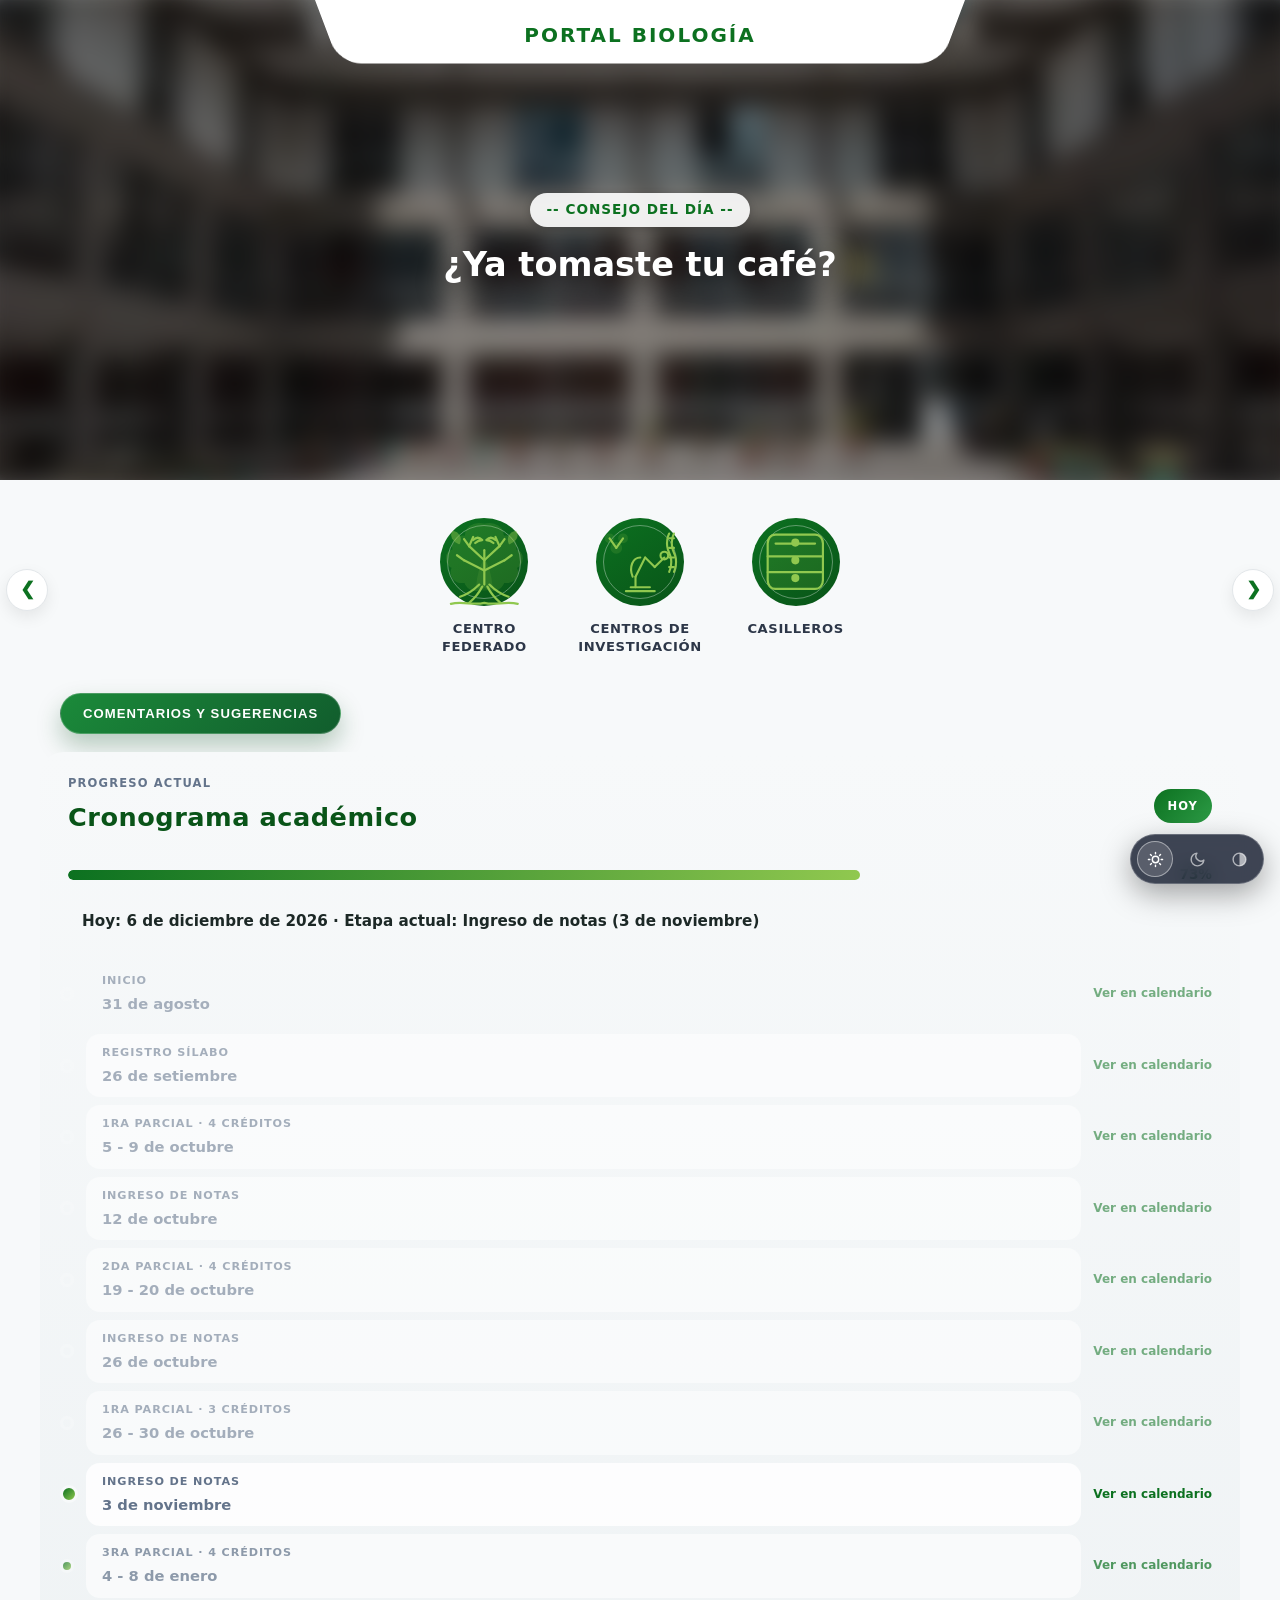
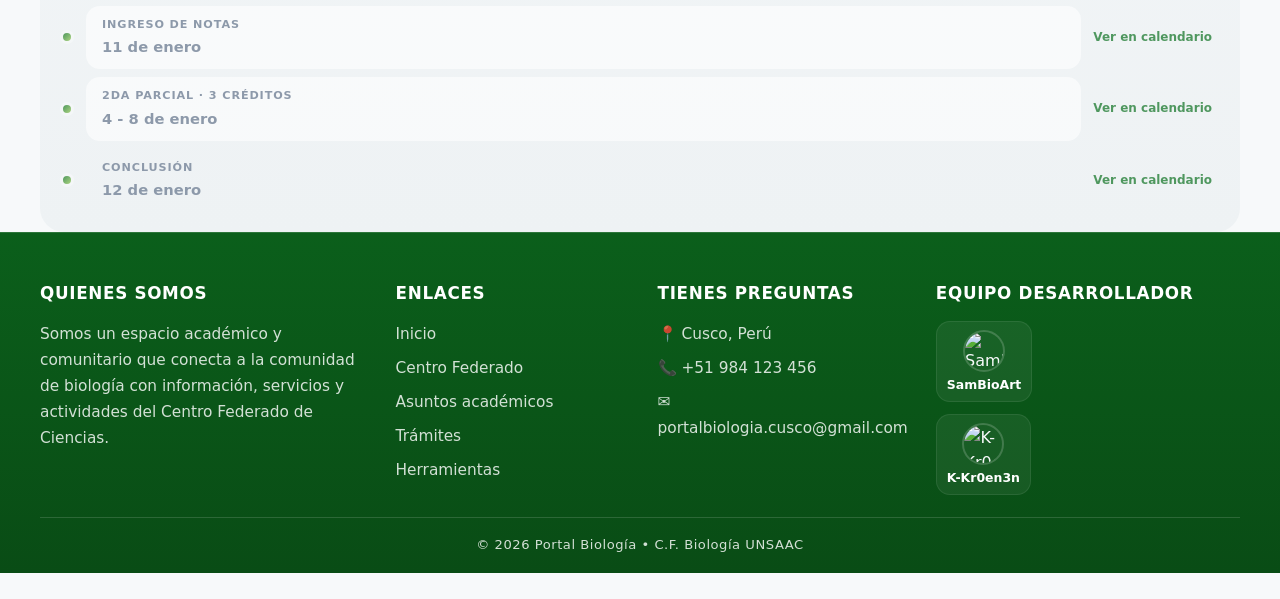
==== commit d088df79: "Update: Cambiando los redireccionamientos del index para que solo funcione lo que tenemos" ====
--- a/index.html
+++ b/index.html
@@ -18,32 +18,6 @@
 </head>
   
 <body>
-  <div class="promo-overlay is-visible" id="promoOverlay" aria-hidden="false">
-    <div class="promo-modal promo-modal-simple" role="dialog" aria-modal="true" aria-labelledby="promoTitle">
-      <button type="button" class="promo-close" id="promoClose" aria-label="Cerrar aviso">✕</button>
-      <div class="promo-message">
-        <span class="promo-tag">Portal Biología</span>
-        <h2 id="promoTitle">Página en construcción</h2>
-        <p>Esperemos que les haya gustado el sistema de casilleros. Estamos afinando los detalles para dejarlo aún mejor :3</p>
-        <img src="img/pony_chamba2.gif" alt="Pony chamba" class="promo-pony" aria-hidden="true">
-      </div>
-
-      <div class="promo-comentarios">
-        <div class="comentarios-card" id="form-comentario">
-          <label class="comentarios-label" for="comentario-texto">Comentarios y sugerencias</label>
-          <p class="comentarios-aviso">Si el portal te gustó, ¡dínoslo! Los mensajes positivos nos ayudan a darle más prioridad y seguir mejorando.</p>
-          <textarea id="comentario-texto" class="comentarios-textarea" rows="3"
-            maxlength="600" placeholder="¿Qué te gustaría mejorar del portal? Cuéntanos y lo tendremos en cuenta."></textarea>
-          <div class="comentarios-bar">
-            <span class="comentarios-contador" id="comentario-contador">0 / 600</span>
-            <button type="button" class="comentarios-btn" id="comentario-btn">Enviar</button>
-          </div>
-          <p class="comentarios-estado" id="comentario-estado" role="status"></p>
-        </div>
-      </div>
-    </div>
-  </div>
-
   <!-- BANNER PRINCIPAL (INCLUYE HEADER SUPERPUESTO) -->
   <div class="hero-container">
     <header class="header-trapezoid">
@@ -61,20 +35,6 @@
         <p id="mensaje-random">Cargando mensaje de supervivencia...</p>
       </div>
     </div>
-  </div>
-  <!-- ============================================================
-     WIDGET EXPOSICIÓN DE BIOLOGÍA
-     ============================================================ -->
-  <div class="expobio-wrap" id="expobio-float">
-    <button type="button" id="expobio-close" class="expobio-close" aria-label="Cerrar aviso del Expobio" title="Cerrar aviso del Expobio">
-      <svg width="13" height="13" viewBox="0 0 24 24" fill="none" stroke="currentColor" stroke-width="2.5" stroke-linecap="round"><path d="M6 6l12 12M18 6L6 18"/></svg>
-    </button>
-    <a href="https://expobio.github.io/INSCRIPCION/index.html" target="_blank" class="expobio-widget-link">
-      <div class="expobio-widget">
-          <div class="speech-bubble" id="expobio-message">¿Te interesa el Expobio?</div>
-          <img src="https://media.tenor.com/SIWQYnjZC3EAAAAi/bear-party-bear.gif" alt="Bear Party" class="bear-image">
-      </div>
-    </a>
   </div>
 <!-- ============================================================
      NAVEGACIÓN PRINCIPAL
@@ -118,36 +78,6 @@
       <p>Centro Federado</p>
     </a>
 
-    <!-- 2. ASUNTOS ACADÉMICOS -->
-    <a class="Box-2" href="asuntos.html">
-      <div class="icon-circle">
-        <svg viewBox="0 0 100 100" xmlns="http://www.w3.org/2000/svg" fill="none" stroke="currentColor" stroke-width="2.2" stroke-linecap="round" stroke-linejoin="round">
-          <g transform="translate(50 50) scale(1.12) translate(-50 -50)">
-            <path d="M12 79C30 74 66 75 88 79"/>
-            <path d="M24 77C28 66 30 57 27 48"/>
-            <path d="M76 77C72 67 70 57 73 47"/>
-            <path d="M28 58C19 56 16 50 18 45C25 46 30 51 28 58Z" fill="currentColor" opacity=".18"/>
-            <path d="M72 58C81 56 84 50 82 45C75 46 70 51 72 58Z" fill="currentColor" opacity=".18"/>
-            <path d="M29 48C26 36 29 22 39 17L45 22C48 20 52 20 55 22L61 17C71 22 74 36 71 48C68 63 57 69 50 69C43 69 32 63 29 48Z" fill="currentColor" opacity=".10"/>
-            <path d="M30 30L27 20L39 25"/>
-            <path d="M70 30L73 20L61 25"/>
-            <circle cx="40" cy="38" r="8"/>
-            <circle cx="60" cy="38" r="8"/>
-            <circle cx="40" cy="38" r="3" fill="currentColor"/>
-            <circle cx="60" cy="38" r="3" fill="currentColor"/>
-            <path d="M50 42L46 48H54Z" fill="currentColor"/>
-            <path d="M35 54C41 51 46 52 50 56C54 52 59 51 65 54V68C59 65 54 65 50 69C46 65 41 65 35 68Z" fill="currentColor" opacity=".12"/>
-            <path d="M50 56V68"/>
-            <path d="M39 57L47 59"/>
-            <path d="M39 61L47 63"/>
-            <path d="M61 57L53 59"/>
-            <path d="M61 61L53 63"/>
-          </g>
-        </svg>
-      </div>
-      <p>Asuntos Académicos</p>
-    </a>
-
     <!-- 3. CENTROS DE INVESTIGACIÓN -->
     <a class="Box-2" href="centros.html">
       <div class="icon-circle">
@@ -178,128 +108,6 @@
       <p>Centros de Investigación</p>
     </a>
 
-    <!-- 3. MANUAL DE SUPERVIVENCIA -->
-    <a class="Box-2" href="manual.html">
-      <div class="icon-circle">
-        <svg viewBox="0 0 100 100" xmlns="http://www.w3.org/2000/svg" fill="none" stroke="currentColor" stroke-width="2" stroke-linecap="round" stroke-linejoin="round">
-          <g transform="translate(50 50) scale(1.20) translate(-50 -50)">
-            <path d="M50 12V88"/>
-            <path d="M12 50H88"/>
-            <path d="M23 23L77 77"/>
-            <path d="M77 23L23 77"/>
-            <path d="M50 22C34 22 22 34 22 50C22 66 34 78 50 78C66 78 78 66 78 50C78 34 66 22 50 22Z"/>
-            <path d="M50 32C40 32 32 40 32 50C32 60 40 68 50 68C60 68 68 60 68 50C68 40 60 32 50 32Z"/>
-            <path d="M50 41C45 41 41 45 41 50C41 55 45 59 50 59C55 59 59 55 59 50C59 45 55 41 50 41Z"/>
-            <ellipse cx="50" cy="59" rx="12" ry="15" fill="currentColor" opacity=".18"/>
-            <ellipse cx="50" cy="42" rx="8" ry="7" fill="currentColor" opacity=".25"/>
-            <circle cx="46.5" cy="40" r="1.3" fill="currentColor"/>
-            <circle cx="53.5" cy="40" r="1.3" fill="currentColor"/>
-            <circle cx="48" cy="37.5" r="1" fill="currentColor"/>
-            <circle cx="52" cy="37.5" r="1" fill="currentColor"/>
-            <path d="M43 44L34 37L27 39"/>
-            <path d="M42 48L32 47L25 51"/>
-            <path d="M42 53L32 57L27 64"/>
-            <path d="M44 57L37 65L36 73"/>
-            <path d="M57 44L66 37L73 39"/>
-            <path d="M58 48L68 47L75 51"/>
-            <path d="M58 53L68 57L73 64"/>
-            <path d="M56 57L63 65L64 73"/>
-            <path d="M27 39L19 32" stroke-dasharray="2 3"/>
-            <path d="M25 51L15 51" stroke-dasharray="2 3"/>
-            <path d="M27 64L20 72" stroke-dasharray="2 3"/>
-            <path d="M73 39L81 32" stroke-dasharray="2 3"/>
-            <path d="M75 51L85 51" stroke-dasharray="2 3"/>
-            <path d="M73 64L80 72" stroke-dasharray="2 3"/>
-            <path d="M82 20C82 17 85 14 85 12C85 16 88 18 88 21C88 24 82 24 82 20Z" fill="currentColor" opacity=".35"/>
-          </g>
-        </svg>
-      </div>
-      <p>Manual de Supervivencia</p>
-    </a>
-
-    <!-- 4. CONSULTA DE TRÁMITES -->
-    <a class="Box-2" href="tramites.html">
-      <div class="icon-circle">
-        <svg viewBox="0 0 100 100" xmlns="http://www.w3.org/2000/svg" fill="none" stroke="currentColor" stroke-width="2.2" stroke-linecap="round" stroke-linejoin="round">
-          <g transform="translate(50 50) scale(1.18) translate(-50 -50)">
-            <path d="M50 17C34 17 23 29 21 45C19 61 27 77 39 82C45 85 55 85 61 82C73 77 81 61 79 45C77 29 66 17 50 17Z" fill="currentColor" opacity=".15"/>
-            <path d="M50 21C36 21 27 31 25 45C23 59 30 73 41 78C47 81 53 81 59 78C70 73 77 59 75 45C73 31 64 21 50 21Z"/>
-            <path d="M50 23C44 28 42 38 43 49C44 61 45 70 50 77C55 70 56 61 57 49C58 38 56 28 50 23Z" fill="currentColor" opacity=".10"/>
-            <path d="M39 27C34 35 33 43 35 50C37 58 38 66 41 73"/>
-            <path d="M61 27C66 35 67 43 65 50C63 58 62 66 59 73"/>
-            <path d="M29 43C35 45 39 47 43 50"/>
-            <path d="M71 43C65 45 61 47 57 50"/>
-            <path d="M27 54C33 54 38 56 43 59"/>
-            <path d="M73 54C67 54 62 56 57 59"/>
-            <path d="M43 18C45 13 55 13 57 18L57 24C55 27 45 27 43 24Z" fill="currentColor" opacity=".18"/>
-            <circle cx="47" cy="18" r="1"/>
-            <circle cx="53" cy="18" r="1"/>
-            <path d="M28 38L19 32L15 34"/>
-            <path d="M24 49L15 47L12 50"/>
-            <path d="M26 61L17 65L15 69"/>
-            <path d="M72 38L81 32L85 34"/>
-            <path d="M76 49L85 47L88 50"/>
-            <path d="M74 61L83 65L85 69"/>
-            <path d="M50 77L50 84L47 88L50 86L53 88"/>
-            <g transform="translate(70 70) scale(.55)">
-              <path d="M0 0H22V28H0Z" fill="currentColor" opacity=".15"/>
-              <path d="M4 7H17"/>
-              <path d="M4 13H17"/>
-              <path d="M4 19H13"/>
-              <path d="M15 20L17 22L21 17"/>
-            </g>
-          </g>
-        </svg>
-      </div>
-      <p>Consulta de Trámites</p>
-    </a>
-
-    <!-- 5. PREGUNTAS FRECUENTES -->
-    <a class="Box-2" href="pfrecuentes.html">
-      <div class="icon-circle">
-        <svg viewBox="0 0 100 100" xmlns="http://www.w3.org/2000/svg" fill="none" stroke="currentColor" stroke-width="2.2" stroke-linecap="round" stroke-linejoin="round">
-          <g transform="translate(50 50) scale(1.12) translate(-50 -50)">
-            <path d="M39 28C39 18 47 12 57 12C68 12 76 19 76 28C76 37 69 41 63 45C58 48 57 52 57 57"/>
-            <circle cx="57" cy="70" r="2.5" fill="currentColor"/>
-            <path d="M50 59C48 68 48 77 44 84"/>
-            <path d="M57 59C58 69 61 77 66 84"/>
-            <path d="M44 83C38 83 34 86 29 88"/>
-            <path d="M48 82C43 88 40 91 35 93"/>
-            <path d="M63 82C69 84 74 87 80 88"/>
-            <path d="M60 82C64 88 68 91 73 93"/>
-            <path d="M33 30C25 25 19 28 17 34C23 37 29 35 33 30Z" fill="currentColor" opacity=".18"/>
-            <path d="M73 32C80 26 87 29 88 35C82 38 77 36 73 32Z" fill="currentColor" opacity=".18"/>
-            <path d="M20 49C24 45 29 45 33 48C29 48 26 50 24 53C22 52 21 51 20 49Z"/>
-            <path d="M24 53L21 57"/>
-            <path d="M76 52C70 46 68 51 72 56C68 59 73 63 77 58C81 63 86 59 82 56C86 51 82 46 77 52Z"/>
-            <path d="M77 51V61"/>
-            <path d="M18 79C18 74 22 71 26 74C30 71 34 74 34 79Z"/>
-            <path d="M26 79V88"/>
-            <path d="M78 76C86 70 91 73 91 80C85 82 81 80 78 76Z" fill="currentColor" opacity=".18"/>
-            <circle cx="50" cy="88" r="2"/>
-            <circle cx="55" cy="91" r="1.5"/>
-            <circle cx="45" cy="91" r="1.5"/>
-          </g>
-        </svg>
-      </div>
-      <p>Preguntas Frecuentes</p>
-    </a>
-
-    <!-- 6. Malla Curricular -->
-    <a class="Box-2" href="malla.html">
-      <div class="icon-circle">
-        <svg viewBox="0 0 100 100" xmlns="http://www.w3.org/2000/svg" fill="none" stroke="currentColor" stroke-width="2.2" stroke-linecap="round" stroke-linejoin="round">
-          <g transform="translate(50 50) scale(1.12) translate(-50 -50)">
-            <path d="M20 20H80V80H20Z" fill="currentColor" opacity=".15"/>
-            <path d="M20 20H80V80H20Z"/>
-            <path d="M20 40H80"/>
-            <path d="M20 60H80"/> 
-          </g>
-        </svg>
-      </div>
-      <p>Malla Curricular</p>
-    </a>
-
     <!-- 8. CASILLEROS -->
     <a class="Box-2" href="servicios/casilleros.html">
       <div class="icon-circle">
@@ -318,128 +126,36 @@
       </div>
       <p>Casilleros</p>
     </a>
-
-    <!-- 9. TIENDA -->
-    <a class="Box-2" href="tienda.html">
-      <div class="icon-circle">
-        <svg viewBox="0 0 100 100" xmlns="http://www.w3.org/2000/svg" fill="none" stroke="currentColor" stroke-width="2.2" stroke-linecap="round" stroke-linejoin="round">
-          <g transform="translate(50 50) scale(1.12) translate(-50 -50)">
-            <path d="M23 36H77L72 80H28L23 36Z" fill="currentColor" opacity=".12"/>
-            <path d="M23 36H77L72 80H28L23 36Z"/>
-            <path d="M35 36V28C35 18 40 12 50 12C60 12 65 18 65 28V36"/>
-            <path d="M39 50H61"/>
-            <path d="M50 42V62"/>
-            <path d="M42 58C45 63 47 66 50 66C53 66 55 63 58 58"/>
-          </g>
-        </svg>
-      </div>
-      <p>Tienda</p>
-    </a>
-
-    <!-- 10. HERRAMIENTAS -->
-    <a class="Box-2" href="herramientas.html">
-      <div class="icon-circle">
-        <svg viewBox="0 0 100 100" xmlns="http://www.w3.org/2000/svg" fill="none" stroke="currentColor" stroke-width="2.2" stroke-linecap="round" stroke-linejoin="round">
-          <g transform="translate(50 50) scale(1.08) translate(-50 -50)">
-            <path d="M31 78L22 69V58L38 42H49L66 25C75 16 89 16 95 29L82 42C76 36 68 37 64 41C60 45 59 52 64 57L51 70" fill="currentColor" opacity=".10"/>
-            <path d="M31 78L22 69V58L38 42H49L66 25C76 15 90 15 95 29C95 40 88 48 79 48C74 48 69 46 66 43"/>
-            <circle cx="26" cy="80" r="7"/>
-            <path d="M33 86L49 70"/>
-            <path d="M49 70L60 82"/>
-            <path d="M26 73V64"/>
-            <path d="M20 78L12 78"/>
-            <path d="M33 86L33 94"/>
-          </g>
-        </svg>
-      </div>
-      <p>Herramientas</p>
-    </a>
-
     </nav>
 
     <button type="button" class="carousel-btn carousel-btn-next" id="menuNext" aria-label="Siguiente">&#10095;</button>
   </div>
-
-</section>
-
-  <!-- SECCIÓN DE SERVICIOS / RECURSOS -->
-  <section class="Servicios">
-    <div class="Servicios_titulo">
-      <h2>Convocatorias Abiertas para todos</h2>
-      <p>Unete a un CI y descubre el apasionante mundo de la biologia </p>
+  <div class="comentarios-cta-wrap">
+    <button type="button" class="comentarios-cta-btn" data-open-comments>
+      Comentarios y sugerencias
+    </button>
+  </div>
+
+  <div class="comentarios-modal" id="comentariosModal" aria-hidden="true">
+    <div class="comentarios-modal-backdrop" data-close-comments></div>
+    <div class="comentarios-modal-panel" role="dialog" aria-modal="true" aria-labelledby="comentariosTitulo">
+      <button type="button" class="comentarios-modal-close" id="comentariosClose" aria-label="Cerrar comentarios">×</button>
+      <div class="promo-comentarios">
+        <div class="comentarios-card">
+          <label class="comentarios-label" id="comentariosTitulo" for="comentario-texto">Comentarios y sugerencias</label>
+          <p class="comentarios-aviso">Tu opinión nos ayuda a mejorar el portal.</p>
+          <form id="form-comentario">
+            <textarea id="comentario-texto" class="comentarios-textarea" maxlength="600" placeholder="Escribe aquí tu comentario..."></textarea>
+            <div class="comentarios-bar">
+              <span class="comentarios-contador" id="comentario-contador">0 / 600</span>
+              <button type="submit" class="comentarios-btn" id="comentario-btn">Enviar</button>
+            </div>
+            <div class="comentarios-estado" id="comentario-estado" aria-live="polite"></div>
+          </form>
+        </div>
+      </div>
     </div>
-
-    <div class="tablon-noticias">
-      <div class="noticias-carousel-wrapper">
-
-        <div class="noticias-track" id="noticiasTrack">
-
-          <a class="noticia-card" href="https://cibiogen.net.pe/formulario/" target="_blank" rel="noopener">
-            <div class="noticia-imagen">
-              <img src="https://res.cloudinary.com/k2mr5gwl/image/upload/v1789256705/AC84B177E1090642D167933E69D72EC3.jpg" alt="Convocatoria CIBIOGEN">
-            </div>
-            <div class="noticia-contenido">
-              <span class="noticia-fecha">Convocatoria abierta</span>
-              <h3>🧬 Forma parte de CIBIOGEN 2026-II</h3>
-              <p>Súmate al Centro de Investigación en Biotecnología y Genética: salud y genética toxicológica, biociencias, genética poblacional y bioinformática.</p>
-              <span class="noticia-cta">Inscribirme →</span>
-            </div>
-          </a>
-
-          <a class="noticia-card" href="https://forms.gle/13T74Lds6Zag2Qt98" target="_blank" rel="noopener">
-            <div class="noticia-imagen">
-              <img src="https://res.cloudinary.com/k2mr5gwl/image/upload/v1789256705/ACFFA89205CB4D85213ACFBE917CA623.jpg" alt="Convocatoria ICTIOS-Cusco">
-            </div>
-            <div class="noticia-contenido">
-              <span class="noticia-fecha">Cierra: 16 de septiembre</span>
-              <h3>🐟 ¡Convocatoria abierta en ICTIOS Cusco!</h3>
-              <p>Súmate al estudio y conservación de peces, anfibios y aves de nuestros ecosistemas acuáticos. Abierto a estudiantes, bachilleres y egresados de Biología.</p>
-              <span class="noticia-cta">Inscribirme →</span>
-            </div>
-          </a>
-
-          <a class="noticia-card" href="https://docs.google.com/forms/d/e/1FAIpQLSdJFgaNSciPQYHepxEhv4UCBe6tNNI3eWEaFj8Cj9_KQl426A/viewform?usp=dialog" target="_blank" rel="noopener">
-            <div class="noticia-imagen">
-              <img src="https://res.cloudinary.com/k2mr5gwl/image/upload/v1789256705/AC923D920BB77DD5AC4BA6125D1E4C4A.jpg" alt="Convocatoria CIMA">
-            </div>
-            <div class="noticia-contenido">
-              <span class="noticia-fecha">Cierra: 21 de septiembre</span>
-              <h3>🌱 Nueva convocatoria CIMA 26-II</h3>
-              <p>Únete al Centro de Investigación Medio Ambiental: gestión ambiental, residuos sólidos, ecología microbiana y biorremediación, con proyectos y salidas de campo.</p>
-              <span class="noticia-cta">Inscribirme →</span>
-            </div>
-          </a>
-
-          <a class="noticia-card" href="https://forms.gle/LQefLoCmDzV6KLu98" target="_blank" rel="noopener">
-            <div class="noticia-imagen">
-              <img src="https://res.cloudinary.com/k2mr5gwl/image/upload/v1789256705/ACEDAD072844DB3B384050B6E9921E2C.jpg" alt="Convocatoria VERTEBRATE">
-            </div>
-            <div class="noticia-contenido">
-              <span class="noticia-fecha">Convocatoria abierta</span>
-              <h3>🐦 CI VERTEBRATE abre sus puertas a nuevos integrantes</h3>
-              <p>¿Eres cachimbo de Biología? Mira, piensa, observa y descubre el mundo de peces, anfibios, aves y murciélagos.</p>
-              <span class="noticia-cta">Inscribirme →</span>
-            </div>
-          </a>
-
-          <a class="noticia-card" href="https://forms.gle/zRgG2raHc1qnePxE6" target="_blank" rel="noopener">
-            <div class="noticia-imagen">
-              <img src="https://res.cloudinary.com/k2mr5gwl/image/upload/v1789256705/ACD2C7F0D111697CFC18F3DD99D07E7F.jpg" alt="Convocatoria CEINZ">
-            </div>
-            <div class="noticia-contenido">
-              <span class="noticia-fecha">Cierra: 25 de septiembre</span>
-              <h3>🕷️ La convocatoria CEINZ 2026-II ya está aquí</h3>
-              <p>Descubre la entomología y aracnología: investigación científica, trabajo de campo y conservación de nuestra biodiversidad.</p>
-              <span class="noticia-cta">Inscribirme →</span>
-            </div>
-          </a>
-
-        </div>
-      </div>
-    </div>
-  </section>
-
-  <script src="js/noticias-movimiento.js" defer></script>
+  </div>
 
 <section class="barra-progreso" aria-label="Cronograma académico">
   <details class="timeline-panel" open>
@@ -629,12 +345,43 @@
   })();
 </script>
 
-  <!-- SECCIÓN DE COMENTARIOS Y SUGERENCIAS (vive dentro del modal de
-       "Página en construcción", arriba en el body) -->
+  <!-- SECCIÓN DE COMENTARIOS Y SUGERENCIAS -->
   <script>
     window.COMENTARIOS_URL = "https://script.google.com/macros/s/AKfycbzIGxBHDcbtJAySBVZIR1uz96OEqsps6bpjEE-TEeuEL0nMce52LIQroT6WaOmM6r6A-A/exec";
   </script>
   <script src="js/comentarios.js?v=20260917c2"></script>
+  <script>
+    (function () {
+      const modal = document.getElementById('comentariosModal');
+      const trigger = document.querySelector('[data-open-comments]');
+      const closeBtn = document.getElementById('comentariosClose');
+      if (!modal || !trigger) return;
+
+      function setOpen(isOpen) {
+        modal.classList.toggle('is-open', isOpen);
+        modal.setAttribute('aria-hidden', String(!isOpen));
+        document.body.classList.toggle('modal-open', isOpen);
+      }
+
+      trigger.addEventListener('click', function () {
+        setOpen(true);
+        const area = document.getElementById('comentario-texto');
+        if (area) area.focus();
+      });
+
+      closeBtn && closeBtn.addEventListener('click', function () { setOpen(false); });
+      modal.addEventListener('click', function (event) {
+        if (event.target === modal || event.target.matches('[data-close-comments]')) {
+          setOpen(false);
+        }
+      });
+      document.addEventListener('keydown', function (event) {
+        if (event.key === 'Escape' && modal.classList.contains('is-open')) {
+          setOpen(false);
+        }
+      });
+    })();
+  </script>
 
   <!-- PIE DE PÁGINA -->
   <footer class="site-footer">
@@ -667,14 +414,14 @@
       <div class="site-footer-section">
         <h3>Equipo desarrollador</h3>
         <div class="dev-list">
-          <a class="dev-card" href="https://github.com/SamBioArt" target="_blank" rel="noreferrer">
+          <div class="dev-card">
             <img src="https://github.com/SamBioArt.png" alt="SamBioArt">
             <span>SamBioArt</span>
-          </a>
-          <a class="dev-card" href="https://github.com/K-Kr0en3n" target="_blank" rel="noreferrer">
+          </div>
+          <div class="dev-card">
             <img src="https://github.com/K-Kr0en3n.png" alt="K-Kr0en3n">
             <span>K-Kr0en3n</span>
-          </a>
+          </div>
         </div>
       </div>
     </div>
--- a/css/style.css
+++ b/css/style.css
@@ -250,6 +250,84 @@
   text-shadow: 0 4px 12px rgba(15, 23, 42, 0.32);
 }
 
+.comentarios-cta-wrap {
+  max-width: 1200px;
+  margin: 28px auto 14px;
+  padding: 0 20px;
+}
+
+.comentarios-cta-btn {
+  display: inline-flex;
+  align-items: center;
+  justify-content: center;
+  padding: 12px 22px;
+  border: 1px solid rgba(255, 255, 255, 0.22);
+  border-radius: 999px;
+  background: linear-gradient(135deg, #1b8a3a 0%, #115d2d 100%);
+  color: #ffffff;
+  font-size: 0.82rem;
+  font-weight: 800;
+  letter-spacing: 0.08em;
+  text-transform: uppercase;
+  text-decoration: none;
+  cursor: pointer;
+  box-shadow: 0 12px 24px rgba(10, 78, 32, 0.28);
+  transition: transform 0.15s ease, box-shadow 0.15s ease, opacity 0.15s ease;
+}
+
+.comentarios-cta-btn:hover,
+.comentarios-cta-btn:focus-visible {
+  transform: translateY(-1px);
+  box-shadow: 0 14px 28px rgba(10, 78, 32, 0.32);
+}
+
+.comentarios-modal {
+  position: fixed;
+  inset: 0;
+  display: none;
+  align-items: center;
+  justify-content: center;
+  padding: 20px;
+  z-index: 1000;
+}
+
+.comentarios-modal.is-open {
+  display: flex;
+}
+
+.comentarios-modal-backdrop {
+  position: absolute;
+  inset: 0;
+  background: rgba(5, 17, 12, 0.6);
+  backdrop-filter: blur(6px);
+  -webkit-backdrop-filter: blur(6px);
+}
+
+.comentarios-modal-panel {
+  position: relative;
+  width: min(540px, calc(100vw - 32px));
+  background: linear-gradient(180deg, rgba(16, 92, 38, 0.96), rgba(9, 58, 24, 0.96));
+  border: 1px solid rgba(255, 255, 255, 0.24);
+  border-radius: 20px;
+  box-shadow: 0 24px 64px rgba(8, 34, 17, 0.52);
+  overflow: hidden;
+}
+
+.comentarios-modal-close {
+  position: absolute;
+  top: 14px;
+  right: 14px;
+  width: 36px;
+  height: 36px;
+  border: 1px solid rgba(255, 255, 255, 0.2);
+  border-radius: 50%;
+  background: rgba(255, 255, 255, 0.08);
+  color: #ffffff;
+  font-size: 1.2rem;
+  line-height: 1;
+  cursor: pointer;
+}
+
 .back-home-wrap {
   position: fixed;
   top: 14px;
@@ -1202,13 +1280,17 @@
 
 .dev-card {
   display: flex;
-  align-items: center;
-  gap: 12px;
-  padding: 10px 12px;
+  flex-direction: column;
+  align-items: center;
+  justify-content: center;
+  gap: 6px;
+  width: fit-content;
+  padding: 8px 10px;
   border-radius: 14px;
   background: rgba(255, 255, 255, 0.06);
   border: 1px solid rgba(255, 255, 255, 0.08);
   text-decoration: none;
+  cursor: default;
 }
 
 .dev-card img {
@@ -1217,11 +1299,15 @@
   border-radius: 50%;
   object-fit: cover;
   border: 2px solid rgba(255, 255, 255, 0.18);
+  display: block;
 }
 
 .dev-card span {
   color: #ffffff;
+  font-size: 0.78rem;
   font-weight: 600;
+  line-height: 1.2;
+  text-align: center;
 }
 
 .footer-bottom {
